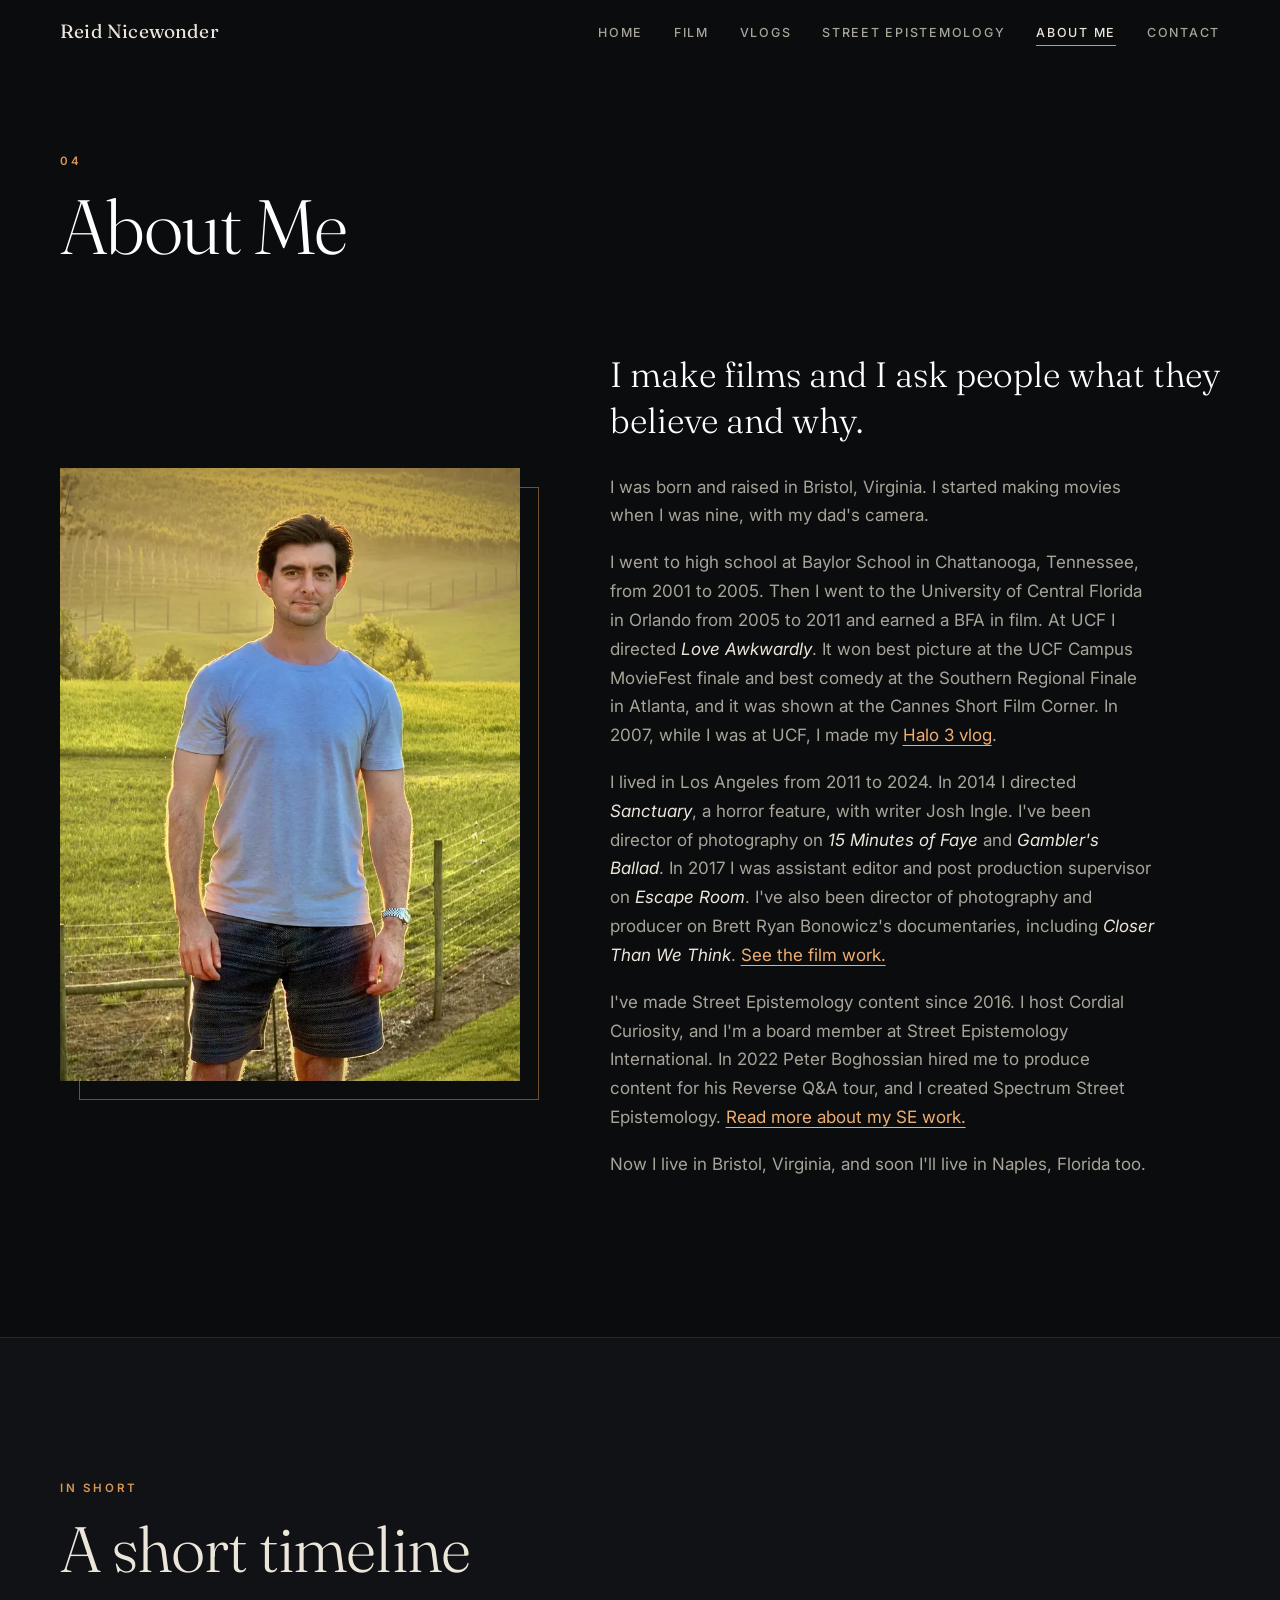
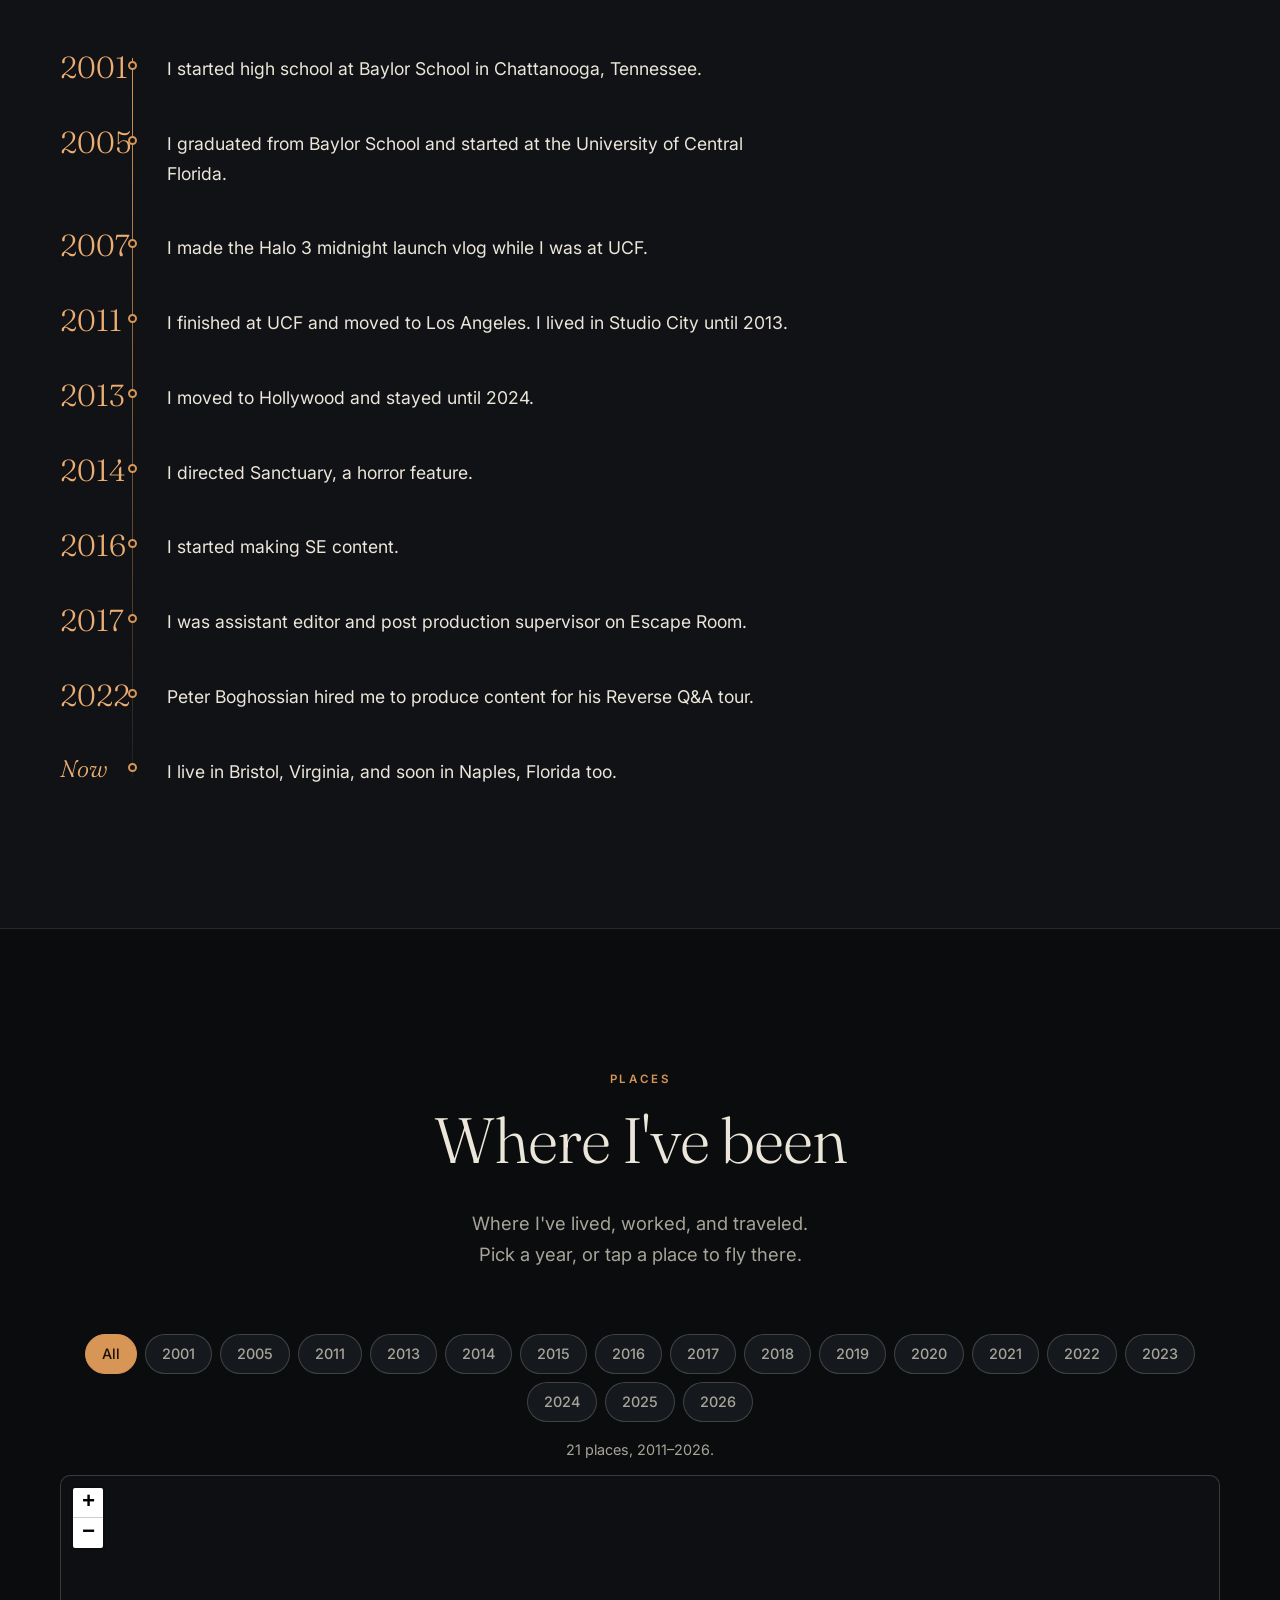
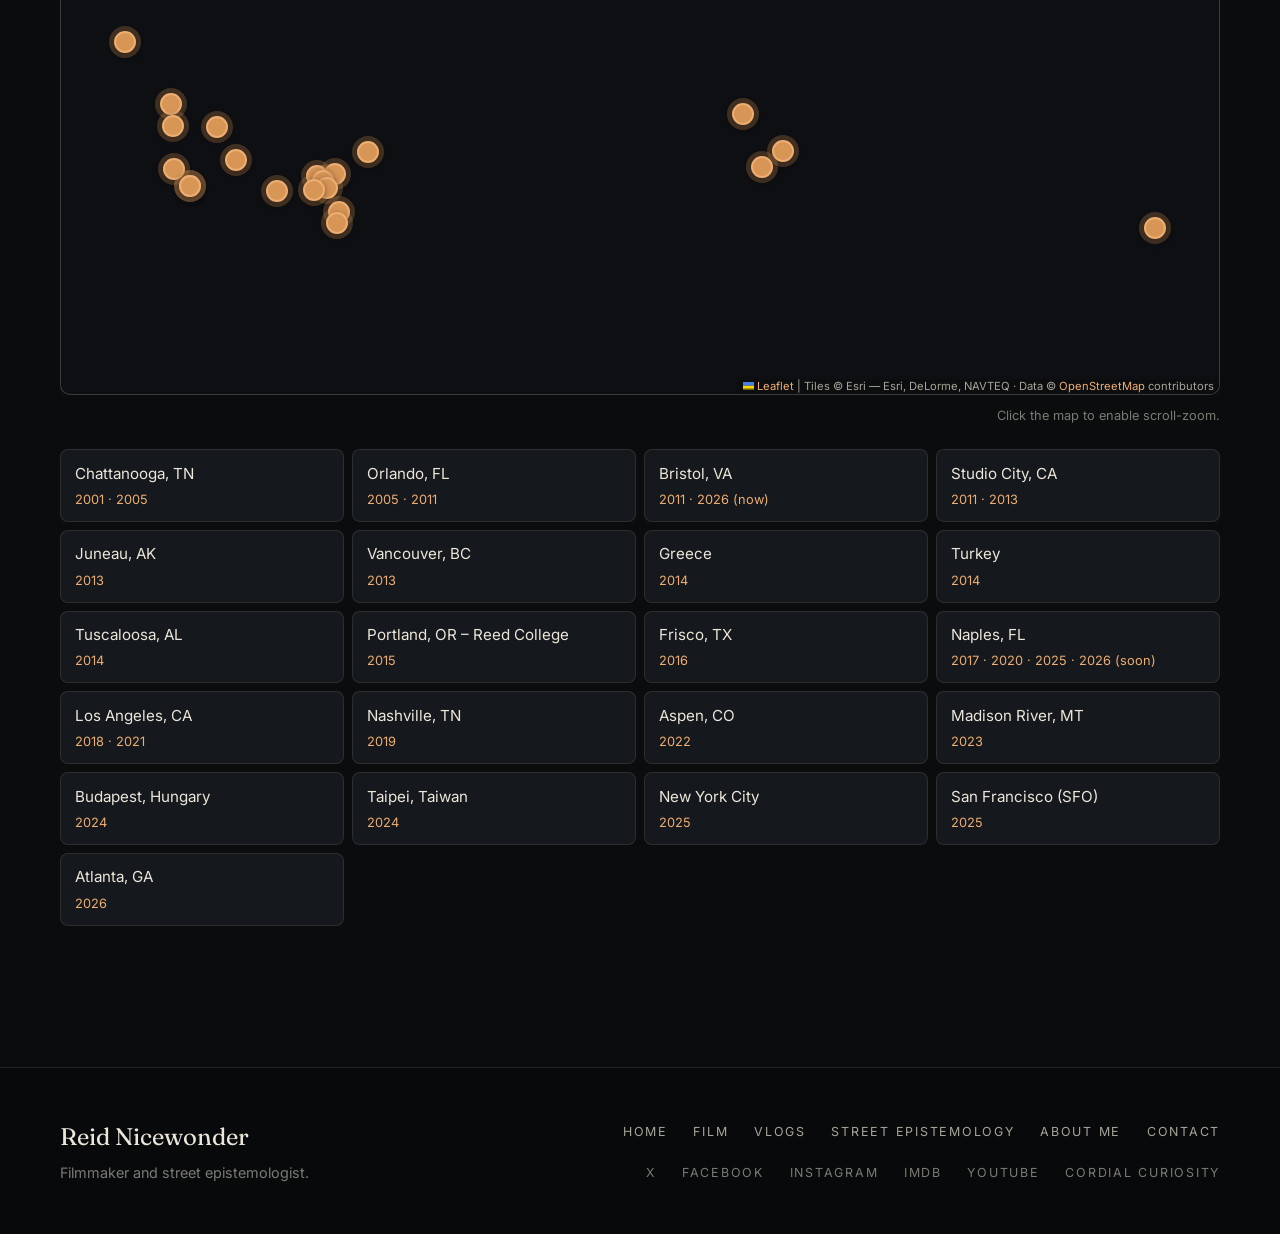
==== about.html @ 8235e25d "Copy: bio line punctuation" ====
<!DOCTYPE html>
<html lang="en">
<head>
  <meta charset="utf-8">
  <meta name="viewport" content="width=device-width, initial-scale=1">
  <title>About Me | Reid Nicewonder</title>
  <meta name="description" content="About Me: Reid Nicewonder is a filmmaker from Bristol, Virginia, a UCF film graduate, the director of Sanctuary, the host of Cordial Curiosity, and the Spectrum Street Epistemology director for Peter Boghossian.">
  <meta name="author" content="Reid Nicewonder">
  <meta name="theme-color" content="#0b0c0e">
  <meta name="color-scheme" content="dark">

  <!-- Canonical placeholder: no site URL is set yet. Uncomment and fill in once the final domain is known. -->
  <!-- <link rel="canonical" href="https://YOUR-DOMAIN/about.html"> -->

  <!-- Open Graph / Twitter. Add og:url and make og:image absolute once the final domain is known. -->
  <meta property="og:type" content="website">
  <meta property="og:title" content="About Me | Reid Nicewonder">
  <meta property="og:description" content="A filmmaker from Bristol, Virginia who directs and shoots films, hosts Cordial Curiosity, and directs Spectrum Street Epistemology for Peter Boghossian.">
  <!-- <meta property="og:url" content="https://YOUR-DOMAIN/about.html"> -->
  <meta property="og:image" content="images/og-image.jpg">
  <meta property="og:image:width" content="1200">
  <meta property="og:image:height" content="630">
  <meta property="og:image:alt" content="Reid Nicewonder in a blue chambray shirt, arms crossed, in front of The Vessel in New York City">
  <meta name="twitter:card" content="summary_large_image">
  <meta name="twitter:title" content="About Me | Reid Nicewonder">
  <meta name="twitter:description" content="A filmmaker from Bristol, Virginia who directs and shoots films, hosts Cordial Curiosity, and directs Spectrum Street Epistemology for Peter Boghossian.">
  <meta name="twitter:image" content="images/og-image.jpg">

  <link rel="icon" href="favicon.svg" type="image/svg+xml">
  <link rel="icon" href="favicon-32.png" sizes="32x32" type="image/png">
  <link rel="apple-touch-icon" href="apple-touch-icon.png">

  <link rel="preconnect" href="https://fonts.googleapis.com">
  <link rel="preconnect" href="https://fonts.gstatic.com" crossorigin>
  <link href="https://fonts.googleapis.com/css2?family=Fraunces:ital,opsz,wght@0,9..144,300;0,9..144,400;0,9..144,500;1,9..144,300;1,9..144,400&family=Inter:wght@400;500;600&display=swap" rel="stylesheet">
  <link rel="stylesheet" href="css/styles.css">
  <link rel="stylesheet" href="css/leaflet.css">
  <script>document.documentElement.classList.add("js");</script>

  <script type="application/ld+json">
  {
    "@context": "https://schema.org",
    "@type": "Person",
    "name": "Reid Nicewonder",
    "jobTitle": "Filmmaker and street epistemologist",
    "sameAs": [
      "https://x.com/ReidN",
      "https://www.facebook.com/reidn",
      "https://www.instagram.com/reidn",
      "https://www.imdb.com/name/nm3279500/",
      "https://www.youtube.com/@ReidNicewonder"
    ]
  }
  </script>
</head>
<body>
  <a class="skip-link" href="#main">Skip to content</a>

  <header class="site-header" id="site-header">
    <div class="container nav">
      <a class="brand" href="index.html" aria-label="Reid Nicewonder, home">Reid Nicewonder</a>
      <button class="nav-toggle" type="button" aria-expanded="false" aria-controls="site-nav">
        <span class="nav-toggle-label">Menu</span>
        <span class="nav-toggle-bars" aria-hidden="true"></span>
      </button>
      <nav aria-label="Primary">
        <ul class="nav-links" id="site-nav">
          <li><a href="index.html">Home</a></li>
          <li><a href="film.html">Film</a></li>
          <li><a href="vlogs.html">Vlogs</a></li>
          <li><a href="street-epistemology.html">Street Epistemology</a></li>
          <li><a class="active" href="about.html" aria-current="page">About Me</a></li>
          <li><a href="contact.html">Contact</a></li>
        </ul>
      </nav>
    </div>
  </header>

  <main id="main">
  <section class="page-hero">
    <div class="container">
      <header class="section-head page-head reveal">
        <p class="eyebrow">04</p>
        <h1>About Me</h1>
      </header>
    </div>
  </section>

  <section class="section section-flush-top">
    <div class="container about-grid">
      <figure class="about-photo reveal">
        <picture>
          <source type="image/webp" srcset="images/about-700.webp 700w, images/about-1200.webp 1200w" sizes="(min-width: 900px) 460px, 90vw">
          <img src="images/about-700.jpg" srcset="images/about-700.jpg 700w, images/about-1200.jpg 1200w" sizes="(min-width: 900px) 460px, 90vw" alt="Reid Nicewonder in a vineyard at golden hour" width="1200" height="1600" decoding="async">
        </picture>
      </figure>
      <div class="about-copy reveal">
        <p class="bio">I make films and I ask people what they believe and why.</p>
        <p>I was born and raised in Bristol, Virginia. I started making movies when I was nine, with my dad's camera.</p>
        <p>I went to high school at Baylor School in Chattanooga, Tennessee, from 2001 to 2005. Then I went to the University of Central Florida in Orlando from 2005 to 2011 and earned a BFA in film. At UCF I directed <em>Love Awkwardly</em>. It won best picture at the UCF Campus MovieFest finale and best comedy at the Southern Regional Finale in Atlanta, and it was shown at the Cannes Short Film Corner. In 2007, while I was at UCF, I made my <a href="halo3.html">Halo 3 vlog</a>.</p>
        <p>I lived in Los Angeles from 2011 to 2024. In 2014 I directed <em>Sanctuary</em>, a horror feature, with writer Josh Ingle. I've been director of photography on <em>15 Minutes of Faye</em> and <em>Gambler's Ballad</em>. In 2017 I was assistant editor and post production supervisor on <em>Escape Room</em>. I've also been director of photography and producer on Brett Ryan Bonowicz's documentaries, including <em>Closer Than We Think</em>. <a href="film.html">See the film work.</a></p>
        <p>I've made Street Epistemology content since 2016. I host Cordial Curiosity, and I'm a board member at Street Epistemology International. In 2022 Peter Boghossian hired me to produce content for his Reverse Q&amp;A tour, and I created Spectrum Street Epistemology. <a href="street-epistemology.html">Read more about my SE work.</a></p>
        <p>Now I live in Bristol, Virginia, and soon I'll live in Naples, Florida too.</p>
        <!-- GAPS to fill with Reid's own words (nothing here is invented):
             - Family: who he'd like to mention, if anyone.
             - Hobbies / what he does away from work.
             - Why Street Epistemology: what drew him to it in 2016.
             - UCF graduation year and the year Love Awkwardly was made. -->
      </div>
    </div>
  </section>

  <section class="section section-alt">
    <div class="container">
      <header class="section-head reveal">
        <p class="eyebrow">In short</p>
        <h2>A short timeline</h2>
      </header>
      <ol class="se-timeline about-timeline reveal">
        <li><span class="yr">2001</span><p>I started high school at Baylor School in Chattanooga, Tennessee.</p></li>
        <li><span class="yr">2005</span><p>I graduated from Baylor School and started at the University of Central Florida.</p></li>
        <li><span class="yr">2007</span><p>I made the Halo 3 midnight launch vlog while I was at UCF.</p></li>
        <li><span class="yr">2011</span><p>I finished at UCF and moved to Los Angeles. I lived in Studio City until 2013.</p></li>
        <li><span class="yr">2013</span><p>I moved to Hollywood and stayed until 2024.</p></li>
        <li><span class="yr">2014</span><p>I directed Sanctuary, a horror feature.</p></li>
        <li><span class="yr">2016</span><p>I started making SE content.</p></li>
        <li><span class="yr">2017</span><p>I was assistant editor and post production supervisor on Escape Room.</p></li>
        <li><span class="yr">2022</span><p>Peter Boghossian hired me to produce content for his Reverse Q&amp;A tour.</p></li>
        <li><span class="yr yr-since">Now</span><p>I live in Bristol, Virginia, and soon in Naples, Florida too.</p></li>
      </ol>
    </div>
  </section>

  <section class="section places-section" id="places">
    <div class="container places-wrap">
      <header class="section-head places-head reveal">
        <p class="eyebrow">Places</p>
        <h2>Where I've been</h2>
        <p class="section-kicker">Where I've lived, worked, and traveled. Pick a year, or tap a place to fly there.</p>
      </header>
      <!-- to confirm (NOT shown): San Diego, New Zealand, Australia, Romania. Add to PLACES in build.py once dates are confirmed. -->
      <div class="places-map reveal" id="places-map-wrap" hidden>
        <div class="pm-filter" role="group" aria-label="Filter places by year" id="pm-filter"></div>
        <p class="pm-status" id="pm-status" role="status" aria-live="polite"></p>
        <div class="pm-map" id="places-map" role="region" aria-label="Interactive map of places Reid has been. Use the list below the map for a keyboard-friendly alternative." tabindex="-1"></div>
        <p class="pm-hint" id="pm-hint">Click the map to enable scroll-zoom.</p>
        <ul class="pm-list" id="pm-list" aria-label="Places"></ul>
      </div>
      <noscript>
        <ul class="pm-plain">
          <li><strong>Chattanooga, TN</strong> <small>Baylor School, 2001–2005</small> <span>2001, 2005</span></li>
          <li><strong>Orlando, FL</strong> <small>University of Central Florida, 2005–2011</small> <span>2005, 2011</span></li>
          <li><strong>Bristol, VA</strong> <small>Hometown. Born and raised here.</small> <span>2011, 2026 (now)</span></li>
          <li><strong>Studio City, CA</strong> <small>Lived here 2011–2013</small> <span>2011, 2013</span></li>
          <li><strong>Juneau, AK</strong> <span>2013</span></li>
          <li><strong>Vancouver, BC</strong> <span>2013</span></li>
          <li><strong>Tuscaloosa, AL</strong> <span>2014</span></li>
          <li><strong>Greece</strong> <span>2014</span></li>
          <li><strong>Turkey</strong> <span>2014</span></li>
          <li><strong>Portland, OR</strong> <small>Reed College</small> <span>2015</span></li>
          <li><strong>Frisco, TX</strong> <span>2016</span></li>
          <li><strong>Naples, FL</strong> <span>2017, 2020, 2025, 2026 (soon)</span></li>
          <li><strong>Los Angeles, CA</strong> <small>Hollywood 2013–2024; lived in LA 2011–2024</small> <span>2018, 2021</span></li>
          <li><strong>Nashville, TN</strong> <span>2019</span></li>
          <li><strong>Aspen, CO</strong> <span>2022</span></li>
          <li><strong>Madison River, MT</strong> <span>2023</span></li>
          <li><strong>Taipei, Taiwan</strong> <span>2024</span></li>
          <li><strong>Budapest, Hungary</strong> <span>2024</span></li>
          <li><strong>New York City</strong> <span>2025</span></li>
          <li><strong>San Francisco (SFO)</strong> <span>2025</span></li>
          <li><strong>Atlanta, GA</strong> <span>2026</span></li>
        </ul>
      </noscript>
      <script type="application/json" id="places-data">[{"name":"Bristol, VA","lat":36.5951,"lng":-82.1887,"years":[{"y":2011,"tag":""},{"y":2026,"tag":"now"}],"sub":"","note":"Hometown. Born and raised here.","approx":""},{"name":"Chattanooga, TN","lat":35.0456,"lng":-85.3097,"years":[{"y":2001,"tag":""},{"y":2005,"tag":""}],"sub":"","note":"Baylor School, 2001\u20132005","approx":""},{"name":"Orlando, FL","lat":28.5384,"lng":-81.3792,"years":[{"y":2005,"tag":""},{"y":2011,"tag":""}],"sub":"","note":"University of Central Florida, 2005\u20132011","approx":""},{"name":"Studio City, CA","lat":34.1396,"lng":-118.387,"years":[{"y":2011,"tag":""},{"y":2013,"tag":""}],"sub":"","note":"Lived here 2011\u20132013","approx":""},{"name":"Los Angeles, CA","lat":34.0522,"lng":-118.2437,"years":[{"y":2018,"tag":""},{"y":2021,"tag":""}],"sub":"","note":"Hollywood 2013\u20132024; lived in LA 2011\u20132024","approx":""},{"name":"Naples, FL","lat":26.142,"lng":-81.7948,"years":[{"y":2017,"tag":""},{"y":2020,"tag":""},{"y":2025,"tag":""},{"y":2026,"tag":"soon"}],"sub":"","note":"","approx":""},{"name":"Frisco, TX","lat":33.1507,"lng":-96.8236,"years":[{"y":2016,"tag":""}],"sub":"","note":"","approx":""},{"name":"Tuscaloosa, AL","lat":33.2098,"lng":-87.5692,"years":[{"y":2014,"tag":""}],"sub":"","note":"","approx":""},{"name":"Nashville, TN","lat":36.1627,"lng":-86.7816,"years":[{"y":2019,"tag":""}],"sub":"","note":"","approx":""},{"name":"Atlanta, GA","lat":33.749,"lng":-84.388,"years":[{"y":2026,"tag":""}],"sub":"","note":"","approx":""},{"name":"New York City","lat":40.7128,"lng":-74.006,"years":[{"y":2025,"tag":""}],"sub":"","note":"","approx":""},{"name":"Aspen, CO","lat":39.1911,"lng":-106.8175,"years":[{"y":2022,"tag":""}],"sub":"","note":"","approx":""},{"name":"Madison River, MT","lat":45.35,"lng":-111.73,"years":[{"y":2023,"tag":""}],"sub":"","note":"","approx":""},{"name":"San Francisco (SFO)","lat":37.6213,"lng":-122.379,"years":[{"y":2025,"tag":""}],"sub":"","note":"","approx":""},{"name":"Juneau, AK","lat":58.3019,"lng":-134.4197,"years":[{"y":2013,"tag":""}],"sub":"","note":"","approx":""},{"name":"Vancouver, BC","lat":49.2827,"lng":-123.1207,"years":[{"y":2013,"tag":""}],"sub":"","note":"","approx":""},{"name":"Greece","lat":37.9838,"lng":23.7275,"years":[{"y":2014,"tag":""}],"sub":"","note":"","approx":"Athens"},{"name":"Turkey","lat":41.0082,"lng":28.9784,"years":[{"y":2014,"tag":""}],"sub":"","note":"","approx":"Istanbul"},{"name":"Portland, OR","lat":45.4812,"lng":-122.63,"years":[{"y":2015,"tag":""}],"sub":"Reed College","note":"","approx":""},{"name":"Taipei, Taiwan","lat":25.033,"lng":121.5654,"years":[{"y":2024,"tag":""}],"sub":"","note":"","approx":""},{"name":"Budapest, Hungary","lat":47.4979,"lng":19.0402,"years":[{"y":2024,"tag":""}],"sub":"","note":"","approx":""}]</script>
    </div>
  </section>
  </main>

  <footer class="site-footer">
    <div class="container footer-inner">
      <div>
        <div class="footer-brand">Reid Nicewonder</div>
        <p class="footer-note">Filmmaker and street epistemologist.</p>
      </div>
      <nav aria-label="Footer" class="footer-nav">
        <ul class="footer-links">
          <li><a href="index.html">Home</a></li>
          <li><a href="film.html">Film</a></li>
          <li><a href="vlogs.html">Vlogs</a></li>
          <li><a href="street-epistemology.html">Street Epistemology</a></li>
          <li><a href="about.html">About Me</a></li>
          <li><a href="contact.html">Contact</a></li>
        </ul>
        <ul class="footer-links footer-social">
          <li><a href="https://x.com/ReidN" rel="me noopener">X</a></li>
          <li><a href="https://www.facebook.com/reidn" rel="me noopener">Facebook</a></li>
          <li><a href="https://www.instagram.com/reidn" rel="me noopener">Instagram</a></li>
          <li><a href="https://www.imdb.com/name/nm3279500/" rel="me noopener">IMDb</a></li>
          <li><a href="https://www.youtube.com/@ReidNicewonder" rel="me noopener">YouTube</a></li>
          <li><a href="https://cordialcuriosity.substack.com/" rel="noopener">Cordial Curiosity</a></li>
        </ul>
      </nav>
    </div>
  </footer>
  <script src="js/main.js" defer></script>
  <script src="js/leaflet.js" defer></script>
  <script src="js/places-map.js" defer></script>
</body>
</html>
---- css/styles.css ----
/* Reid Nicewonder — cinematic portfolio */
:root {
  --bg: #0b0c0e;
  --bg-alt: #101215;
  --surface: #15181c;
  --surface-2: #1b1f24;
  --line: rgba(240, 233, 222, 0.1);
  --line-strong: rgba(240, 233, 222, 0.2);
  --text: #ece6da;
  --text-dim: #a7a499;
  --text-faint: #7a7a74;
  --accent: #d79556;
  --accent-bright: #eeae72;
  --accent-ink: #1a1108;
  --font-display: "Fraunces", "Iowan Old Style", "Palatino Linotype", Georgia, serif;
  --font-body: "Inter", system-ui, -apple-system, "Segoe UI", Roboto, sans-serif;
  --max: 1160px;
  --nav-h: 64px;
  --ease: cubic-bezier(0.22, 1, 0.36, 1);
}

*, *::before, *::after { box-sizing: border-box; }
html { scroll-behavior: smooth; scroll-padding-top: calc(var(--nav-h) + 8px); -webkit-text-size-adjust: 100%; }
body {
  margin: 0;
  font-family: var(--font-body);
  font-size: 1.0625rem;
  line-height: 1.7;
  color: var(--text);
  background: var(--bg);
  -webkit-font-smoothing: antialiased;
  text-rendering: optimizeLegibility;
  overflow-x: hidden;
}
img { max-width: 100%; height: auto; display: block; }
a { color: var(--accent-bright); text-decoration-thickness: 1px; text-underline-offset: 4px; transition: color .2s; }
a:hover { color: #fff; }
:focus-visible { outline: 2px solid var(--accent-bright); outline-offset: 3px; border-radius: 3px; }
h1, h2, h3 { font-family: var(--font-display); font-weight: 400; line-height: 1.1; letter-spacing: -0.015em; margin: 0 0 .5em; }
p { margin: 0 0 1.1rem; }
ul, ol { margin: 0; padding: 0; list-style: none; }
::selection { background: var(--accent); color: var(--accent-ink); }

.container { width: min(100% - 2.5rem, var(--max)); margin-inline: auto; }
.sr-only { position: absolute; width: 1px; height: 1px; overflow: hidden; clip: rect(0 0 0 0); white-space: nowrap; }
.skip-link { position: absolute; left: 1rem; top: -4rem; z-index: 200; background: var(--accent); color: var(--accent-ink); padding: .6rem 1rem; border-radius: 6px; font-weight: 600; text-decoration: none; }
.skip-link:focus { top: 1rem; color: var(--accent-ink); }

/* ---------- Nav ---------- */
.site-header { position: fixed; inset: 0 0 auto 0; z-index: 100; height: var(--nav-h); transition: background .3s, backdrop-filter .3s, border-color .3s; border-bottom: 1px solid transparent; }
.site-header.scrolled, .site-header.menu-open { background: rgba(11, 12, 14, .86); -webkit-backdrop-filter: blur(14px); backdrop-filter: blur(14px); border-bottom-color: var(--line); }
.nav { height: 100%; display: flex; align-items: center; justify-content: space-between; gap: 1rem; }
.brand { font-family: var(--font-display); font-size: 1.2rem; letter-spacing: .01em; color: var(--text); text-decoration: none; white-space: nowrap; }
.brand:hover { color: var(--accent-bright); }
.nav-links { display: flex; gap: clamp(1rem, 2.4vw, 2.2rem); }
.nav-links a { position: relative; color: var(--text-dim); text-decoration: none; font-size: .78rem; font-weight: 500; letter-spacing: .14em; text-transform: uppercase; padding: .5rem 0; }
.nav-links a::after { content: ""; position: absolute; left: 0; right: 0; bottom: .15rem; height: 1px; background: var(--accent); transform: scaleX(0); transform-origin: left; transition: transform .35s var(--ease); }
.nav-links a:hover, .nav-links a.active { color: var(--text); }
.nav-links a:hover::after, .nav-links a.active::after { transform: scaleX(1); }
.nav-toggle { display: none; align-items: center; gap: .6rem; background: none; border: 1px solid var(--line-strong); color: var(--text); font: 500 .75rem/1 var(--font-body); letter-spacing: .14em; text-transform: uppercase; padding: .7rem .9rem; border-radius: 999px; cursor: pointer; min-height: 44px; }
.nav-toggle-bars, .nav-toggle-bars::before { display: block; width: 14px; height: 1.5px; background: currentColor; position: relative; transition: transform .3s var(--ease); }
.nav-toggle-bars::before { content: ""; position: absolute; top: 4px; left: 0; }
.nav-toggle[aria-expanded="true"] .nav-toggle-bars { transform: translateY(2px) rotate(45deg); }
.nav-toggle[aria-expanded="true"] .nav-toggle-bars::before { transform: translateY(-4px) rotate(-90deg); top: 4px; }

/* ---------- Hero ---------- */
.hero { position: relative; min-height: 100vh; min-height: 100svh; display: flex; align-items: flex-end; isolation: isolate; overflow: hidden; background: #08090a; }
.hero-bg { position: absolute; inset: 0; z-index: -2; }
.hero-bg img { width: 100%; height: 100%; object-fit: cover; object-position: 50% 30%; animation: heroZoom 2.4s var(--ease) both; }
.hero::before { content: ""; position: absolute; inset: 0; z-index: -1; background:
  linear-gradient(180deg, rgba(8,9,10,.7) 0%, rgba(8,9,10,.15) 28%, rgba(8,9,10,.55) 62%, rgba(11,12,14,.97) 100%),
  linear-gradient(90deg, rgba(8,9,10,.85) 0%, rgba(8,9,10,.35) 55%, rgba(8,9,10,.1) 100%); }
.hero::after { content: ""; position: absolute; inset: 0; z-index: -1; pointer-events: none; box-shadow: inset 0 0 220px rgba(0,0,0,.55); }
.hero-inner { padding-block: calc(var(--nav-h) + 3rem) clamp(4.5rem, 10vh, 7rem); }
.hero-content { max-width: 46rem; }
.hero-title { font-size: clamp(3.2rem, 11.5vw, 9rem); font-weight: 300; line-height: .92; letter-spacing: -0.035em; margin: 0 0 1.4rem; color: #fff; }
.hero-title span { display: block; }
.hero-title span:last-child { font-style: italic; color: var(--accent-bright); font-weight: 300; }
.hero-tagline { font-size: clamp(.8rem, 1.6vw, .95rem); letter-spacing: .28em; text-transform: uppercase; color: var(--text); margin: 0 0 1.4rem; display: flex; align-items: center; gap: 1rem; }
.hero-tagline::before { content: ""; width: 2.8rem; height: 1px; background: var(--accent); flex: none; }
.lede { max-width: 34rem; color: var(--text-dim); font-size: clamp(1rem, 1.5vw, 1.15rem); margin-bottom: 2rem; }
.hero-actions { display: flex; flex-wrap: wrap; gap: .8rem; }
.scroll-cue { position: absolute; right: clamp(1.25rem, 4vw, 3rem); bottom: 2.4rem; width: 26px; height: 44px; border: 1px solid var(--line-strong); border-radius: 14px; display: block; }
.scroll-cue span { position: absolute; left: 50%; top: 8px; width: 3px; height: 8px; margin-left: -1.5px; border-radius: 2px; background: var(--accent-bright); animation: cue 2s var(--ease) infinite; }

@keyframes heroZoom { from { transform: scale(1.08); opacity: .4; } to { transform: scale(1); opacity: 1; } }
@keyframes cue { 0% { transform: translateY(0); opacity: 1; } 70% { transform: translateY(16px); opacity: 0; } 100% { opacity: 0; } }
.hero-content > * { animation: rise 1.1s var(--ease) both; }
.hero-content > :nth-child(1) { animation-delay: .15s; }
.hero-content > :nth-child(2) { animation-delay: .35s; }
.hero-content > :nth-child(3) { animation-delay: .5s; }
.hero-content > :nth-child(4) { animation-delay: .65s; }
@keyframes rise { from { opacity: 0; transform: translateY(26px); } to { opacity: 1; transform: none; } }

@media (min-width: 900px) {
  .hero-bg { left: auto; width: 72%; -webkit-mask-image: linear-gradient(90deg, transparent 0, #000 38%); mask-image: linear-gradient(90deg, transparent 0, #000 38%); }
  .hero-bg img { object-position: 50% 24%; }
  .hero::before { background: linear-gradient(180deg, rgba(8,9,10,.65) 0%, rgba(8,9,10,.05) 25%, rgba(8,9,10,.35) 65%, rgba(11,12,14,.97) 100%), linear-gradient(90deg, rgba(8,9,10,.6) 0%, rgba(8,9,10,0) 60%); }
}

/* ---------- Buttons / tags ---------- */
.btn { display: inline-flex; align-items: center; justify-content: center; min-height: 48px; padding: .8rem 1.6rem; border-radius: 999px; font-size: .78rem; font-weight: 600; letter-spacing: .12em; text-transform: uppercase; text-decoration: none; transition: transform .3s var(--ease), background .25s, color .25s, border-color .25s; }
.btn-primary { background: var(--accent); color: var(--accent-ink); }
.btn-primary:hover { background: var(--accent-bright); color: var(--accent-ink); transform: translateY(-2px); }
.btn-ghost { border: 1px solid var(--line-strong); color: var(--text); }
.btn-ghost:hover { border-color: var(--accent); color: var(--accent-bright); transform: translateY(-2px); }
.tag { display: inline-block; font-size: .68rem; font-weight: 600; letter-spacing: .16em; text-transform: uppercase; color: var(--accent-bright); border: 1px solid rgba(215,149,86,.45); padding: .25rem .65rem; border-radius: 999px; line-height: 1.4; }

/* ---------- Sections ---------- */
.section { padding-block: clamp(5rem, 11vw, 9rem); }
.section-alt { background: var(--bg-alt); border-block: 1px solid var(--line); }
.section-head { max-width: 46rem; margin-bottom: clamp(2.5rem, 5vw, 4rem); }
.eyebrow { font-size: .72rem; font-weight: 600; letter-spacing: .24em; text-transform: uppercase; color: var(--accent); margin: 0 0 1rem; }
.section-head h1, .section-head h2, .about-copy h2, .contact h2 { font-size: clamp(2.2rem, 5.5vw, 4rem); font-weight: 300; }
.section-kicker { font-size: 1.15rem; color: var(--text-dim); max-width: 38rem; margin: 0; }

/* ---------- Film ---------- */
.film-lead { display: grid; grid-template-columns: 1fr 1.15fr; gap: clamp(2rem, 5vw, 5rem); align-items: stretch; margin-bottom: clamp(4rem, 8vw, 7rem); }
.lead-credit { position: relative; padding: clamp(1.8rem, 4vw, 3rem); border: 1px solid var(--line); border-radius: 4px; background: linear-gradient(160deg, var(--surface-2), var(--surface)); display: flex; flex-direction: column; align-items: flex-start; }
.lead-credit::before { content: ""; position: absolute; left: 0; top: 0; width: 3px; height: 100%; background: var(--accent); }
.lead-credit h3 { font-size: clamp(2.6rem, 6vw, 4.6rem); font-weight: 300; font-style: italic; margin: 1.2rem 0 .4rem; color: #fff; }
.lead-year { font-size: .8rem; letter-spacing: .18em; text-transform: uppercase; color: var(--text-dim); margin-bottom: .3rem; }
.lead-credit p:not(.lead-year) { font-size: 1.15rem; margin-bottom: 2rem; }
.lead-credit .btn { margin-top: auto; }
.credit-list { border-top: 1px solid var(--line-strong); align-self: center; width: 100%; }
.credit-list li { display: flex; align-items: center; justify-content: space-between; gap: 1rem; padding: 1.15rem 0; border-bottom: 1px solid var(--line); transition: padding .35s var(--ease), background .35s; }
.credit-list li:hover { padding-left: .8rem; }
.credit-title { font-family: var(--font-display); font-size: clamp(1.2rem, 2.4vw, 1.6rem); line-height: 1.25; }
.credit-note { display: block; font-family: var(--font-body); font-size: .85rem; color: var(--text-faint); margin-top: .15rem; }
.role { flex: none; font-size: .68rem; font-weight: 600; letter-spacing: .16em; text-transform: uppercase; color: var(--accent-bright); background: rgba(215,149,86,.1); border: 1px solid rgba(215,149,86,.4); padding: .4rem .8rem; border-radius: 999px; white-space: nowrap; }

/* Award */
.award { position: relative; display: grid; grid-template-columns: minmax(0, 440px) 1fr; gap: clamp(2rem, 6vw, 6rem); align-items: center; padding: clamp(1.5rem, 4vw, 3.5rem); margin-bottom: clamp(5rem, 9vw, 8rem); border: 1px solid var(--line); border-radius: 4px; background: radial-gradient(120% 90% at 100% 0%, rgba(215,149,86,.13), transparent 60%), var(--surface); overflow: hidden; }
.award-photo { margin: 0; position: relative; }
.award-photo::after { content: ""; position: absolute; inset: 0; border: 1px solid var(--line-strong); pointer-events: none; }
.award-photo img { width: 100%; aspect-ratio: 3 / 4; object-fit: cover; object-position: 50% 30%; }
.award-copy h3 { font-size: clamp(2.2rem, 5vw, 3.8rem); font-weight: 300; margin-bottom: 1rem; }
.award-desc { color: var(--text-dim); font-size: 1.15rem; max-width: 30rem; margin-bottom: 2rem; }
.award-list li { display: flex; gap: .9rem; align-items: baseline; padding: 1rem 0; border-top: 1px solid var(--line); font-family: var(--font-display); font-size: clamp(1.1rem, 2vw, 1.35rem); line-height: 1.35; }
.award-list li:last-child { border-bottom: 1px solid var(--line); }
.award-mark { flex: none; width: .55rem; height: .55rem; background: var(--accent); transform: rotate(45deg) translateY(-.1rem); }

/* Viral */
.viral-head { margin-bottom: 2.5rem; }
.viral-grid { display: grid; grid-template-columns: 1.55fr 1fr; gap: clamp(1rem, 2.5vw, 2rem); align-items: stretch; }
.halo, .xcard { position: relative; border: 1px solid var(--line); border-radius: 4px; background: var(--surface); overflow: hidden; transition: border-color .3s, transform .5s var(--ease); }
.halo:hover, .xcard:hover { border-color: rgba(215,149,86,.55); transform: translateY(-4px); }
.halo-media { position: relative; display: block; overflow: hidden; }
.halo-media img { width: 100%; aspect-ratio: 16 / 9; object-fit: cover; transition: transform 1.2s var(--ease), filter .5s; filter: saturate(.95) brightness(.85); }
.halo:hover .halo-media img { transform: scale(1.04); filter: saturate(1.05) brightness(1); }
.halo-media::after { content: ""; position: absolute; inset: 0; background: linear-gradient(180deg, transparent 55%, rgba(21,24,28,.9)); }
.play { position: absolute; z-index: 1; left: 50%; top: 50%; width: 76px; height: 76px; margin: -38px 0 0 -38px; display: grid; place-items: center; border-radius: 50%; background: var(--accent); color: var(--accent-ink); box-shadow: 0 0 0 10px rgba(215,149,86,.2); transition: transform .4s var(--ease); }
.play svg { width: 30px; height: 30px; margin-left: 3px; }
.halo:hover .play { transform: scale(1.1); }
.halo-body, .xcard { padding: clamp(1.4rem, 3vw, 2.2rem); }
.halo-body { padding-top: 0; position: relative; z-index: 1; margin-top: -.5rem; }
.card-meta { display: flex; flex-wrap: wrap; align-items: center; gap: .8rem; font-size: .85rem; color: var(--text-dim); margin-bottom: 1rem; }
.halo h3, .xcard h3 { font-size: clamp(1.6rem, 3vw, 2.3rem); font-weight: 400; }
.halo h3 a, .xcard h3 a { color: #fff; text-decoration: none; }
.stretched::after { content: ""; position: absolute; inset: 0; z-index: 2; }
.stretched:focus-visible { outline: none; }
.stretched:focus-visible::after { outline: 2px solid var(--accent-bright); outline-offset: -4px; }
.stats { display: flex; flex-wrap: wrap; gap: 1.2rem clamp(1.4rem, 4vw, 3rem); margin: 1.6rem 0 .6rem; padding-top: 1.4rem; border-top: 1px solid var(--line); }
.stats li { display: flex; flex-direction: column; }
.stats strong { font-family: var(--font-display); font-weight: 300; font-size: clamp(2.4rem, 5vw, 3.8rem); line-height: 1; letter-spacing: -0.03em; color: var(--accent-bright); font-variant-numeric: lining-nums; }
.stats span { font-size: .7rem; letter-spacing: .18em; text-transform: uppercase; color: var(--text-dim); margin-top: .5rem; }
.stats-x { display: grid; grid-template-columns: 1fr 1fr; }
.stats-x strong { font-size: clamp(2rem, 3.4vw, 2.7rem); }
.fine { font-size: .8rem; color: var(--text-faint); margin-bottom: 1.4rem; }
.reply { font-family: var(--font-display); font-style: italic; font-size: 1.15rem; color: var(--text-dim); border-left: 2px solid var(--accent); padding-left: 1rem; margin: 1.4rem 0; }
.card-link { display: inline-block; font-size: .78rem; font-weight: 600; letter-spacing: .14em; text-transform: uppercase; color: var(--accent-bright); }
.card-link i { font-style: normal; display: inline-block; transition: transform .3s var(--ease); }
.halo:hover .card-link i, .xcard:hover .card-link i { transform: translateX(6px); }
.tag-x { color: var(--text); border-color: var(--line-strong); }

/* ---------- SE ---------- */
.se-grid { display: grid; grid-template-columns: 1.3fr 1fr; gap: clamp(2rem, 6vw, 6rem); align-items: start; }
.se-timeline { position: relative; padding-left: 0; }
.se-timeline::before { content: ""; position: absolute; left: 4.5rem; top: .6rem; bottom: .6rem; width: 1px; background: linear-gradient(var(--accent), rgba(215,149,86,.1)); }
.se-timeline li { position: relative; display: grid; grid-template-columns: 4.5rem 1fr; gap: 0 2.2rem; padding-bottom: 2.4rem; }
.se-timeline li:last-child { padding-bottom: 0; }
.se-timeline li::before { content: ""; position: absolute; left: calc(4.5rem - 4.5px); top: .75rem; width: 9px; height: 9px; border-radius: 50%; background: var(--bg-alt); border: 2px solid var(--accent); }
.se-timeline .yr { font-family: var(--font-display); font-size: 1.9rem; font-weight: 300; line-height: 1.2; color: var(--accent-bright); }
.se-timeline .yr-since { font-style: italic; font-size: 1.5rem; padding-top: .25rem; }
.se-timeline p { margin: 0; padding-top: .35rem; font-size: 1.1rem; color: var(--text); }
.placeholder-box { border: 1px dashed var(--line-strong); border-radius: 4px; padding: 1.6rem 1.8rem; margin-bottom: 1.5rem; }
.placeholder-box h3 { font-size: 1.6rem; margin-bottom: .4rem; }
.placeholder-box p { margin: 0; color: var(--text-dim); }
.watch { color: var(--text-dim); }
.pullquote { position: relative; margin: clamp(4rem, 8vw, 6rem) 0 0; padding: clamp(2rem, 5vw, 3.5rem) 0 0; border-top: 1px solid var(--line-strong); max-width: 54rem; }
.pullquote::before { content: "\201C"; position: absolute; top: .4rem; left: -.05em; font-family: var(--font-display); font-size: 6rem; line-height: 1; color: var(--accent); opacity: .5; }
.pullquote p { font-family: var(--font-display); font-weight: 300; font-size: clamp(1.4rem, 3vw, 2.2rem); line-height: 1.4; color: #fff; margin: 1.8rem 0 1.4rem; }
.pullquote footer { font-size: .92rem; color: var(--text-dim); }

/* ---------- About ---------- */
.about-grid { display: grid; grid-template-columns: minmax(0, 460px) 1fr; gap: clamp(2.5rem, 7vw, 7rem); align-items: center; }
.about-photo { margin: 0; position: relative; }
.about-photo::before { content: ""; position: absolute; inset: 1.2rem -1.2rem -1.2rem 1.2rem; border: 1px solid rgba(215,149,86,.5); z-index: 0; }
.about-photo img { position: relative; z-index: 1; width: 100%; aspect-ratio: 3 / 4; object-fit: cover; object-position: 50% 25%; }
.bio { font-family: var(--font-display); font-weight: 300; font-size: clamp(1.5rem, 3vw, 2.2rem); line-height: 1.3; color: #fff; margin: 1rem 0 1.8rem; }
.about-copy p:not(.bio):not(.eyebrow) { color: var(--text-dim); max-width: 34rem; }

/* ---------- Places ---------- */
.places-head { margin-inline: auto; text-align: center; }
.places-head .section-kicker { margin-inline: auto; }
.places { position: relative; max-width: 60rem; margin-inline: auto; }
.places::before { content: ""; position: absolute; left: 50%; top: 0; bottom: 0; width: 1px; background: linear-gradient(transparent, var(--line-strong) 4%, var(--line-strong) 96%, transparent); }
.places li { position: relative; display: grid; grid-template-columns: 1fr 1fr; gap: 0 4rem; padding-block: 1.1rem; }
.places li::before { content: ""; position: absolute; left: 50%; top: 2.2rem; width: 11px; height: 11px; margin: -5.5px 0 0 -5.5px; border-radius: 50%; background: var(--bg-alt); border: 2px solid var(--accent); z-index: 1; }
.year { grid-column: 1; grid-row: 1; text-align: right; font-family: var(--font-display); font-weight: 300; font-size: clamp(2rem, 4.5vw, 3rem); line-height: 1.1; letter-spacing: -0.02em; color: var(--accent-bright); font-variant-numeric: lining-nums; }
.where { grid-column: 2; grid-row: 1; display: flex; flex-wrap: wrap; gap: .5rem; align-content: flex-start; padding-top: .45rem; }
.places li:nth-child(even) .year { grid-column: 2; text-align: left; }
.places li:nth-child(even) .where { grid-column: 1; justify-content: flex-end; }
.chip { display: inline-block; font-size: .95rem; line-height: 1.3; padding: .5rem 1rem; border: 1px solid var(--line-strong); border-radius: 999px; background: var(--surface); color: var(--text); }
.chip small { font-size: .7rem; letter-spacing: .12em; text-transform: uppercase; color: var(--text-dim); margin-left: .4rem; }
.places-section .places li::before { background: var(--bg); }
.places-now .year { color: #fff; }
.places-now::before { background: var(--accent); box-shadow: 0 0 0 6px rgba(215,149,86,.22); }
.places-now .chip:first-child { border-color: var(--accent); background: rgba(215,149,86,.12); }
.places-now .chip:first-child small { color: var(--accent-bright); }

/* ---------- Contact ---------- */
.contact { text-align: center; background: radial-gradient(70% 100% at 50% 100%, rgba(215,149,86,.1), transparent 70%), var(--bg); }
.socials { display: flex; flex-wrap: wrap; justify-content: center; gap: .8rem; margin-top: 2.2rem; }
.socials a { display: inline-flex; align-items: center; gap: .7rem; min-height: 52px; padding: .6rem 1.3rem; border: 1px solid var(--line-strong); border-radius: 999px; color: var(--text); text-decoration: none; font-weight: 500; transition: border-color .25s, background .25s, transform .3s var(--ease); }
.socials a:hover { border-color: var(--accent); background: rgba(215,149,86,.1); transform: translateY(-2px); color: #fff; }
.socials svg { width: 20px; height: 20px; color: var(--accent-bright); flex: none; }
.socials small { color: var(--text-dim); font-size: .8rem; margin-left: .3rem; }

/* ---------- Footer ---------- */
.site-footer { border-top: 1px solid var(--line); padding: 3rem 0; background: #08090a; }
.footer-inner { display: flex; flex-wrap: wrap; align-items: center; justify-content: space-between; gap: 1.5rem 3rem; }
.footer-brand { font-family: var(--font-display); font-size: 1.5rem; }
.footer-note { margin: .2rem 0 0; color: var(--text-faint); font-size: .9rem; }
.footer-links { display: flex; flex-wrap: wrap; gap: .4rem 1.6rem; }
.footer-links a { color: var(--text-dim); text-decoration: none; font-size: .78rem; letter-spacing: .14em; text-transform: uppercase; }
.footer-links a:hover { color: var(--accent-bright); }

/* ---------- Reveal ---------- */
.js .reveal { opacity: 0; transform: translateY(28px); transition: opacity .9s var(--ease), transform .9s var(--ease); }
.js .reveal.in { opacity: 1; transform: none; }

/* ---------- Responsive ---------- */
@media (max-width: 960px) {
  .film-lead, .se-grid, .viral-grid { grid-template-columns: 1fr; }
  .award { grid-template-columns: 1fr; }
  .award-photo { max-width: 420px; }
  .about-grid { grid-template-columns: 1fr; }
  .about-photo { max-width: 420px; margin-right: 1.2rem; }
}
@media (max-width: 800px) {
  .nav-toggle { display: inline-flex; }
  .site-header nav { position: absolute; top: var(--nav-h); left: 0; right: 0; background: rgba(11,12,14,.97); border-bottom: 1px solid var(--line); display: none; }
  .site-header.menu-open nav { display: block; }
  .nav-links { flex-direction: column; gap: 0; padding: .5rem 1.25rem 1.25rem; }
  .nav-links a { display: block; padding: 1rem 0; font-size: .85rem; border-bottom: 1px solid var(--line); }
  .nav-links a::after { display: none; }
  .places::before { left: 7px; }
  .places li, .places li:nth-child(even) { grid-template-columns: 1fr; padding: 0 0 1.8rem 2.2rem; gap: .6rem; }
  .places li::before { left: 7px; top: .85rem; }
  .year, .places li:nth-child(even) .year { grid-column: 1; grid-row: 1; text-align: left; }
  .where, .places li:nth-child(even) .where { grid-column: 1; grid-row: 2; justify-content: flex-start; padding-top: 0; }
  .places-head { text-align: left; }
  .scroll-cue { display: none; }
}
@media (max-width: 560px) {
  .container { width: min(100% - 2rem, var(--max)); }
  .hero-title { font-size: clamp(3rem, 17vw, 4.4rem); }
  .hero-tagline { letter-spacing: .18em; }
  .credit-list li { flex-wrap: wrap; gap: .5rem; }
  .se-timeline::before { left: 3.4rem; }
  .se-timeline li { grid-template-columns: 3.4rem 1fr; gap: 0 1.5rem; }
  .se-timeline li::before { left: calc(3.4rem - 4.5px); }
  .se-timeline .yr { font-size: 1.5rem; }
  .stats { gap: 1.2rem 1.6rem; }
  .play { width: 60px; height: 60px; margin: -30px 0 0 -30px; }
  .socials a { padding-inline: 1rem; }
}

@media (prefers-reduced-motion: reduce) {
  html { scroll-behavior: auto; }
  *, *::before, *::after { animation: none !important; transition: none !important; }
  .js .reveal { opacity: 1; transform: none; }
}

.credit-groups { display: grid; gap: 1.6rem; width: 100%; }
.credit-group h4 { font-family: var(--font-body); font-size: .78rem; letter-spacing: .16em; text-transform: uppercase; color: var(--accent); margin: 0 0 .2rem; }
.credit-group .credit-list li { padding: .8rem 0; }
@media (min-width: 700px) { .credit-groups { grid-template-columns: 1fr 1fr; gap: 1.6rem 2.4rem; } }

/* ---------- Multi-page additions ---------- */
.page-hero { padding-top: calc(var(--nav-h) + clamp(3rem, 7vw, 5.5rem)); padding-bottom: 0; }
.page-head { margin-bottom: clamp(2rem, 4vw, 3rem); }
.page-head h1 { font-size: clamp(2.4rem, 6.5vw, 4.8rem); font-weight: 300; line-height: 1.02; letter-spacing: -0.02em; margin: 0 0 .5em; color: #fff; }
.section-flush-top { padding-top: clamp(1.5rem, 3vw, 2.5rem); }
.section-alt.section-flush-top { margin-top: clamp(2rem, 4vw, 3rem); padding-top: clamp(3rem, 6vw, 5rem); }
.nav-links a[aria-current="page"] { color: var(--text); }
.lead-credit h2 { font-size: clamp(2.6rem, 6vw, 4.6rem); font-weight: 300; font-style: italic; margin: 1.2rem 0 .4rem; color: #fff; }
.credit-group h3 { font-family: var(--font-body); font-size: .78rem; letter-spacing: .16em; text-transform: uppercase; color: var(--accent); margin: 0 0 .2rem; font-weight: 600; }
.award-copy h2 { font-size: clamp(2.2rem, 5vw, 3.8rem); font-weight: 300; margin-bottom: 1rem; }
.award-link { margin-top: 1.6rem; }
.halo h2 { font-size: clamp(1.6rem, 3vw, 2.3rem); font-weight: 400; }
.halo h2 a { color: #fff; text-decoration: none; }
.halo-feature { display: grid; grid-template-columns: 1.4fr 1fr; align-items: stretch; margin-bottom: clamp(2rem, 4vw, 3rem); }
.halo-feature .halo-media { height: 100%; }
.halo-feature .halo-media img { height: 100%; }
.halo-feature .halo-body { padding: clamp(1.4rem, 3vw, 2.4rem); margin-top: 0; align-self: center; }
.x-note { max-width: 46rem; padding: 1.2rem 1.4rem; border: 1px solid var(--line); border-left: 2px solid var(--accent); border-radius: 4px; background: var(--surface); }
.x-note .card-meta { margin-bottom: .5rem; }
.x-note h2 { font-size: 1.25rem; font-weight: 400; margin-bottom: .5rem; }
.x-note h2 a { color: #fff; text-decoration: none; }
.x-note h2 a:hover { color: var(--accent-bright); }
.x-note p { font-size: .98rem; color: var(--text-dim); margin-bottom: .6rem; }
.x-note .x-note-stats { font-size: .85rem; color: var(--text-faint); }
.x-note .reply { font-size: 1.05rem; margin: .9rem 0; }
.sub-head { font-size: clamp(1.6rem, 3.4vw, 2.4rem); font-weight: 300; margin-bottom: 2rem; }
.lead-credit .watch-title { font-family: var(--font-body); font-size: .72rem; font-weight: 600; font-style: normal; letter-spacing: .18em; text-transform: uppercase; color: var(--text-dim); margin: 0 0 .9rem; }
.about-copy .bio { margin-top: 0; }
.about-copy p:not(.bio) { color: var(--text-dim); max-width: 36rem; }
.about-copy p em { color: var(--text); }
.about-timeline { max-width: 46rem; }
.about-timeline::before { background: linear-gradient(var(--accent), rgba(215,149,86,.1)); }
.about-timeline li::before { background: var(--bg-alt); }
.section-head h2, .section-kicker { text-wrap: balance; }
/* Home */
.intro-grid { display: grid; grid-template-columns: 1.2fr 1fr; gap: clamp(2rem, 6vw, 6rem); align-items: center; }
.intro .bio { margin: 0; }
.intro-copy p { color: var(--text-dim); max-width: 32rem; }
.teaser-grid { display: grid; grid-template-columns: repeat(3, 1fr); gap: clamp(1rem, 2.5vw, 2rem); }
.teaser { position: relative; display: flex; flex-direction: column; padding: clamp(1.6rem, 3vw, 2.4rem); border: 1px solid var(--line); border-radius: 4px; background: linear-gradient(160deg, var(--surface-2), var(--surface)); transition: border-color .3s, transform .5s var(--ease); }
.teaser::before { content: ""; position: absolute; left: 0; top: 0; width: 3px; height: 100%; background: var(--accent); }
.teaser:hover { border-color: rgba(215,149,86,.55); transform: translateY(-4px); }
.teaser h3 { font-size: clamp(1.9rem, 3.2vw, 2.6rem); font-weight: 300; margin-bottom: .8rem; }
.teaser h3 a { color: #fff; text-decoration: none; }
.teaser p { color: var(--text-dim); }
.teaser .teaser-sub { color: var(--text-faint); font-size: .95rem; }
.teaser .card-link { margin-top: auto; padding-top: .6rem; }
.teaser:hover .card-link i { transform: translateX(6px); }
.x-grid { display: grid; grid-template-columns: 1fr 1.2fr; gap: clamp(2rem, 6vw, 6rem); align-items: start; }
.x-embed { min-width: 0; min-height: 200px; border: 1px solid var(--line); border-radius: 4px; padding: 1rem; background: var(--surface); }
.x-fallback { margin: 1rem 0 0; text-align: center; }
.x-section .section-head { margin-bottom: 0; }
/* Contact */
.contact-mail { margin: 0 0 3rem; }
.contact-mail .btn { gap: .7rem; text-transform: none; letter-spacing: .02em; font-size: 1.05rem; padding-inline: 2rem; }
.contact-mail svg { width: 22px; height: 22px; flex: none; }
.contact h2 { font-size: clamp(1.6rem, 3.4vw, 2.4rem); }
.contact .page-head { margin-inline: auto; }
.contact-page-head { text-align: center; }
.footer-nav { display: grid; gap: .8rem; }
@media (min-width: 801px) { .footer-nav { justify-items: end; } .footer-links { justify-content: flex-end; } }
.footer-social a { color: var(--text-faint); }
@media (max-width: 960px) {
  .halo-feature, .intro-grid, .x-grid { grid-template-columns: 1fr; }
  .teaser-grid { grid-template-columns: 1fr; }
}

/* ---------- Places map (Leaflet) ---------- */
.places-map { max-width: var(--max); margin-inline: auto; }
.pm-filter { display: flex; flex-wrap: wrap; justify-content: center; gap: .5rem; margin-bottom: 1rem; }
.pm-year { font: 500 .9rem/1 var(--font-body); font-variant-numeric: lining-nums; color: var(--text-dim); background: var(--surface); border: 1px solid var(--line-strong); border-radius: 999px; padding: .6rem 1rem; min-height: 40px; cursor: pointer; transition: border-color .2s, color .2s, background .2s; }
.pm-year:hover { color: var(--text); border-color: var(--accent); }
.pm-year[aria-pressed="true"] { background: var(--accent); border-color: var(--accent); color: var(--accent-ink); }
.pm-status { margin: 0 0 .8rem; min-height: 1.5em; text-align: center; color: var(--text-dim); font-size: .9rem; }
.pm-map { height: 520px; width: 100%; border: 1px solid var(--line-strong); border-radius: 10px; overflow: hidden; background: #0e0f12; position: relative; z-index: 0; }
.pm-map:focus-visible { outline: 2px solid var(--accent-bright); outline-offset: 3px; }
.pm-hint { margin: .6rem 0 0; text-align: right; color: var(--text-faint); font-size: .8rem; }
.pm-map .leaflet-container, .pm-map.leaflet-container { font-family: var(--font-body); background: #0e0f12; }
.pm-pin { background: none; border: 0; }
.pm-pin span { display: block; width: 22px; height: 22px; box-sizing: border-box; border-radius: 50%; background: var(--accent); border: 2px solid var(--accent-bright); box-shadow: 0 0 0 5px rgba(215,149,86,.25), 0 2px 6px rgba(0,0,0,.6); transition: transform .2s var(--ease), box-shadow .2s; }
.pm-pin:hover span, .pm-pin.is-active span { transform: scale(1.25); background: var(--accent-bright); box-shadow: 0 0 0 7px rgba(238,174,114,.3), 0 2px 8px rgba(0,0,0,.6); }
.pm-pin:focus { outline: none; }
.pm-pin:focus-visible span { outline: 2px solid #fff; outline-offset: 3px; }
.leaflet-popup-content-wrapper { background: var(--surface-2); color: var(--text); border: 1px solid var(--line-strong); border-radius: 8px; box-shadow: 0 8px 24px rgba(0,0,0,.5); }
.leaflet-popup-tip { background: var(--surface-2); }
.leaflet-container a.leaflet-popup-close-button { color: var(--text-dim); }
.leaflet-popup-content { margin: .9rem 1.1rem; line-height: 1.4; }
.pm-popup strong { display: block; font-family: var(--font-display); font-weight: 400; font-size: 1.15rem; color: #fff; }
.pm-popup .pm-sub { display: block; color: var(--text-dim); font-size: .8rem; }
.pm-popup .pm-years { display: block; margin-top: .3rem; color: var(--accent-bright); font-variant-numeric: lining-nums; font-size: .95rem; }
.leaflet-control-attribution { background: rgba(11,12,14,.75) !important; color: var(--text-dim) !important; font-size: .7rem; }
.leaflet-control-attribution a { color: var(--accent-bright) !important; }
.leaflet-bar a { background: var(--surface-2); color: var(--text); border-bottom-color: var(--line-strong); }
.leaflet-bar a:hover, .leaflet-bar a:focus { background: var(--surface); color: var(--accent-bright); }

.pm-list { list-style: none; margin: 1.4rem 0 0; padding: 0; display: grid; grid-template-columns: repeat(auto-fill, minmax(15rem, 1fr)); gap: .5rem; }
.pm-list li[hidden] { display: none; }
.pm-item { width: 100%; display: flex; flex-direction: column; align-items: flex-start; gap: .15rem; text-align: left; font: inherit; color: var(--text); background: var(--surface); border: 1px solid var(--line); border-radius: 8px; padding: .65rem .9rem; min-height: 48px; cursor: pointer; transition: border-color .2s, background .2s; }
.pm-item:hover { border-color: var(--accent); }
.pm-item.is-active { border-color: var(--accent); background: rgba(215,149,86,.12); }
.pm-item-name { font-size: .95rem; }
.pm-item-years { font-size: .8rem; color: var(--accent-bright); font-variant-numeric: lining-nums; }
.pm-plain { list-style: none; margin: 0; padding: 0; display: grid; gap: .5rem; max-width: 40rem; margin-inline: auto; }
.pm-plain li { padding: .6rem 1rem; border: 1px solid var(--line); border-radius: 8px; background: var(--surface); }
.pm-plain span { color: var(--accent-bright); margin-left: .4rem; }
.pm-plain small { color: var(--text-dim); }
@media (max-width: 800px) { .pm-map { height: 380px; } .pm-hint { text-align: left; } .pm-filter { justify-content: flex-start; } .pm-list { grid-template-columns: 1fr 1fr; } }
@media (max-width: 480px) { .pm-list { grid-template-columns: 1fr; } }

/* Film: Sanctuary poster + where to watch */
.film-lead { grid-template-columns: 1.3fr 1fr; }
.lead-credit { display: grid; grid-template-columns: minmax(150px, 200px) 1fr; gap: clamp(1.4rem, 3vw, 2.4rem); align-items: start; }
.lead-poster { margin: 0; position: relative; }
.lead-poster::after { content: ""; position: absolute; inset: 0; border: 1px solid var(--line-strong); pointer-events: none; }
.lead-poster img { display: block; width: 100%; height: auto; aspect-ratio: 922 / 1400; object-fit: cover; box-shadow: 0 18px 40px rgba(0,0,0,.45); }
.lead-copy { display: flex; flex-direction: column; align-items: flex-start; min-width: 0; }
.lead-copy .btn { margin-top: 0; }
.watch { margin-top: 2rem; padding-top: 1.4rem; border-top: 1px solid var(--line); width: 100%; }
.lead-credit .watch-title { font-family: var(--font-body); font-size: .72rem; font-weight: 600; font-style: normal; letter-spacing: .18em; text-transform: uppercase; color: var(--text-dim); margin: 0 0 .9rem; }
.watch-list { list-style: none; margin: 0; padding: 0; display: flex; flex-wrap: wrap; gap: .6rem; }
.watch-btn { display: inline-flex; align-items: center; gap: .6rem; min-height: 44px; padding: .55rem 1.15rem; border: 1px solid var(--line-strong); border-radius: 999px; background: var(--surface); color: var(--text); font-size: .85rem; font-weight: 500; text-decoration: none; transition: transform .3s var(--ease), border-color .25s, color .25s, background .25s; }
.watch-btn img { display: block; height: 20px; width: auto; flex: none; }
.watch-btn img.logo-wide { height: 18px; }
.watch-btn:hover, .watch-btn:focus-visible { border-color: var(--accent); background: var(--surface-2); color: var(--accent-bright); transform: translateY(-2px); }
@media (max-width: 900px) {
  .film-lead { grid-template-columns: 1fr; }
}
@media (max-width: 560px) {
  .lead-credit { grid-template-columns: 1fr; }
  .lead-poster { max-width: 240px; }
}

/* Vlogs list + Halo 3 page */
.inline-link { position: relative; z-index: 3; color: var(--accent-bright); text-decoration: underline; text-decoration-color: rgba(238,174,114,.4); text-underline-offset: 3px; }
.inline-link:hover { text-decoration-color: currentColor; }
.vlog-grid { display: grid; grid-template-columns: repeat(auto-fill, minmax(min(100%, 19rem), 1fr)); gap: clamp(1rem, 2.5vw, 2rem); }
.vlog-card { display: flex; flex-direction: column; }
.vlog-card .halo-media img { height: auto; }
.vlog-dur { position: absolute; z-index: 1; right: .6rem; bottom: .6rem; padding: .15rem .45rem; border-radius: 3px; background: rgba(11,12,14,.82); color: var(--text); font-size: .75rem; font-weight: 500; font-variant-numeric: lining-nums; }
.vlog-body { position: relative; z-index: 1; padding: 1.1rem 1.3rem 1.4rem; display: flex; flex-direction: column; flex: 1; }
.vlog-body .card-meta { margin-bottom: .5rem; }
.vlog-body h3 { font-size: 1.3rem; font-weight: 400; line-height: 1.25; margin-bottom: .6rem; }
.vlog-body h3 a { color: #fff; text-decoration: none; }
.vlog-body p { font-size: .95rem; color: var(--text-dim); margin-bottom: 1rem; }
.vlog-body .card-link { margin-top: auto; }
.vlog-card:hover .card-link i { transform: translateX(6px); }
.vlog-more { margin-top: 2rem; text-align: center; }
.vlog-more a, .video-alt a { color: var(--accent-bright); }
.video-frame { position: relative; width: 100%; max-width: 1000px; margin-inline: auto; aspect-ratio: 16 / 9; border: 1px solid var(--line-strong); border-radius: 4px; overflow: hidden; background: #000; box-shadow: 0 18px 50px rgba(0,0,0,.5); }
.video-frame iframe { position: absolute; inset: 0; width: 100%; height: 100%; border: 0; }
.video-alt { text-align: center; margin: .9rem 0 0; }
.halo-intro { display: grid; grid-template-columns: 1.1fr 1fr; gap: clamp(2rem, 6vw, 6rem); align-items: start; margin-top: clamp(2.5rem, 5vw, 4rem); }
.halo-intro .bio { margin-top: 0; }
.halo-text { color: var(--text-dim); max-width: 34rem; }
.halo-text a { color: var(--accent-bright); }
.halo-intro .stats { margin-top: 0; padding-top: 0; border-top: 0; }
.xpost-grid { display: grid; grid-template-columns: repeat(2, minmax(0, 1fr)); gap: clamp(1.5rem, 3vw, 2.5rem); align-items: start; margin-bottom: clamp(3rem, 6vw, 5rem); }
.xpost { margin: 0; min-width: 0; display: flex; flex-direction: column; align-items: center; }
.xpost .twitter-tweet { margin: 0 auto !important; }
.xpost-role { align-self: stretch; max-width: 550px; width: 100%; margin: 0 auto .6rem; font-size: .72rem; font-weight: 600; letter-spacing: .16em; text-transform: uppercase; color: var(--accent); }
.xpost-stats { max-width: 550px; width: 100%; margin: .7rem auto 0; font-size: .85rem; color: var(--text-dim); font-variant-numeric: lining-nums; line-height: 1.6; }
.xpost-stats span { color: var(--text-faint); font-size: .78rem; }
.xpost blockquote { max-width: 550px; border-left: 2px solid var(--accent); padding-left: 1rem; color: var(--text-dim); }
.xpost blockquote a, .ig-wrap blockquote a { color: var(--accent-bright); }
.ig-wrap { display: flex; flex-direction: column; align-items: center; margin-bottom: clamp(3rem, 6vw, 5rem); }
.ig-wrap .xpost-stats { text-align: left; max-width: 540px; }
.coverage { list-style: none; margin: 0 0 1.5rem; padding: 0; max-width: 46rem; border-top: 1px solid var(--line-strong); }
.coverage li { display: flex; flex-direction: column; gap: .2rem; padding: 1rem 0; border-bottom: 1px solid var(--line); }
.coverage a { font-family: var(--font-display); font-size: 1.15rem; color: var(--text); text-decoration: none; }
.coverage a:hover { color: var(--accent-bright); }
.coverage span { font-size: .85rem; color: var(--text-faint); }
@media (max-width: 960px) {
  .halo-intro, .xpost-grid { grid-template-columns: 1fr; }
}
.contact-more { margin: -2rem 0 3rem; line-height: 1.9; }
---- css/leaflet.css ----
/* required styles */

.leaflet-pane,
.leaflet-tile,
.leaflet-marker-icon,
.leaflet-marker-shadow,
.leaflet-tile-container,
.leaflet-pane > svg,
.leaflet-pane > canvas,
.leaflet-zoom-box,
.leaflet-image-layer,
.leaflet-layer {
	position: absolute;
	left: 0;
	top: 0;
	}
.leaflet-container {
	overflow: hidden;
	}
.leaflet-tile,
.leaflet-marker-icon,
.leaflet-marker-shadow {
	-webkit-user-select: none;
	   -moz-user-select: none;
	        user-select: none;
	  -webkit-user-drag: none;
	}
/* Prevents IE11 from highlighting tiles in blue */
.leaflet-tile::selection {
	background: transparent;
}
/* Safari renders non-retina tile on retina better with this, but Chrome is worse */
.leaflet-safari .leaflet-tile {
	image-rendering: -webkit-optimize-contrast;
	}
/* hack that prevents hw layers "stretching" when loading new tiles */
.leaflet-safari .leaflet-tile-container {
	width: 1600px;
	height: 1600px;
	-webkit-transform-origin: 0 0;
	}
.leaflet-marker-icon,
.leaflet-marker-shadow {
	display: block;
	}
/* .leaflet-container svg: reset svg max-width decleration shipped in Joomla! (joomla.org) 3.x */
/* .leaflet-container img: map is broken in FF if you have max-width: 100% on tiles */
.leaflet-container .leaflet-overlay-pane svg {
	max-width: none !important;
	max-height: none !important;
	}
.leaflet-container .leaflet-marker-pane img,
.leaflet-container .leaflet-shadow-pane img,
.leaflet-container .leaflet-tile-pane img,
.leaflet-container img.leaflet-image-layer,
.leaflet-container .leaflet-tile {
	max-width: none !important;
	max-height: none !important;
	width: auto;
	padding: 0;
	}

.leaflet-container img.leaflet-tile {
	/* See: https://bugs.chromium.org/p/chromium/issues/detail?id=600120 */
	mix-blend-mode: plus-lighter;
}

.leaflet-container.leaflet-touch-zoom {
	-ms-touch-action: pan-x pan-y;
	touch-action: pan-x pan-y;
	}
.leaflet-container.leaflet-touch-drag {
	-ms-touch-action: pinch-zoom;
	/* Fallback for FF which doesn't support pinch-zoom */
	touch-action: none;
	touch-action: pinch-zoom;
}
.leaflet-container.leaflet-touch-drag.leaflet-touch-zoom {
	-ms-touch-action: none;
	touch-action: none;
}
.leaflet-container {
	-webkit-tap-highlight-color: transparent;
}
.leaflet-container a {
	-webkit-tap-highlight-color: rgba(51, 181, 229, 0.4);
}
.leaflet-tile {
	filter: inherit;
	visibility: hidden;
	}
.leaflet-tile-loaded {
	visibility: inherit;
	}
.leaflet-zoom-box {
	width: 0;
	height: 0;
	-moz-box-sizing: border-box;
	     box-sizing: border-box;
	z-index: 800;
	}
/* workaround for https://bugzilla.mozilla.org/show_bug.cgi?id=888319 */
.leaflet-overlay-pane svg {
	-moz-user-select: none;
	}

.leaflet-pane         { z-index: 400; }

.leaflet-tile-pane    { z-index: 200; }
.leaflet-overlay-pane { z-index: 400; }
.leaflet-shadow-pane  { z-index: 500; }
.leaflet-marker-pane  { z-index: 600; }
.leaflet-tooltip-pane   { z-index: 650; }
.leaflet-popup-pane   { z-index: 700; }

.leaflet-map-pane canvas { z-index: 100; }
.leaflet-map-pane svg    { z-index: 200; }

.leaflet-vml-shape {
	width: 1px;
	height: 1px;
	}
.lvml {
	behavior: url(#default#VML);
	display: inline-block;
	position: absolute;
	}


/* control positioning */

.leaflet-control {
	position: relative;
	z-index: 800;
	pointer-events: visiblePainted; /* IE 9-10 doesn't have auto */
	pointer-events: auto;
	}
.leaflet-top,
.leaflet-bottom {
	position: absolute;
	z-index: 1000;
	pointer-events: none;
	}
.leaflet-top {
	top: 0;
	}
.leaflet-right {
	right: 0;
	}
.leaflet-bottom {
	bottom: 0;
	}
.leaflet-left {
	left: 0;
	}
.leaflet-control {
	float: left;
	clear: both;
	}
.leaflet-right .leaflet-control {
	float: right;
	}
.leaflet-top .leaflet-control {
	margin-top: 10px;
	}
.leaflet-bottom .leaflet-control {
	margin-bottom: 10px;
	}
.leaflet-left .leaflet-control {
	margin-left: 10px;
	}
.leaflet-right .leaflet-control {
	margin-right: 10px;
	}


/* zoom and fade animations */

.leaflet-fade-anim .leaflet-popup {
	opacity: 0;
	-webkit-transition: opacity 0.2s linear;
	   -moz-transition: opacity 0.2s linear;
	        transition: opacity 0.2s linear;
	}
.leaflet-fade-anim .leaflet-map-pane .leaflet-popup {
	opacity: 1;
	}
.leaflet-zoom-animated {
	-webkit-transform-origin: 0 0;
	    -ms-transform-origin: 0 0;
	        transform-origin: 0 0;
	}
svg.leaflet-zoom-animated {
	will-change: transform;
}

.leaflet-zoom-anim .leaflet-zoom-animated {
	-webkit-transition: -webkit-transform 0.25s cubic-bezier(0,0,0.25,1);
	   -moz-transition:    -moz-transform 0.25s cubic-bezier(0,0,0.25,1);
	        transition:         transform 0.25s cubic-bezier(0,0,0.25,1);
	}
.leaflet-zoom-anim .leaflet-tile,
.leaflet-pan-anim .leaflet-tile {
	-webkit-transition: none;
	   -moz-transition: none;
	        transition: none;
	}

.leaflet-zoom-anim .leaflet-zoom-hide {
	visibility: hidden;
	}


/* cursors */

.leaflet-interactive {
	cursor: pointer;
	}
.leaflet-grab {
	cursor: -webkit-grab;
	cursor:    -moz-grab;
	cursor:         grab;
	}
.leaflet-crosshair,
.leaflet-crosshair .leaflet-interactive {
	cursor: crosshair;
	}
.leaflet-popup-pane,
.leaflet-control {
	cursor: auto;
	}
.leaflet-dragging .leaflet-grab,
.leaflet-dragging .leaflet-grab .leaflet-interactive,
.leaflet-dragging .leaflet-marker-draggable {
	cursor: move;
	cursor: -webkit-grabbing;
	cursor:    -moz-grabbing;
	cursor:         grabbing;
	}

/* marker & overlays interactivity */
.leaflet-marker-icon,
.leaflet-marker-shadow,
.leaflet-image-layer,
.leaflet-pane > svg path,
.leaflet-tile-container {
	pointer-events: none;
	}

.leaflet-marker-icon.leaflet-interactive,
.leaflet-image-layer.leaflet-interactive,
.leaflet-pane > svg path.leaflet-interactive,
svg.leaflet-image-layer.leaflet-interactive path {
	pointer-events: visiblePainted; /* IE 9-10 doesn't have auto */
	pointer-events: auto;
	}

/* visual tweaks */

.leaflet-container {
	background: #ddd;
	outline-offset: 1px;
	}
.leaflet-container a {
	color: #0078A8;
	}
.leaflet-zoom-box {
	border: 2px dotted #38f;
	background: rgba(255,255,255,0.5);
	}


/* general typography */
.leaflet-container {
	font-family: "Helvetica Neue", Arial, Helvetica, sans-serif;
	font-size: 12px;
	font-size: 0.75rem;
	line-height: 1.5;
	}


/* general toolbar styles */

.leaflet-bar {
	box-shadow: 0 1px 5px rgba(0,0,0,0.65);
	border-radius: 4px;
	}
.leaflet-bar a {
	background-color: #fff;
	border-bottom: 1px solid #ccc;
	width: 26px;
	height: 26px;
	line-height: 26px;
	display: block;
	text-align: center;
	text-decoration: none;
	color: black;
	}
.leaflet-bar a,
.leaflet-control-layers-toggle {
	background-position: 50% 50%;
	background-repeat: no-repeat;
	display: block;
	}
.leaflet-bar a:hover,
.leaflet-bar a:focus {
	background-color: #f4f4f4;
	}
.leaflet-bar a:first-child {
	border-top-left-radius: 4px;
	border-top-right-radius: 4px;
	}
.leaflet-bar a:last-child {
	border-bottom-left-radius: 4px;
	border-bottom-right-radius: 4px;
	border-bottom: none;
	}
.leaflet-bar a.leaflet-disabled {
	cursor: default;
	background-color: #f4f4f4;
	color: #bbb;
	}

.leaflet-touch .leaflet-bar a {
	width: 30px;
	height: 30px;
	line-height: 30px;
	}
.leaflet-touch .leaflet-bar a:first-child {
	border-top-left-radius: 2px;
	border-top-right-radius: 2px;
	}
.leaflet-touch .leaflet-bar a:last-child {
	border-bottom-left-radius: 2px;
	border-bottom-right-radius: 2px;
	}

/* zoom control */

.leaflet-control-zoom-in,
.leaflet-control-zoom-out {
	font: bold 18px 'Lucida Console', Monaco, monospace;
	text-indent: 1px;
	}

.leaflet-touch .leaflet-control-zoom-in, .leaflet-touch .leaflet-control-zoom-out  {
	font-size: 22px;
	}


/* layers control */

.leaflet-control-layers {
	box-shadow: 0 1px 5px rgba(0,0,0,0.4);
	background: #fff;
	border-radius: 5px;
	}
.leaflet-control-layers-toggle {
	background-image: url(images/layers.png);
	width: 36px;
	height: 36px;
	}
.leaflet-retina .leaflet-control-layers-toggle {
	background-image: url(images/layers-2x.png);
	background-size: 26px 26px;
	}
.leaflet-touch .leaflet-control-layers-toggle {
	width: 44px;
	height: 44px;
	}
.leaflet-control-layers .leaflet-control-layers-list,
.leaflet-control-layers-expanded .leaflet-control-layers-toggle {
	display: none;
	}
.leaflet-control-layers-expanded .leaflet-control-layers-list {
	display: block;
	position: relative;
	}
.leaflet-control-layers-expanded {
	padding: 6px 10px 6px 6px;
	color: #333;
	background: #fff;
	}
.leaflet-control-layers-scrollbar {
	overflow-y: scroll;
	overflow-x: hidden;
	padding-right: 5px;
	}
.leaflet-control-layers-selector {
	margin-top: 2px;
	position: relative;
	top: 1px;
	}
.leaflet-control-layers label {
	display: block;
	font-size: 13px;
	font-size: 1.08333em;
	}
.leaflet-control-layers-separator {
	height: 0;
	border-top: 1px solid #ddd;
	margin: 5px -10px 5px -6px;
	}

/* Default icon URLs */
.leaflet-default-icon-path { /* used only in path-guessing heuristic, see L.Icon.Default */
	background-image: url(images/marker-icon.png);
	}


/* attribution and scale controls */

.leaflet-container .leaflet-control-attribution {
	background: #fff;
	background: rgba(255, 255, 255, 0.8);
	margin: 0;
	}
.leaflet-control-attribution,
.leaflet-control-scale-line {
	padding: 0 5px;
	color: #333;
	line-height: 1.4;
	}
.leaflet-control-attribution a {
	text-decoration: none;
	}
.leaflet-control-attribution a:hover,
.leaflet-control-attribution a:focus {
	text-decoration: underline;
	}
.leaflet-attribution-flag {
	display: inline !important;
	vertical-align: baseline !important;
	width: 1em;
	height: 0.6669em;
	}
.leaflet-left .leaflet-control-scale {
	margin-left: 5px;
	}
.leaflet-bottom .leaflet-control-scale {
	margin-bottom: 5px;
	}
.leaflet-control-scale-line {
	border: 2px solid #777;
	border-top: none;
	line-height: 1.1;
	padding: 2px 5px 1px;
	white-space: nowrap;
	-moz-box-sizing: border-box;
	     box-sizing: border-box;
	background: rgba(255, 255, 255, 0.8);
	text-shadow: 1px 1px #fff;
	}
.leaflet-control-scale-line:not(:first-child) {
	border-top: 2px solid #777;
	border-bottom: none;
	margin-top: -2px;
	}
.leaflet-control-scale-line:not(:first-child):not(:last-child) {
	border-bottom: 2px solid #777;
	}

.leaflet-touch .leaflet-control-attribution,
.leaflet-touch .leaflet-control-layers,
.leaflet-touch .leaflet-bar {
	box-shadow: none;
	}
.leaflet-touch .leaflet-control-layers,
.leaflet-touch .leaflet-bar {
	border: 2px solid rgba(0,0,0,0.2);
	background-clip: padding-box;
	}


/* popup */

.leaflet-popup {
	position: absolute;
	text-align: center;
	margin-bottom: 20px;
	}
.leaflet-popup-content-wrapper {
	padding: 1px;
	text-align: left;
	border-radius: 12px;
	}
.leaflet-popup-content {
	margin: 13px 24px 13px 20px;
	line-height: 1.3;
	font-size: 13px;
	font-size: 1.08333em;
	min-height: 1px;
	}
.leaflet-popup-content p {
	margin: 17px 0;
	margin: 1.3em 0;
	}
.leaflet-popup-tip-container {
	width: 40px;
	height: 20px;
	position: absolute;
	left: 50%;
	margin-top: -1px;
	margin-left: -20px;
	overflow: hidden;
	pointer-events: none;
	}
.leaflet-popup-tip {
	width: 17px;
	height: 17px;
	padding: 1px;

	margin: -10px auto 0;
	pointer-events: auto;

	-webkit-transform: rotate(45deg);
	   -moz-transform: rotate(45deg);
	    -ms-transform: rotate(45deg);
	        transform: rotate(45deg);
	}
.leaflet-popup-content-wrapper,
.leaflet-popup-tip {
	background: white;
	color: #333;
	box-shadow: 0 3px 14px rgba(0,0,0,0.4);
	}
.leaflet-container a.leaflet-popup-close-button {
	position: absolute;
	top: 0;
	right: 0;
	border: none;
	text-align: center;
	width: 24px;
	height: 24px;
	font: 16px/24px Tahoma, Verdana, sans-serif;
	color: #757575;
	text-decoration: none;
	background: transparent;
	}
.leaflet-container a.leaflet-popup-close-button:hover,
.leaflet-container a.leaflet-popup-close-button:focus {
	color: #585858;
	}
.leaflet-popup-scrolled {
	overflow: auto;
	}

.leaflet-oldie .leaflet-popup-content-wrapper {
	-ms-zoom: 1;
	}
.leaflet-oldie .leaflet-popup-tip {
	width: 24px;
	margin: 0 auto;

	-ms-filter: "progid:DXImageTransform.Microsoft.Matrix(M11=0.70710678, M12=0.70710678, M21=-0.70710678, M22=0.70710678)";
	filter: progid:DXImageTransform.Microsoft.Matrix(M11=0.70710678, M12=0.70710678, M21=-0.70710678, M22=0.70710678);
	}

.leaflet-oldie .leaflet-control-zoom,
.leaflet-oldie .leaflet-control-layers,
.leaflet-oldie .leaflet-popup-content-wrapper,
.leaflet-oldie .leaflet-popup-tip {
	border: 1px solid #999;
	}


/* div icon */

.leaflet-div-icon {
	background: #fff;
	border: 1px solid #666;
	}


/* Tooltip */
/* Base styles for the element that has a tooltip */
.leaflet-tooltip {
	position: absolute;
	padding: 6px;
	background-color: #fff;
	border: 1px solid #fff;
	border-radius: 3px;
	color: #222;
	white-space: nowrap;
	-webkit-user-select: none;
	-moz-user-select: none;
	-ms-user-select: none;
	user-select: none;
	pointer-events: none;
	box-shadow: 0 1px 3px rgba(0,0,0,0.4);
	}
.leaflet-tooltip.leaflet-interactive {
	cursor: pointer;
	pointer-events: auto;
	}
.leaflet-tooltip-top:before,
.leaflet-tooltip-bottom:before,
.leaflet-tooltip-left:before,
.leaflet-tooltip-right:before {
	position: absolute;
	pointer-events: none;
	border: 6px solid transparent;
	background: transparent;
	content: "";
	}

/* Directions */

.leaflet-tooltip-bottom {
	margin-top: 6px;
}
.leaflet-tooltip-top {
	margin-top: -6px;
}
.leaflet-tooltip-bottom:before,
.leaflet-tooltip-top:before {
	left: 50%;
	margin-left: -6px;
	}
.leaflet-tooltip-top:before {
	bottom: 0;
	margin-bottom: -12px;
	border-top-color: #fff;
	}
.leaflet-tooltip-bottom:before {
	top: 0;
	margin-top: -12px;
	margin-left: -6px;
	border-bottom-color: #fff;
	}
.leaflet-tooltip-left {
	margin-left: -6px;
}
.leaflet-tooltip-right {
	margin-left: 6px;
}
.leaflet-tooltip-left:before,
.leaflet-tooltip-right:before {
	top: 50%;
	margin-top: -6px;
	}
.leaflet-tooltip-left:before {
	right: 0;
	margin-right: -12px;
	border-left-color: #fff;
	}
.leaflet-tooltip-right:before {
	left: 0;
	margin-left: -12px;
	border-right-color: #fff;
	}

/* Printing */

@media print {
	/* Prevent printers from removing background-images of controls. */
	.leaflet-control {
		-webkit-print-color-adjust: exact;
		print-color-adjust: exact;
		}
	}
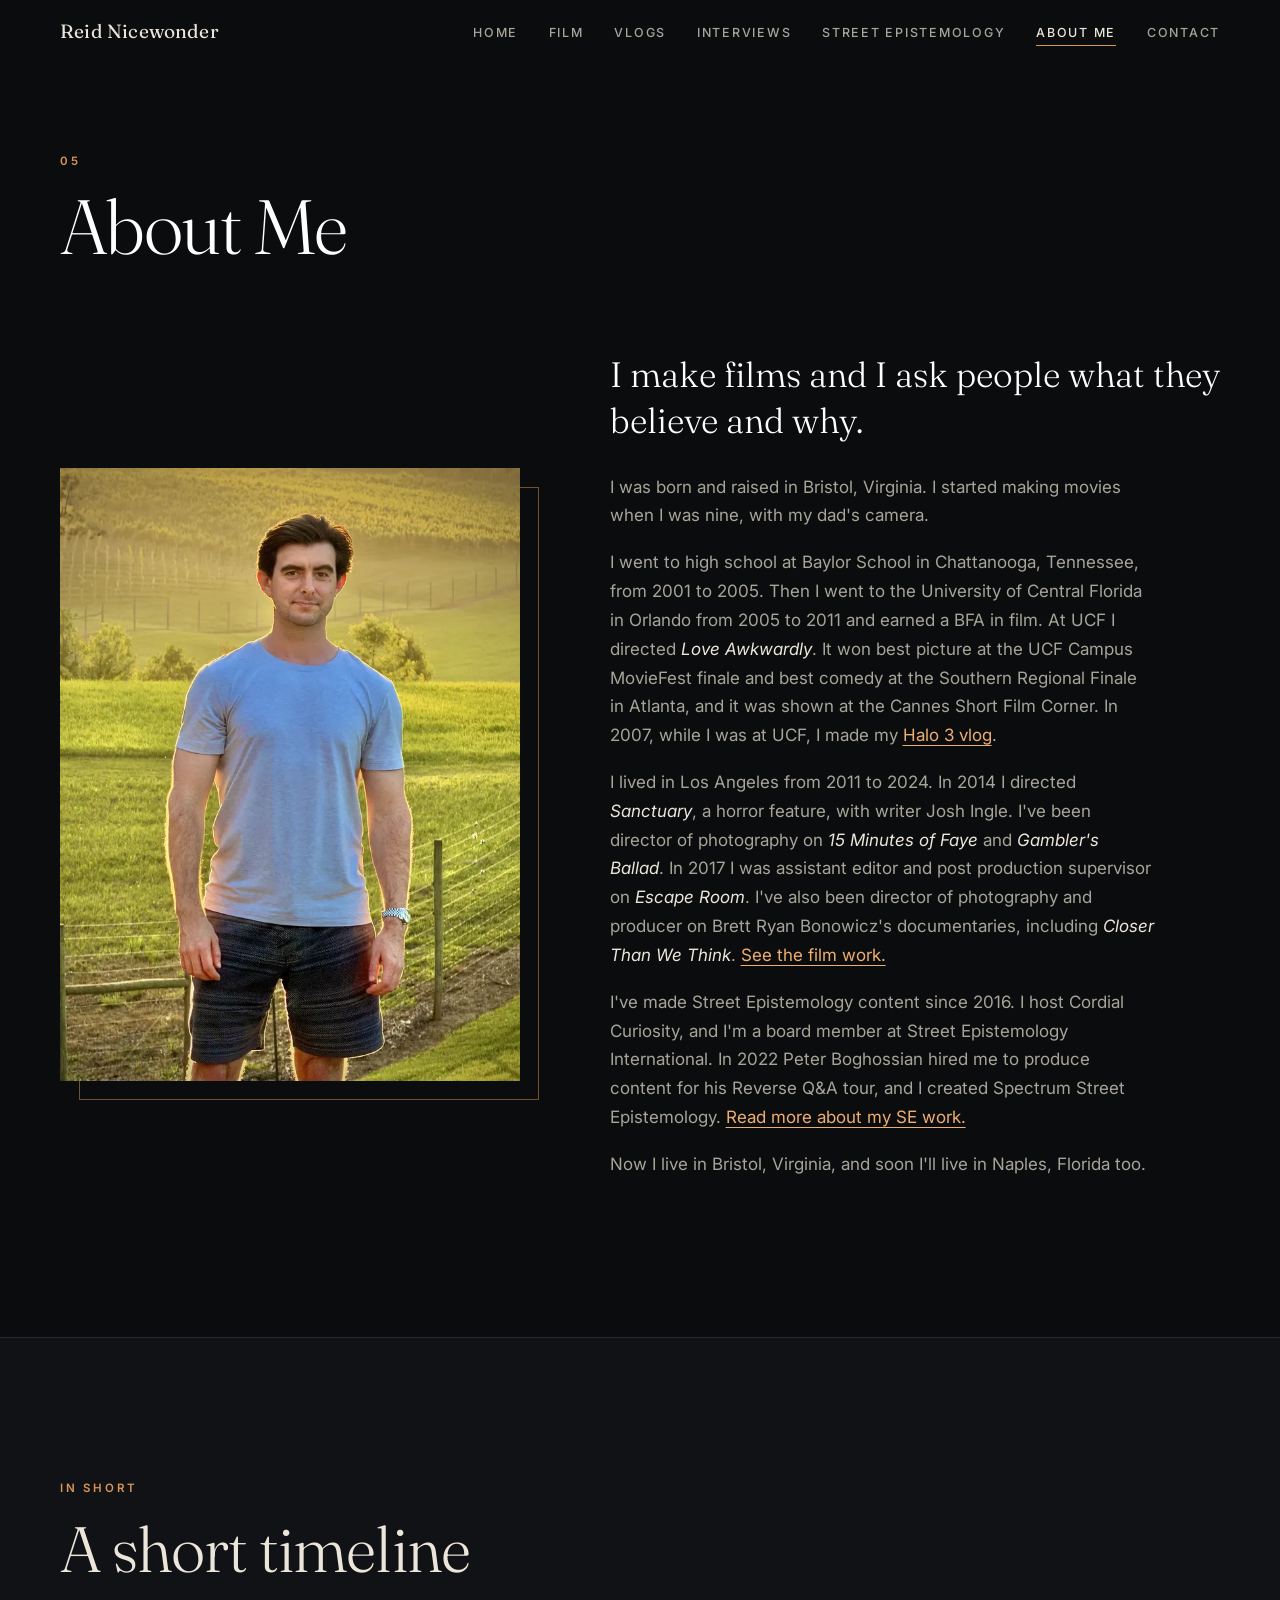
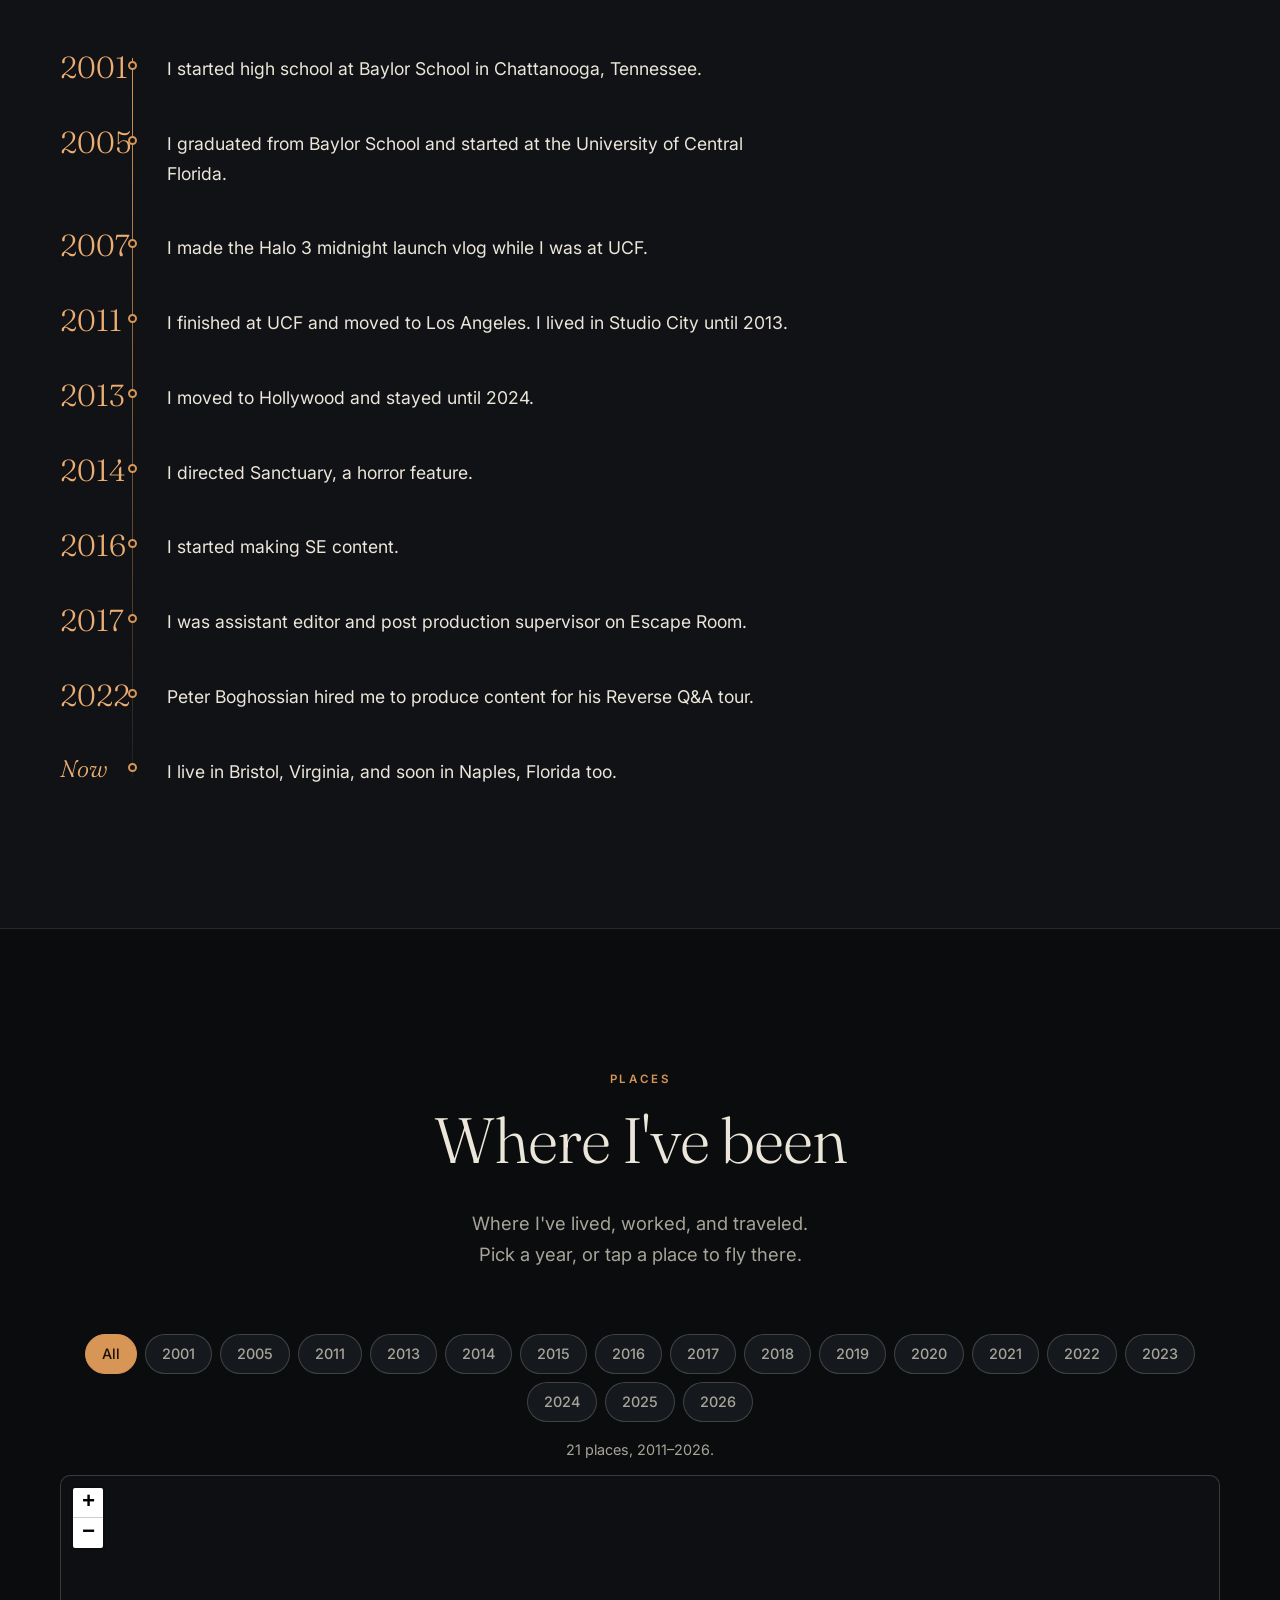
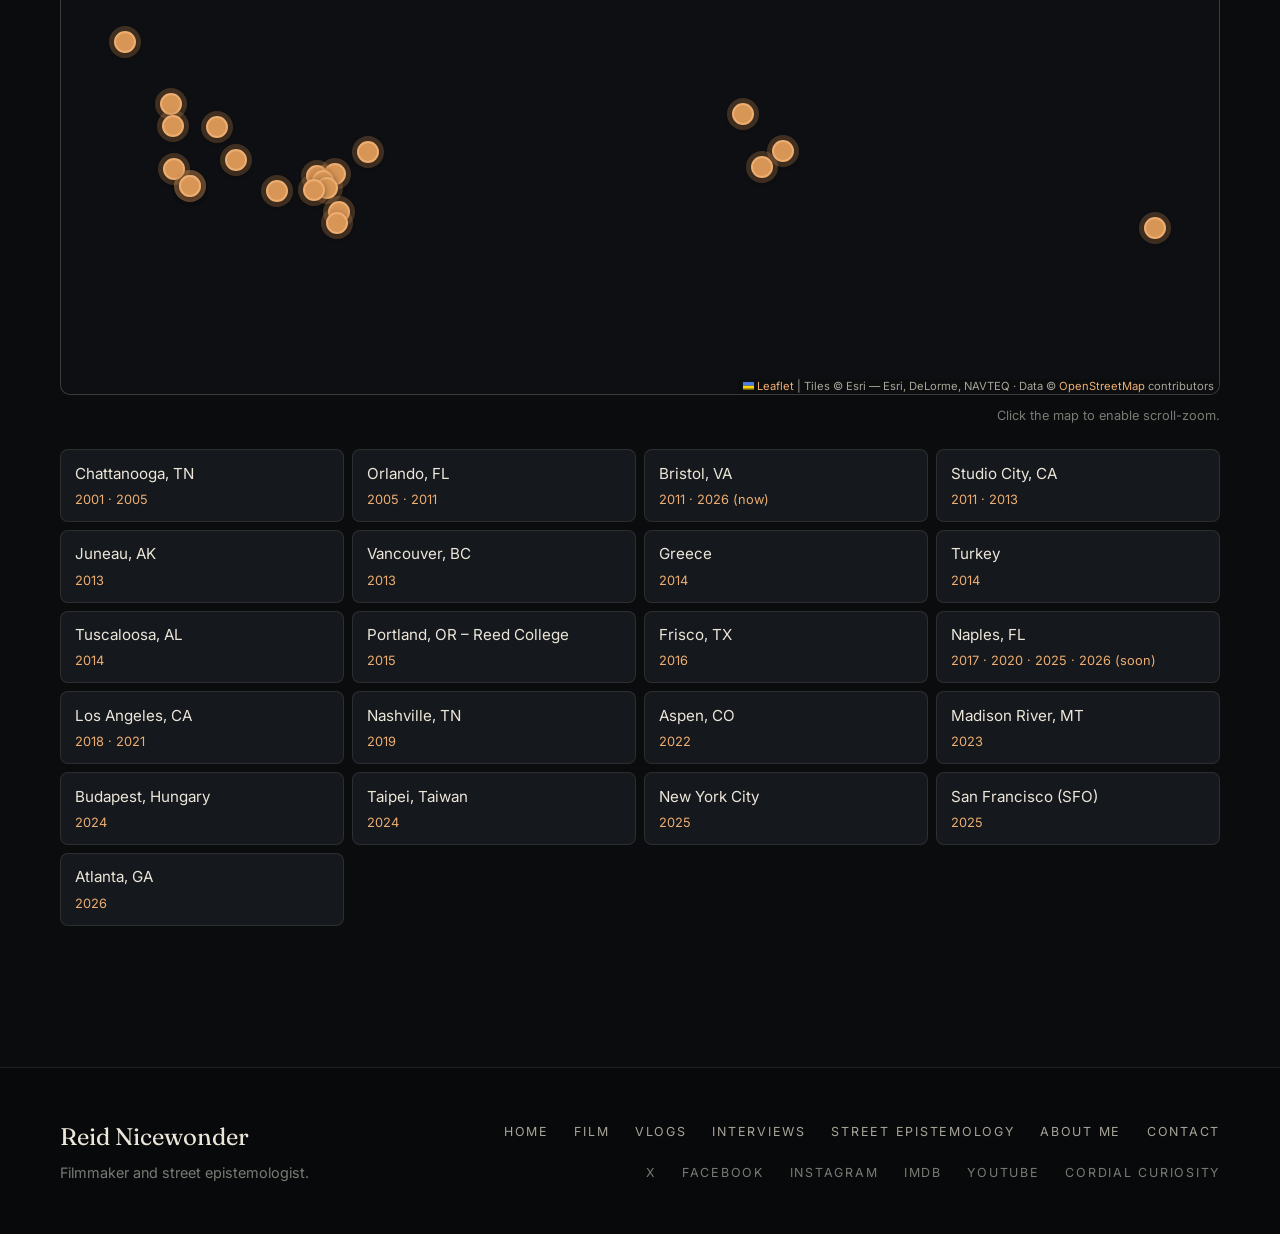
==== commit f8474af7: "Add Interviews page, nav entry on all pages, click-to-load YouTube embeds; Film page credit edits" ====
--- a/about.html
+++ b/about.html
@@ -68,6 +68,7 @@
           <li><a href="index.html">Home</a></li>
           <li><a href="film.html">Film</a></li>
           <li><a href="vlogs.html">Vlogs</a></li>
+          <li><a href="interviews.html">Interviews</a></li>
           <li><a href="street-epistemology.html">Street Epistemology</a></li>
           <li><a class="active" href="about.html" aria-current="page">About Me</a></li>
           <li><a href="contact.html">Contact</a></li>
@@ -80,7 +81,7 @@
   <section class="page-hero">
     <div class="container">
       <header class="section-head page-head reveal">
-        <p class="eyebrow">04</p>
+        <p class="eyebrow">05</p>
         <h1>About Me</h1>
       </header>
     </div>
@@ -187,6 +188,7 @@
           <li><a href="index.html">Home</a></li>
           <li><a href="film.html">Film</a></li>
           <li><a href="vlogs.html">Vlogs</a></li>
+          <li><a href="interviews.html">Interviews</a></li>
           <li><a href="street-epistemology.html">Street Epistemology</a></li>
           <li><a href="about.html">About Me</a></li>
           <li><a href="contact.html">Contact</a></li>
--- a/css/styles.css
+++ b/css/styles.css
@@ -463,3 +463,54 @@
   .halo-intro, .xpost-grid { grid-template-columns: 1fr; }
 }
 .contact-more { margin: -2rem 0 3rem; line-height: 1.9; }
+.def-credit { display:block; margin-top:.6rem; font-size:.8rem; opacity:.7; }
+
+/* ---------- Interviews ---------- */
+.kind { display: inline-flex; align-items: center; gap: .35rem; padding: .25rem .6rem; border-radius: 999px; background: rgba(11,12,14,.85); border: 1px solid var(--line-strong); color: var(--text); font-size: .68rem; font-weight: 600; letter-spacing: .14em; text-transform: uppercase; line-height: 1.3; }
+.kind svg { color: var(--accent-bright); flex: none; }
+.kind-audio { border-color: rgba(215,149,86,.55); }
+.yt-btn .kind, .halo-media .kind { position: absolute; z-index: 2; top: .7rem; left: .7rem; }
+.iv-feature-grid { display: grid; grid-template-columns: repeat(2, minmax(0, 1fr)); gap: clamp(1.2rem, 2.8vw, 2.2rem); }
+.iv-feature { border: 1px solid var(--line); border-radius: 4px; background: var(--surface); overflow: hidden; display: flex; flex-direction: column; transition: border-color .3s; }
+.iv-feature:hover { border-color: rgba(215,149,86,.55); }
+.yt-lite { position: relative; width: 100%; aspect-ratio: 16 / 9; background: #000; overflow: hidden; }
+.yt-lite iframe { position: absolute; inset: 0; width: 100%; height: 100%; border: 0; }
+.yt-btn { position: absolute; inset: 0; display: block; cursor: pointer; }
+.yt-btn img { width: 100%; height: 100%; object-fit: cover; display: block; filter: saturate(.95) brightness(.85); transition: transform 1.2s var(--ease), filter .5s; }
+.yt-btn:hover img, .yt-btn:focus-visible img { transform: scale(1.03); filter: saturate(1.05) brightness(1); }
+.yt-btn .play { transition: transform .4s var(--ease); }
+.yt-btn:hover .play, .yt-btn:focus-visible .play { transform: scale(1.1); }
+.iv-feature-body { padding: clamp(1.1rem, 2.5vw, 1.7rem); display: flex; flex-direction: column; flex: 1; }
+.iv-feature-body .card-meta { margin-bottom: .8rem; }
+.iv-feature-body h3 { font-size: clamp(1.25rem, 2.2vw, 1.65rem); line-height: 1.2; color: #fff; margin-bottom: .5rem; }
+.iv-feature-body .card-link { margin-top: auto; padding-top: .6rem; align-self: flex-start; }
+.iv-show { margin: 0 0 .8rem; color: var(--text-dim); font-size: .95rem; }
+.iv-views { color: var(--text-faint); font-variant-numeric: lining-nums; }
+.card-meta .role { font-size: .64rem; padding: .3rem .65rem; }
+.iv-card .vlog-body h3 { font-size: 1.2rem; }
+.iv-card .iv-show { margin-bottom: 1rem; }
+.iv-substack { display: grid; grid-template-columns: 1fr 1.2fr; gap: clamp(1.5rem, 4vw, 3.5rem); position: relative; padding: clamp(1.5rem, 4vw, 2.8rem); border: 1px solid var(--line); border-radius: 4px; background: linear-gradient(160deg, var(--surface-2), var(--surface)); margin-bottom: clamp(2.5rem, 5vw, 4rem); }
+.iv-substack::before { content: ""; position: absolute; left: 0; top: 0; width: 3px; height: 100%; background: var(--accent); }
+.iv-substack h3 { font-size: clamp(1.7rem, 3.4vw, 2.5rem); font-weight: 300; color: #fff; margin: 1rem 0 .8rem; }
+.iv-substack p { color: var(--text-dim); max-width: 32rem; }
+.iv-substack .card-meta { margin-bottom: 0; }
+.iv-list-label { font-size: .72rem; font-weight: 600; letter-spacing: .18em; text-transform: uppercase; color: var(--text-dim); margin: 0 0 .8rem; }
+.iv-eps { list-style: none; margin: 0; padding: 0; border-top: 1px solid var(--line-strong); }
+.iv-eps li { display: flex; flex-direction: column; gap: .15rem; padding: .85rem 0; border-bottom: 1px solid var(--line); }
+.iv-ep { font-family: var(--font-display); font-size: 1.1rem; line-height: 1.3; color: var(--text); }
+.iv-ep-meta { font-size: .85rem; color: var(--text-faint); }
+.iv-sub { margin-bottom: .6rem; }
+.iv-sub-note { color: var(--text-dim); max-width: 40rem; margin: 0 0 2rem; }
+.iv-link-grid { display: grid; grid-template-columns: repeat(2, minmax(0, 1fr)); gap: clamp(1rem, 2.5vw, 2rem); }
+.iv-link-card { position: relative; display: flex; flex-direction: column; padding: clamp(1.4rem, 3vw, 2rem); border: 1px solid var(--line); border-radius: 4px; background: linear-gradient(160deg, var(--surface-2), var(--surface)); transition: border-color .3s, transform .5s var(--ease); }
+.iv-link-card:hover { border-color: rgba(215,149,86,.55); transform: translateY(-4px); }
+.iv-link-card::before { content: ""; position: absolute; left: 0; top: 0; width: 3px; height: 100%; background: var(--accent); }
+.iv-link-card h3 { font-size: clamp(1.3rem, 2.4vw, 1.7rem); line-height: 1.2; margin-bottom: .5rem; }
+.iv-link-card h3 a { color: #fff; text-decoration: none; }
+.iv-link-card p { color: var(--text-dim); }
+.iv-link-card .iv-show { color: var(--accent-bright); margin-bottom: .7rem; }
+.iv-link-card .card-meta { margin-bottom: .9rem; }
+.iv-links { display: flex; flex-wrap: wrap; align-items: center; gap: .6rem 1.4rem; margin: auto 0 0; padding-top: .6rem; }
+.iv-link-card:hover .card-link i { transform: translateX(6px); }
+@media (max-width: 960px) { .iv-substack { grid-template-columns: 1fr; } }
+@media (max-width: 800px) { .iv-feature-grid, .iv-link-grid { grid-template-columns: 1fr; } }
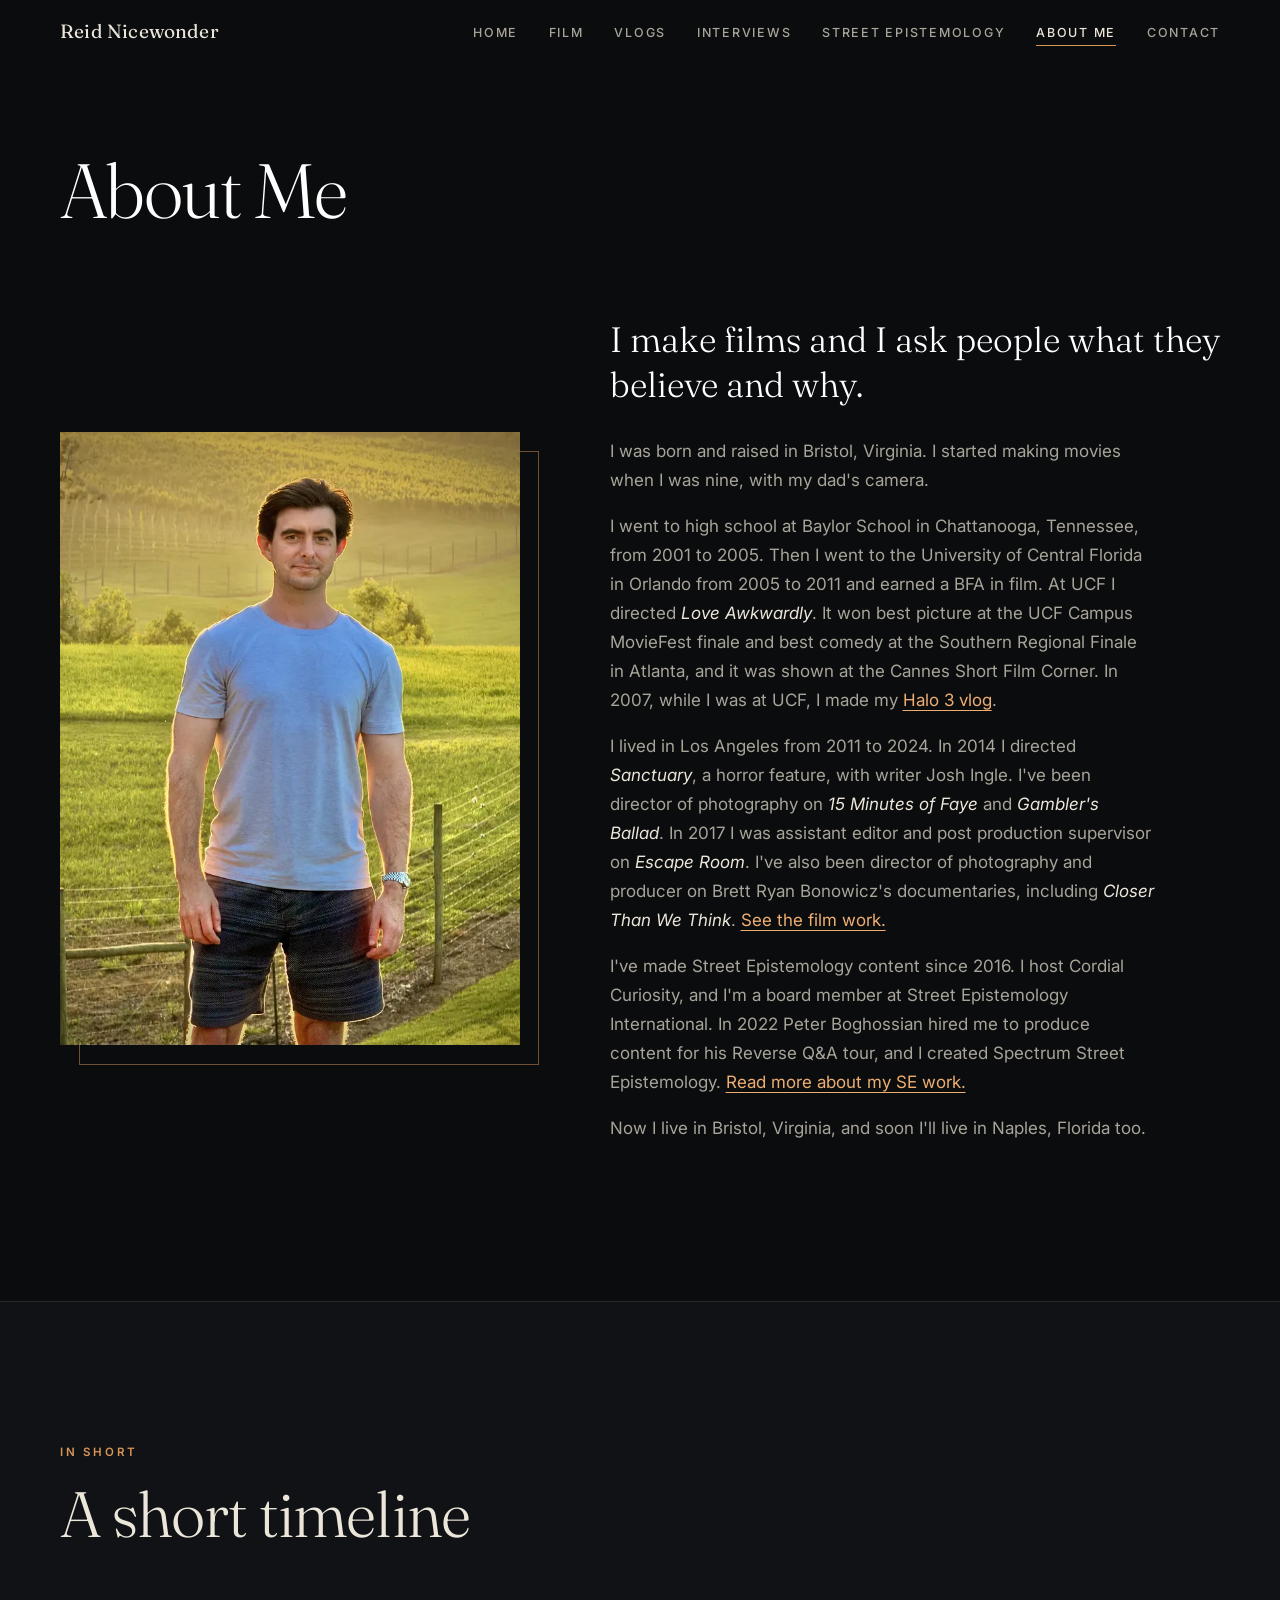
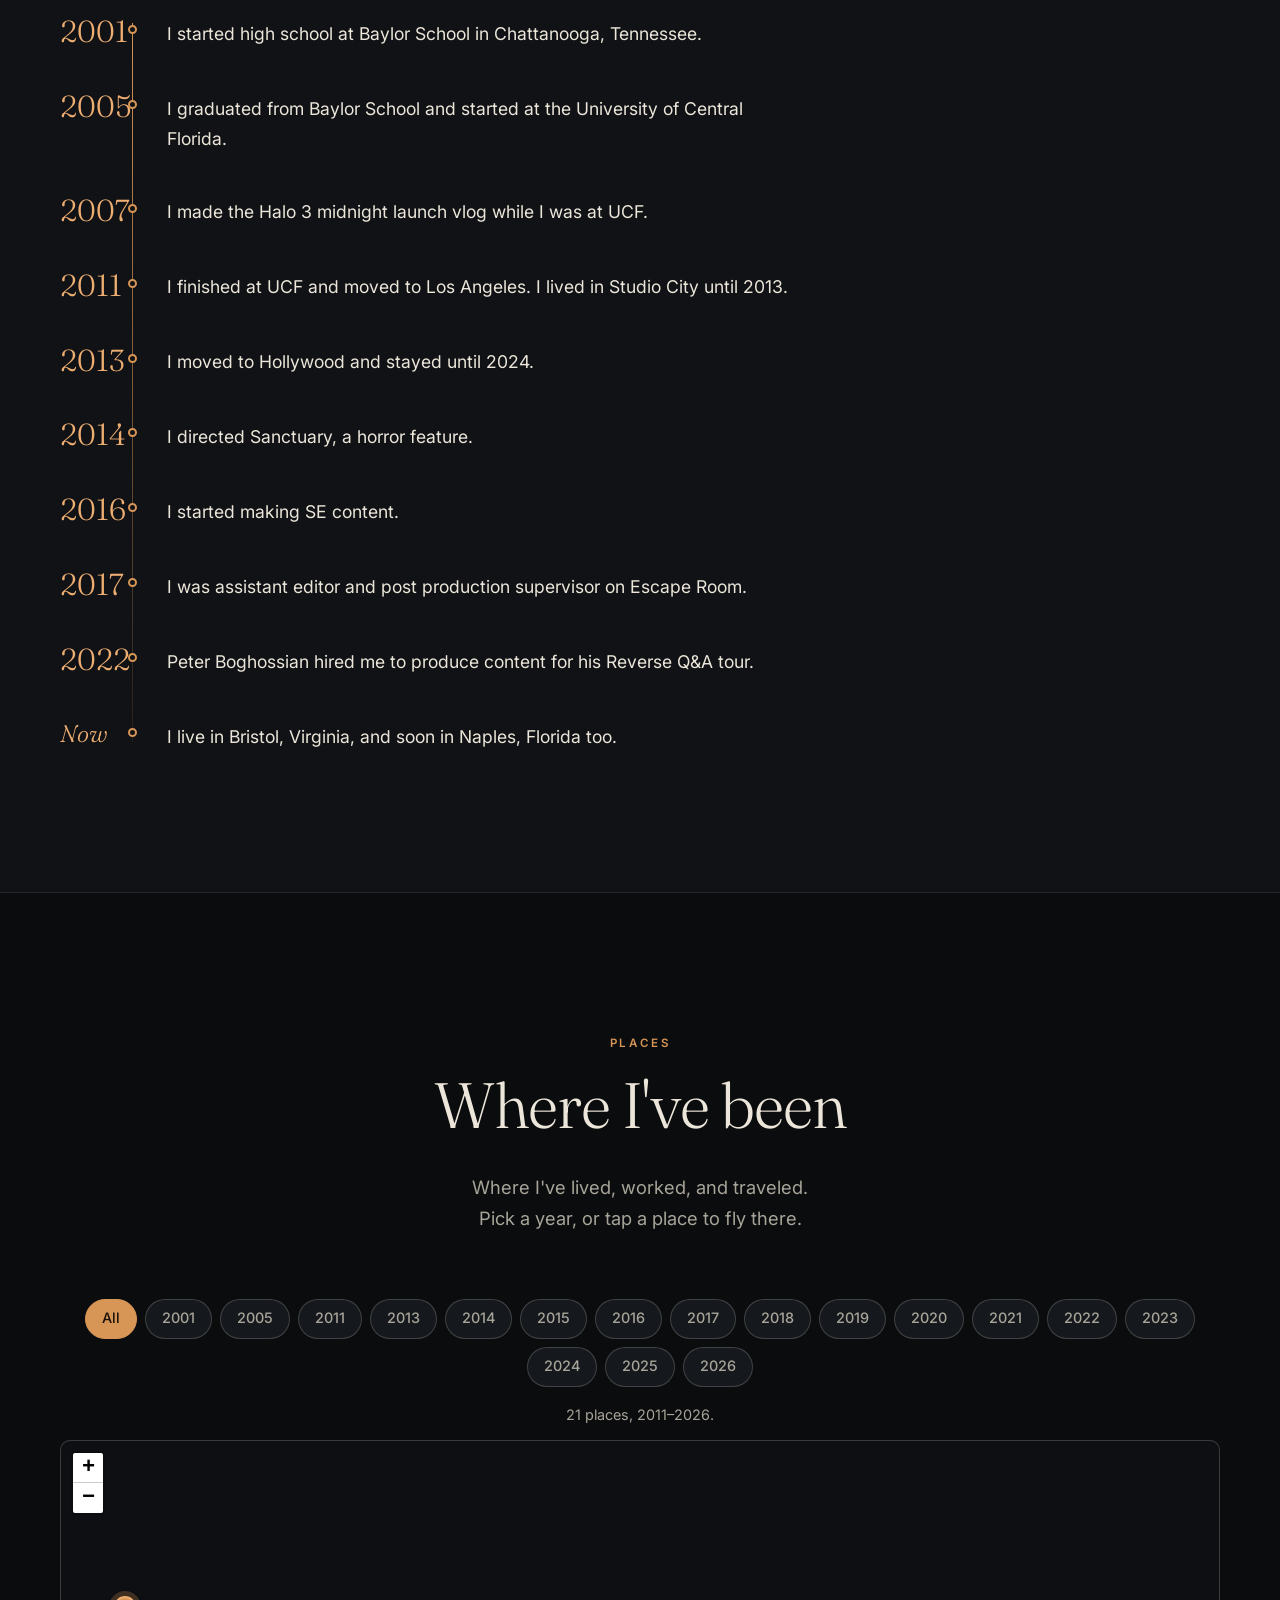
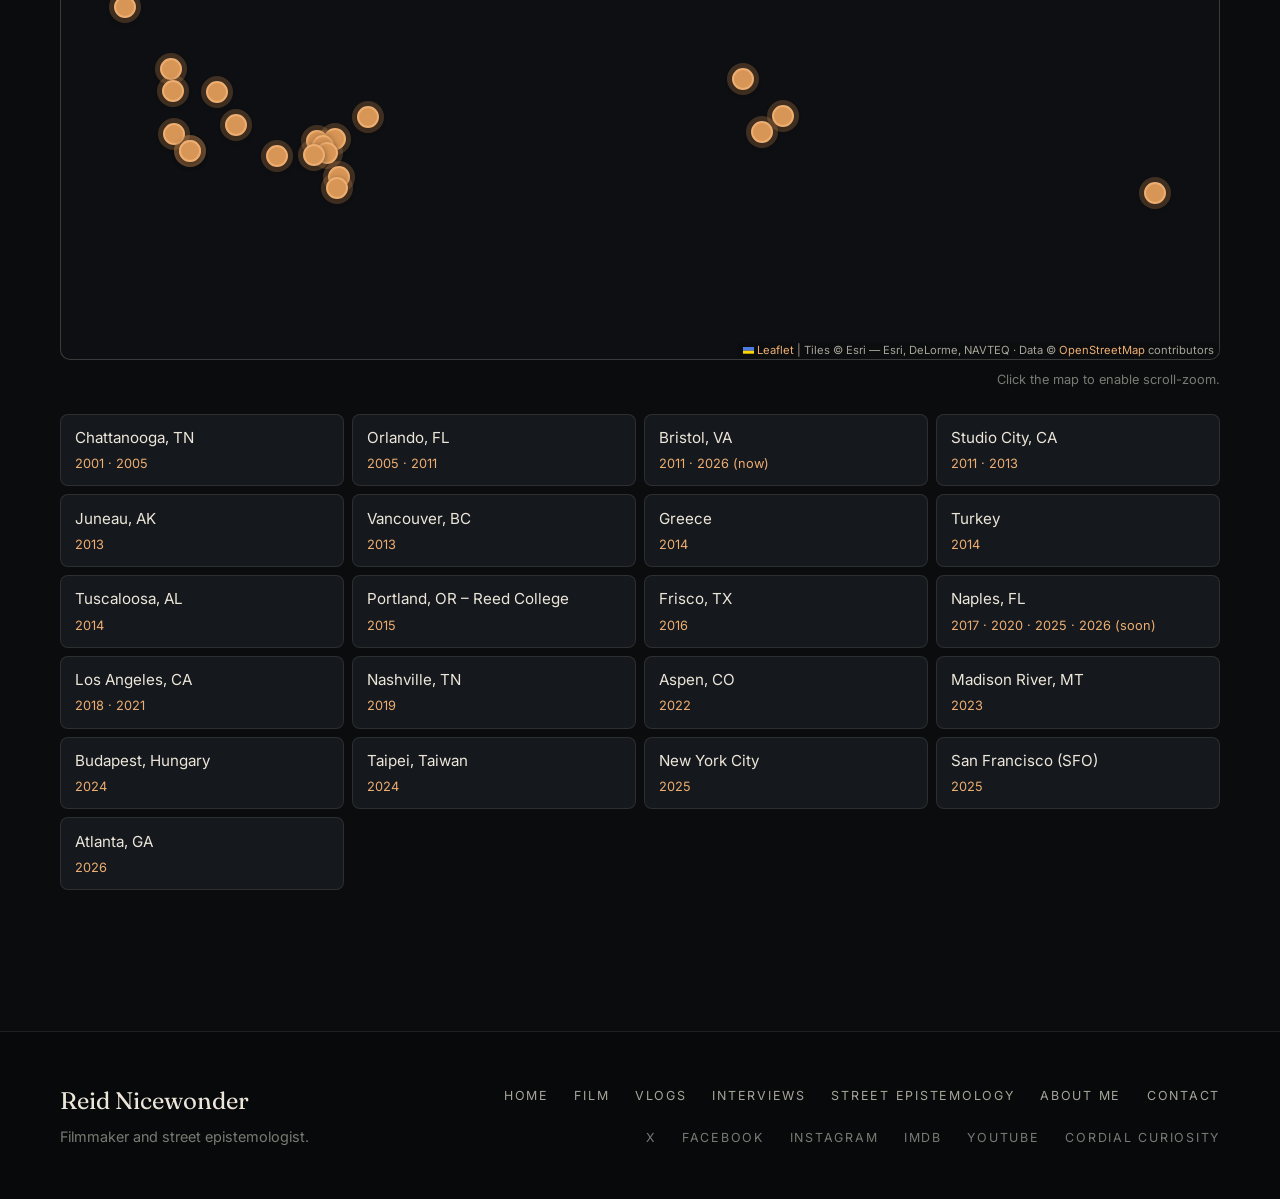
==== commit fd102a85: "Film: Sanctuary carousel, Letterboxd/Prime buttons, IMDb logo button, bigger poster; remove section " ====
--- a/about.html
+++ b/about.html
@@ -81,7 +81,7 @@
   <section class="page-hero">
     <div class="container">
       <header class="section-head page-head reveal">
-        <p class="eyebrow">05</p>
+        
         <h1>About Me</h1>
       </header>
     </div>
--- a/css/styles.css
+++ b/css/styles.css
@@ -398,8 +398,8 @@
 @media (max-width: 480px) { .pm-list { grid-template-columns: 1fr; } }
 
 /* Film: Sanctuary poster + where to watch */
-.film-lead { grid-template-columns: 1.3fr 1fr; }
-.lead-credit { display: grid; grid-template-columns: minmax(150px, 200px) 1fr; gap: clamp(1.4rem, 3vw, 2.4rem); align-items: start; }
+.film-lead { grid-template-columns: 1.6fr 1fr; }
+.lead-credit { display: grid; grid-template-columns: minmax(180px, 300px) 1fr; gap: clamp(1.4rem, 3vw, 2.4rem); align-items: start; }
 .lead-poster { margin: 0; position: relative; }
 .lead-poster::after { content: ""; position: absolute; inset: 0; border: 1px solid var(--line-strong); pointer-events: none; }
 .lead-poster img { display: block; width: 100%; height: auto; aspect-ratio: 922 / 1400; object-fit: cover; box-shadow: 0 18px 40px rgba(0,0,0,.45); }
@@ -514,3 +514,46 @@
 .iv-link-card:hover .card-link i { transform: translateX(6px); }
 @media (max-width: 960px) { .iv-substack { grid-template-columns: 1fr; } }
 @media (max-width: 800px) { .iv-feature-grid, .iv-link-grid { grid-template-columns: 1fr; } }
+
+/* More films poster grid */
+.more-films { margin-top: clamp(3rem, 7vw, 5.5rem); }
+.more-films h2 { font-size: clamp(1.8rem, 4vw, 2.8rem); font-weight: 400; margin: .3rem 0 1.8rem; }
+.poster-grid { list-style: none; margin: 0; padding: 0; display: grid; grid-template-columns: repeat(auto-fill, minmax(190px, 1fr)); gap: clamp(1.2rem, 3vw, 2rem); }
+.poster-card { display: flex; flex-direction: column; gap: .5rem; }
+.poster-img { display: block; border: 1px solid var(--line); border-radius: 4px; overflow: hidden; background: var(--surface); transition: border-color .3s, transform .5s var(--ease); }
+.poster-img:hover { border-color: rgba(215,149,86,.55); transform: translateY(-4px); }
+.poster-img img { display: block; width: 100%; height: auto; }
+.poster-card h3 { font-size: 1.25rem; font-weight: 400; margin: .6rem 0 0; color: #fff; }
+.poster-year { font-size: .85rem; color: var(--text-dim); margin-left: .35rem; }
+.poster-role { margin: 0; font-size: .92rem; color: var(--text-dim); }
+.poster-card .card-link { margin-top: auto; padding-top: .3rem; }
+
+.poster-watch { margin-top: .6rem; gap: .4rem; }
+.poster-watch .watch-btn { min-height: 38px; padding: .4rem .85rem; font-size: .8rem; }
+.poster-watch .watch-btn img.logo-wide { height: 16px; }
+.award-watch { margin-top: 1.2rem; }
+.se-socials { justify-content: flex-start; margin-top: 1.4rem; }
+
+.premiere { margin: 0 0 clamp(5rem, 9vw, 8rem); }
+.premiere h2 { margin-bottom: 1.5rem; }
+.premiere-grid { display: grid; grid-template-columns: repeat(3, 1fr); gap: 1rem; }
+.premiere-grid figure { margin: 0; position: relative; }
+.premiere-grid img { width: 100%; height: 100%; aspect-ratio: 3 / 2; object-fit: cover; border: 1px solid var(--line); }
+.premiere-grid figure:nth-child(3) { grid-row: span 2; }
+.premiere-grid figure:nth-child(3) img { aspect-ratio: auto; }
+.premiere-grid figcaption { font-size: .85rem; color: var(--muted, #aaa); padding-top: .4rem; }
+@media (max-width: 760px) { .premiere-grid { grid-template-columns: 1fr 1fr; } }
+
+.bts { margin: 0 0 clamp(5rem, 9vw, 8rem); }
+.bts h2 { margin-bottom: 1.5rem; }
+.bts-video { width: 100%; max-width: 960px; aspect-ratio: 16 / 9; background: #000; border: 1px solid var(--line); display: block; }
+.bts-link { margin-top: .75rem; font-size: .9rem; }
+
+.car-wrap { position: relative; }
+.car-track { display: flex; gap: 1rem; overflow-x: auto; scroll-snap-type: x mandatory; scrollbar-width: thin; padding-bottom: .5rem; outline-offset: 4px; }
+.car-slide { flex: 0 0 auto; margin: 0; scroll-snap-align: center; height: clamp(260px, 42vw, 480px); position: relative; }
+.car-slide img { height: 100%; width: auto; max-width: 88vw; object-fit: cover; border: 1px solid var(--line); display: block; }
+.car-slide figcaption { position: absolute; left: 0; right: 0; bottom: 0; padding: .6rem .8rem; font-size: .85rem; background: linear-gradient(transparent, rgba(0,0,0,.8)); color: #fff; }
+.car-btn { position: absolute; top: 50%; transform: translateY(-50%); z-index: 2; width: 44px; height: 44px; border-radius: 50%; border: 1px solid var(--line-strong); background: rgba(0,0,0,.65); color: #fff; font-size: 1.6rem; line-height: 1; cursor: pointer; }
+.car-btn:hover, .car-btn:focus-visible { border-color: var(--accent); color: var(--accent-bright); }
+.car-prev { left: .5rem; } .car-next { right: .5rem; }
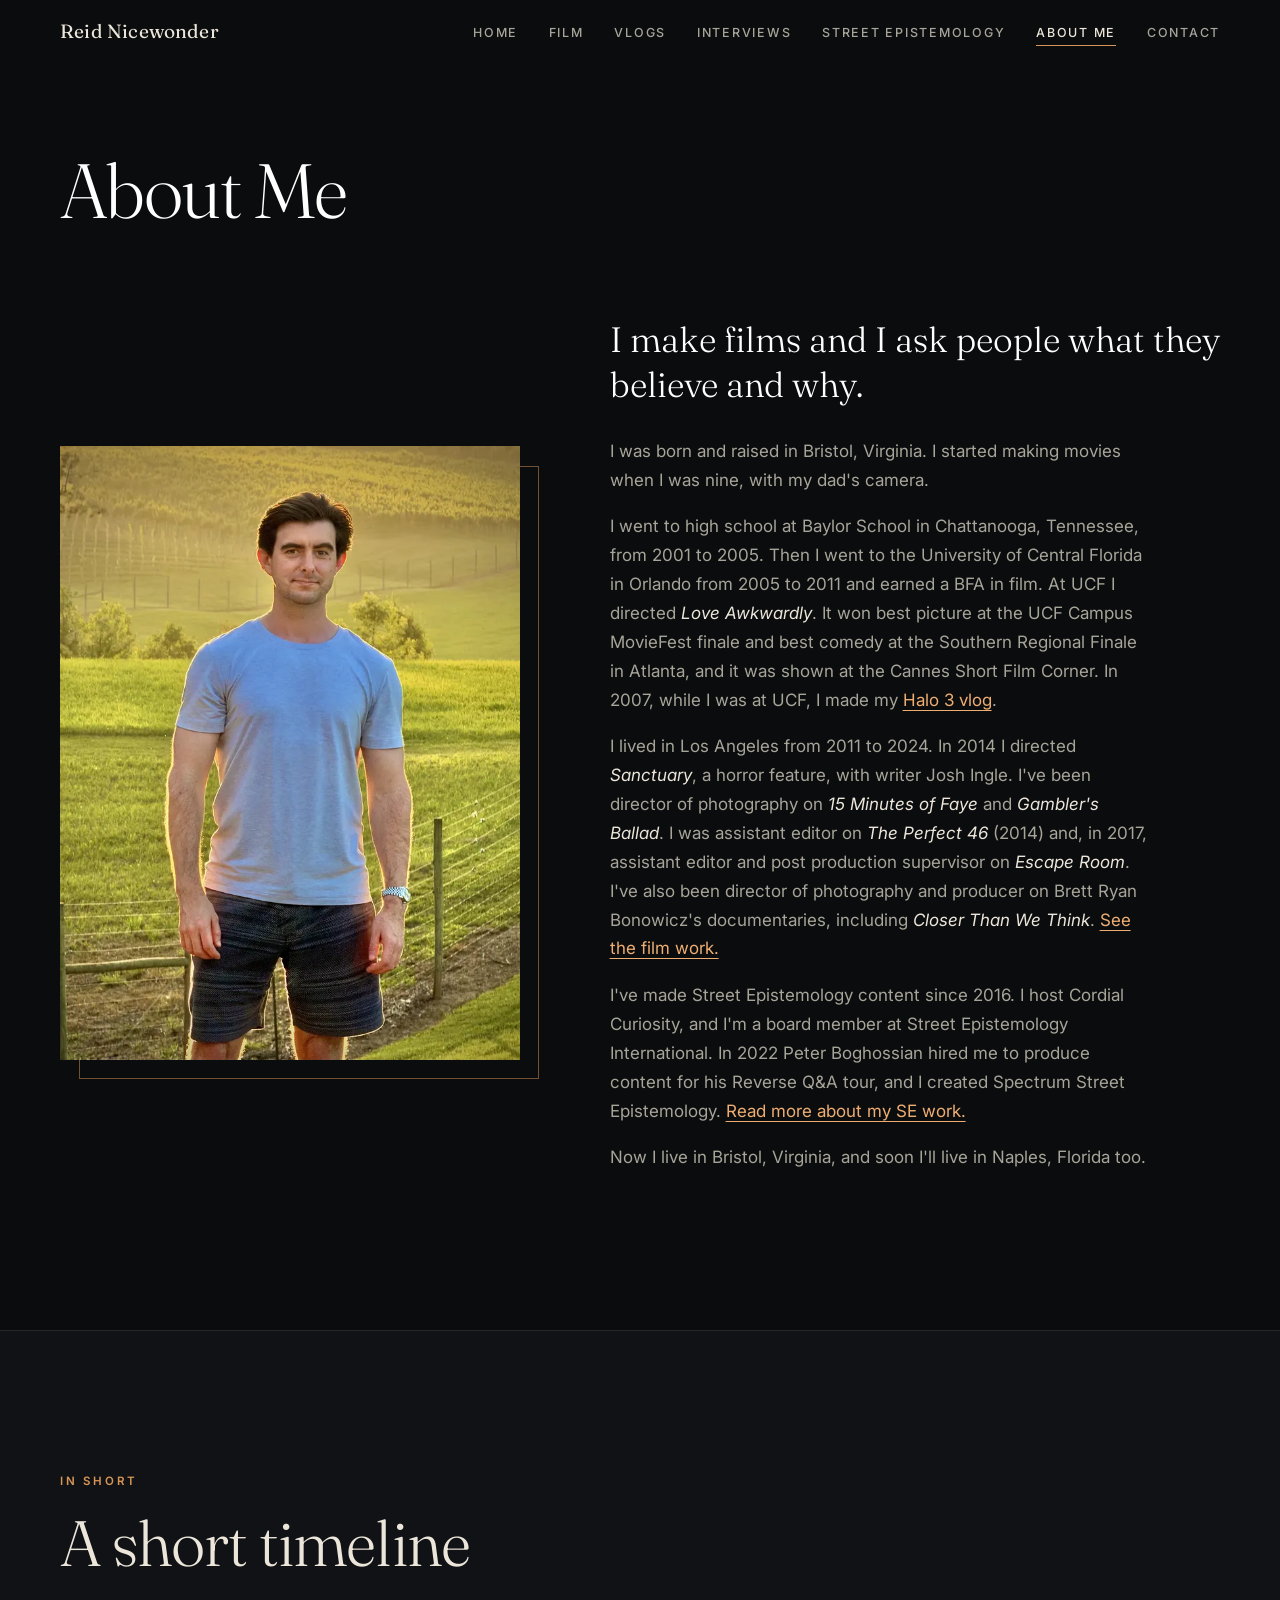
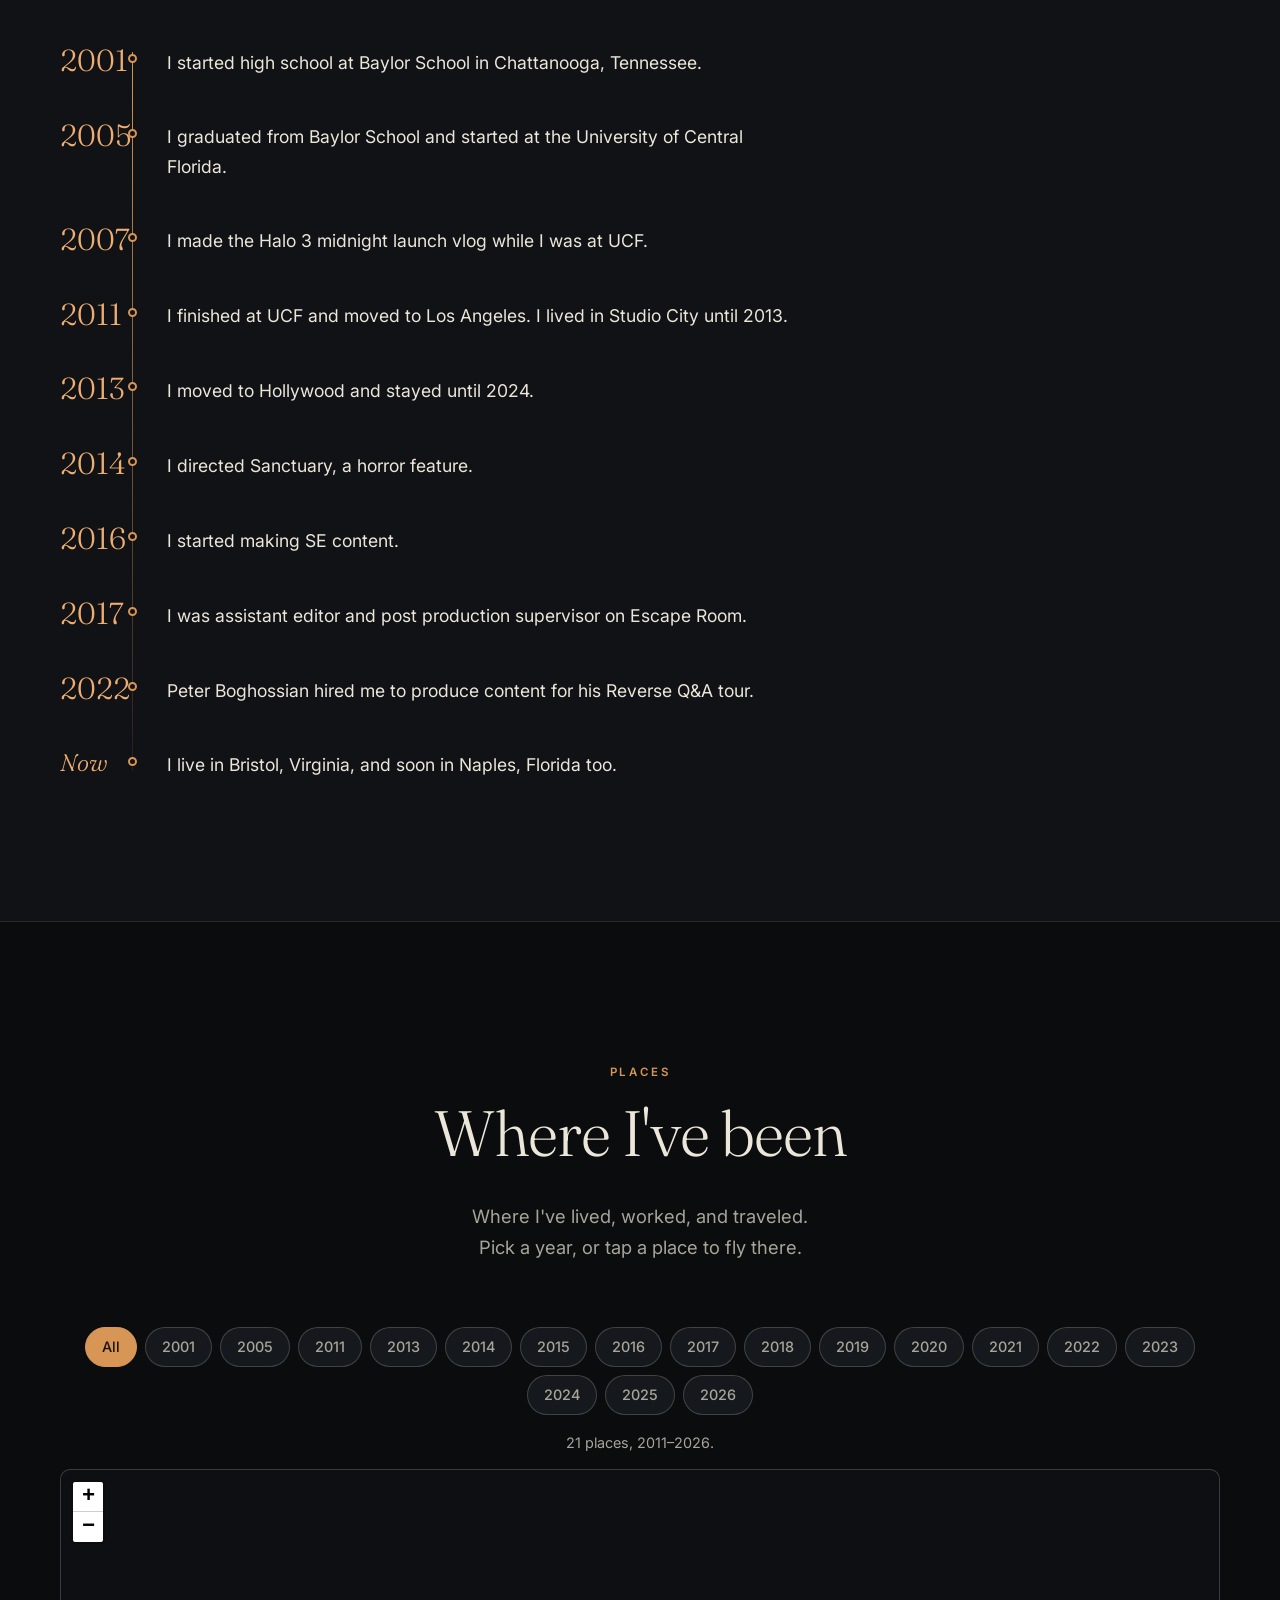
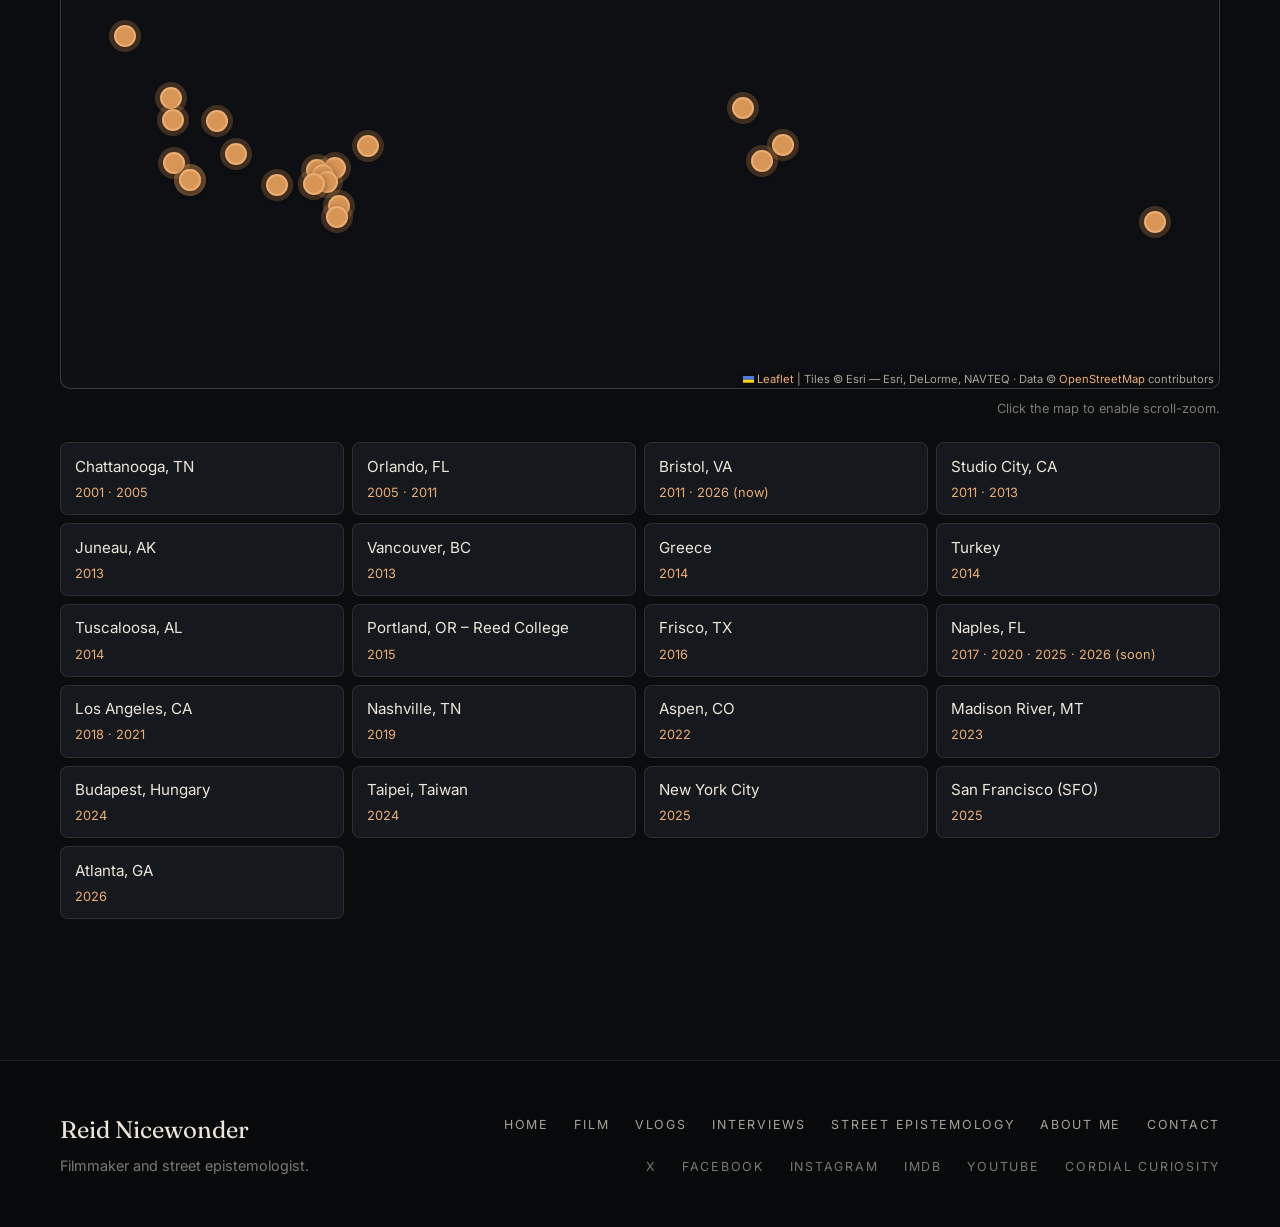
==== commit 4d9e062f: "Add The Perfect 46 (assistant editor) to Film page and About" ====
--- a/about.html
+++ b/about.html
@@ -99,7 +99,7 @@
         <p class="bio">I make films and I ask people what they believe and why.</p>
         <p>I was born and raised in Bristol, Virginia. I started making movies when I was nine, with my dad's camera.</p>
         <p>I went to high school at Baylor School in Chattanooga, Tennessee, from 2001 to 2005. Then I went to the University of Central Florida in Orlando from 2005 to 2011 and earned a BFA in film. At UCF I directed <em>Love Awkwardly</em>. It won best picture at the UCF Campus MovieFest finale and best comedy at the Southern Regional Finale in Atlanta, and it was shown at the Cannes Short Film Corner. In 2007, while I was at UCF, I made my <a href="halo3.html">Halo 3 vlog</a>.</p>
-        <p>I lived in Los Angeles from 2011 to 2024. In 2014 I directed <em>Sanctuary</em>, a horror feature, with writer Josh Ingle. I've been director of photography on <em>15 Minutes of Faye</em> and <em>Gambler's Ballad</em>. In 2017 I was assistant editor and post production supervisor on <em>Escape Room</em>. I've also been director of photography and producer on Brett Ryan Bonowicz's documentaries, including <em>Closer Than We Think</em>. <a href="film.html">See the film work.</a></p>
+        <p>I lived in Los Angeles from 2011 to 2024. In 2014 I directed <em>Sanctuary</em>, a horror feature, with writer Josh Ingle. I've been director of photography on <em>15 Minutes of Faye</em> and <em>Gambler's Ballad</em>. I was assistant editor on <em>The Perfect 46</em> (2014) and, in 2017, assistant editor and post production supervisor on <em>Escape Room</em>. I've also been director of photography and producer on Brett Ryan Bonowicz's documentaries, including <em>Closer Than We Think</em>. <a href="film.html">See the film work.</a></p>
         <p>I've made Street Epistemology content since 2016. I host Cordial Curiosity, and I'm a board member at Street Epistemology International. In 2022 Peter Boghossian hired me to produce content for his Reverse Q&amp;A tour, and I created Spectrum Street Epistemology. <a href="street-epistemology.html">Read more about my SE work.</a></p>
         <p>Now I live in Bristol, Virginia, and soon I'll live in Naples, Florida too.</p>
         <!-- GAPS to fill with Reid's own words (nothing here is invented):
--- a/css/styles.css
+++ b/css/styles.css
@@ -557,3 +557,6 @@
 .car-btn { position: absolute; top: 50%; transform: translateY(-50%); z-index: 2; width: 44px; height: 44px; border-radius: 50%; border: 1px solid var(--line-strong); background: rgba(0,0,0,.65); color: #fff; font-size: 1.6rem; line-height: 1; cursor: pointer; }
 .car-btn:hover, .car-btn:focus-visible { border-color: var(--accent); color: var(--accent-bright); }
 .car-prev { left: .5rem; } .car-next { right: .5rem; }
+
+.credit-list a.credit-title { color: inherit; text-decoration: none; border-bottom: 1px solid var(--line-strong); }
+.credit-list a.credit-title:hover, .credit-list a.credit-title:focus-visible { color: var(--accent-bright); border-bottom-color: var(--accent); }
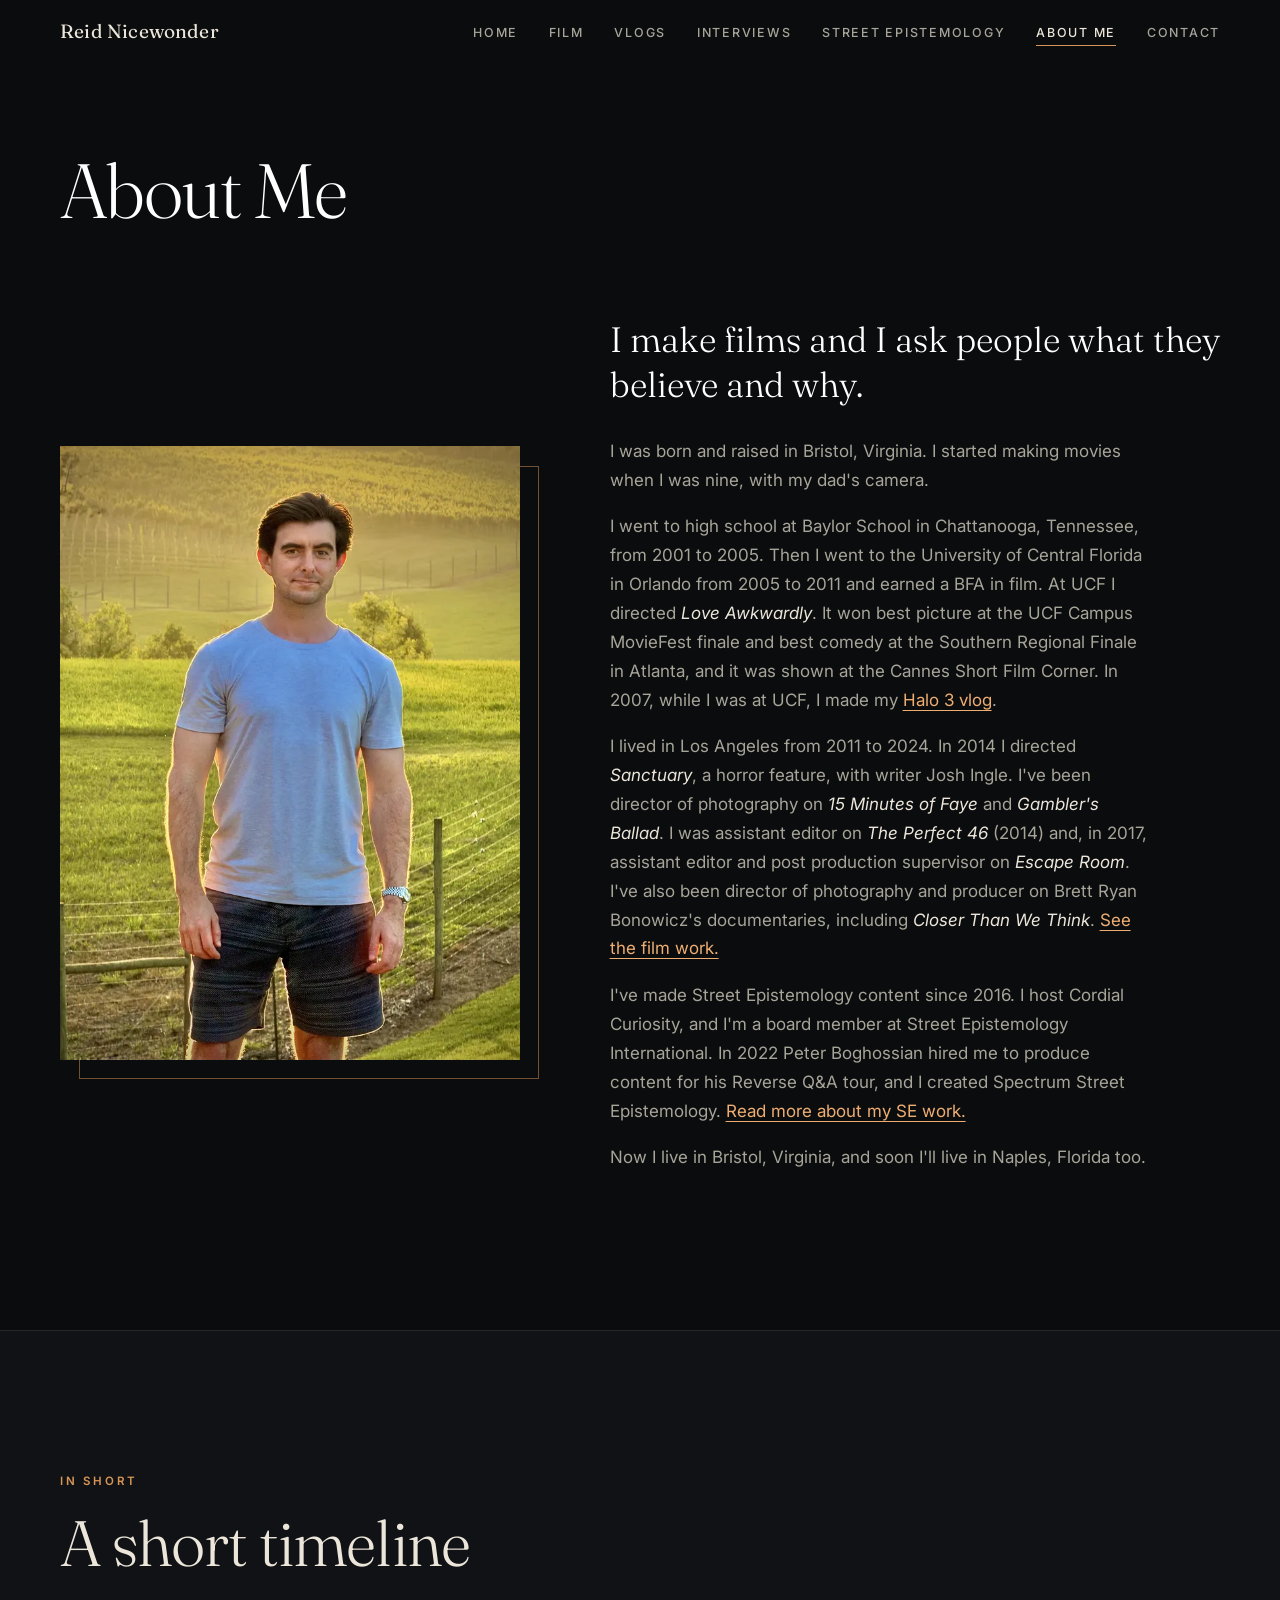
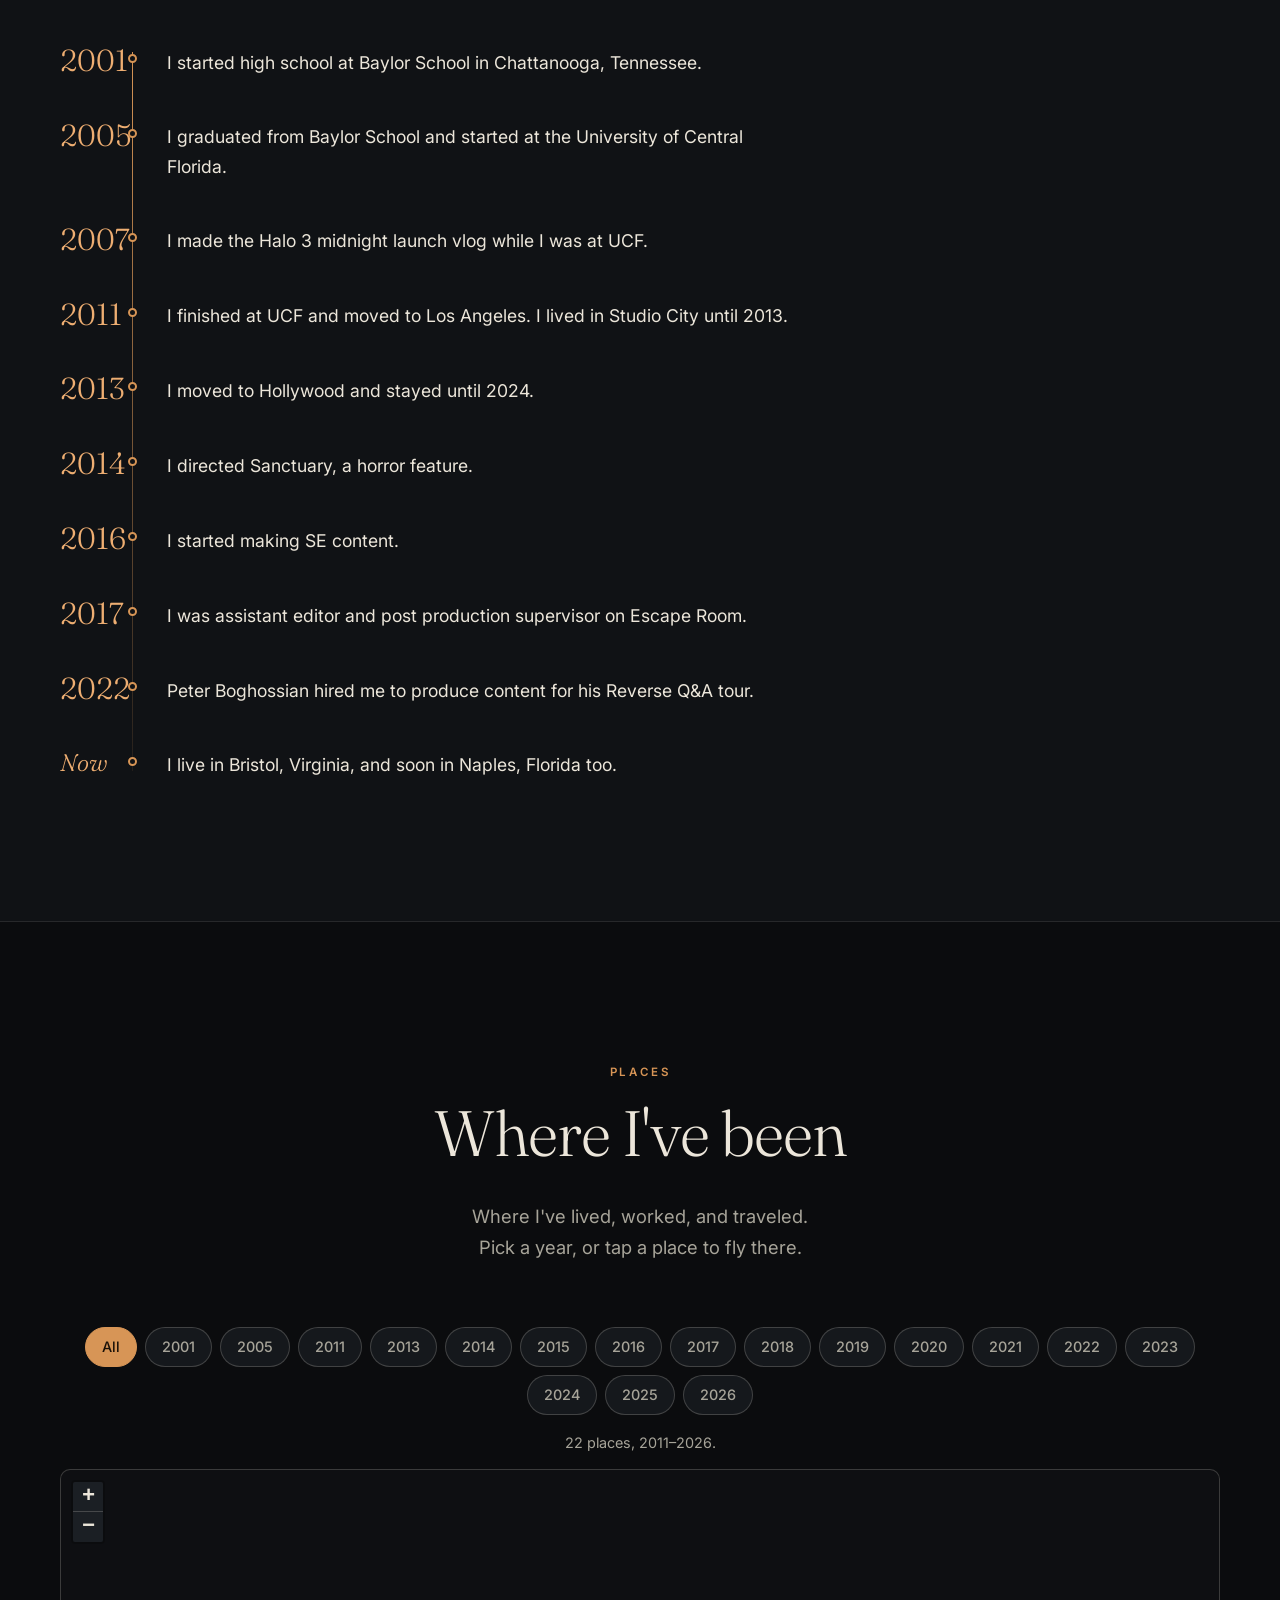
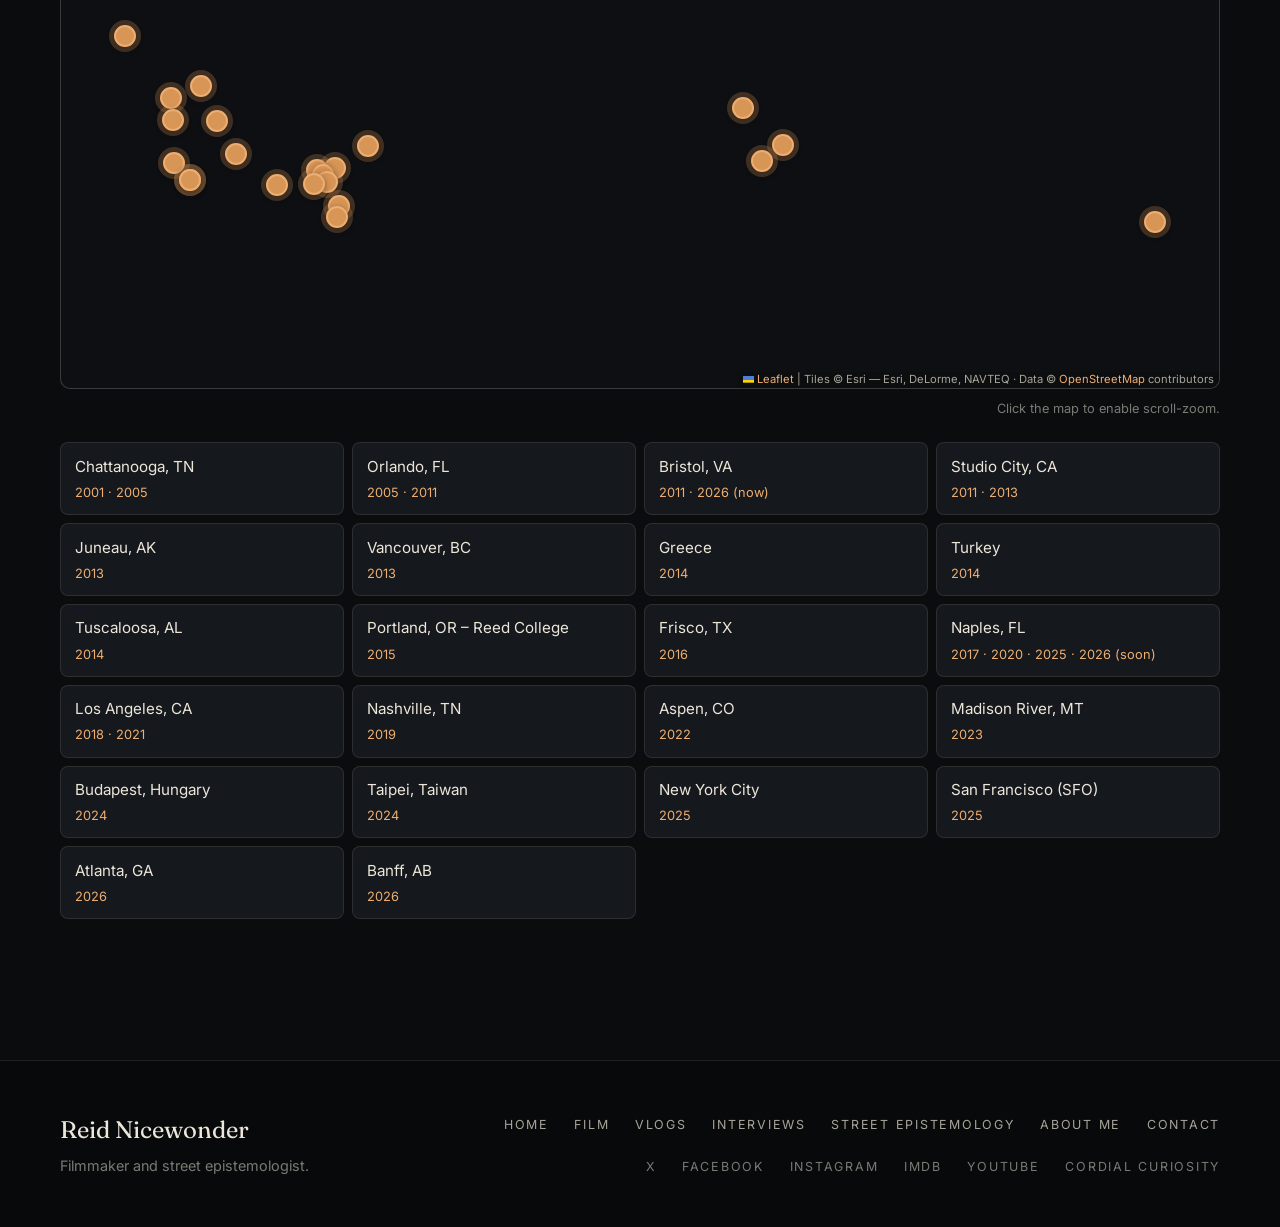
==== commit 793b5725: "About map: add Banff, AB with photo card; fix dark popup styling and popup auto-pan" ====
--- a/about.html
+++ b/about.html
@@ -9,22 +9,21 @@
   <meta name="theme-color" content="#0b0c0e">
   <meta name="color-scheme" content="dark">
 
-  <!-- Canonical placeholder: no site URL is set yet. Uncomment and fill in once the final domain is known. -->
-  <!-- <link rel="canonical" href="https://YOUR-DOMAIN/about.html"> -->
-
-  <!-- Open Graph / Twitter. Add og:url and make og:image absolute once the final domain is known. -->
+  <link rel="canonical" href="https://reidnicewonder.com/about.html">
+
+  <!-- Open Graph / Twitter -->
   <meta property="og:type" content="website">
   <meta property="og:title" content="About Me | Reid Nicewonder">
   <meta property="og:description" content="A filmmaker from Bristol, Virginia who directs and shoots films, hosts Cordial Curiosity, and directs Spectrum Street Epistemology for Peter Boghossian.">
-  <!-- <meta property="og:url" content="https://YOUR-DOMAIN/about.html"> -->
-  <meta property="og:image" content="images/og-image.jpg">
+  <meta property="og:url" content="https://reidnicewonder.com/about.html">
+  <meta property="og:image" content="https://reidnicewonder.com/images/og-image.jpg">
   <meta property="og:image:width" content="1200">
   <meta property="og:image:height" content="630">
   <meta property="og:image:alt" content="Reid Nicewonder in a blue chambray shirt, arms crossed, in front of The Vessel in New York City">
   <meta name="twitter:card" content="summary_large_image">
   <meta name="twitter:title" content="About Me | Reid Nicewonder">
   <meta name="twitter:description" content="A filmmaker from Bristol, Virginia who directs and shoots films, hosts Cordial Curiosity, and directs Spectrum Street Epistemology for Peter Boghossian.">
-  <meta name="twitter:image" content="images/og-image.jpg">
+  <meta name="twitter:image" content="https://reidnicewonder.com/images/og-image.jpg">
 
   <link rel="icon" href="favicon.svg" type="image/svg+xml">
   <link rel="icon" href="favicon-32.png" sizes="32x32" type="image/png">
@@ -170,9 +169,10 @@
           <li><strong>New York City</strong> <span>2025</span></li>
           <li><strong>San Francisco (SFO)</strong> <span>2025</span></li>
           <li><strong>Atlanta, GA</strong> <span>2026</span></li>
+          <li><strong>Banff, AB</strong> <span>2026</span><figure class="pm-plain-photo"><picture><source type="image/webp" srcset="images/places/banff-800.webp"><img src="images/places/banff-800.jpg" alt="Reid Nicewonder standing in front of a forest and mountains in Banff" width="800" height="600" loading="lazy" decoding="async"></picture><figcaption>Banff</figcaption></figure></li>
         </ul>
       </noscript>
-      <script type="application/json" id="places-data">[{"name":"Bristol, VA","lat":36.5951,"lng":-82.1887,"years":[{"y":2011,"tag":""},{"y":2026,"tag":"now"}],"sub":"","note":"Hometown. Born and raised here.","approx":""},{"name":"Chattanooga, TN","lat":35.0456,"lng":-85.3097,"years":[{"y":2001,"tag":""},{"y":2005,"tag":""}],"sub":"","note":"Baylor School, 2001\u20132005","approx":""},{"name":"Orlando, FL","lat":28.5384,"lng":-81.3792,"years":[{"y":2005,"tag":""},{"y":2011,"tag":""}],"sub":"","note":"University of Central Florida, 2005\u20132011","approx":""},{"name":"Studio City, CA","lat":34.1396,"lng":-118.387,"years":[{"y":2011,"tag":""},{"y":2013,"tag":""}],"sub":"","note":"Lived here 2011\u20132013","approx":""},{"name":"Los Angeles, CA","lat":34.0522,"lng":-118.2437,"years":[{"y":2018,"tag":""},{"y":2021,"tag":""}],"sub":"","note":"Hollywood 2013\u20132024; lived in LA 2011\u20132024","approx":""},{"name":"Naples, FL","lat":26.142,"lng":-81.7948,"years":[{"y":2017,"tag":""},{"y":2020,"tag":""},{"y":2025,"tag":""},{"y":2026,"tag":"soon"}],"sub":"","note":"","approx":""},{"name":"Frisco, TX","lat":33.1507,"lng":-96.8236,"years":[{"y":2016,"tag":""}],"sub":"","note":"","approx":""},{"name":"Tuscaloosa, AL","lat":33.2098,"lng":-87.5692,"years":[{"y":2014,"tag":""}],"sub":"","note":"","approx":""},{"name":"Nashville, TN","lat":36.1627,"lng":-86.7816,"years":[{"y":2019,"tag":""}],"sub":"","note":"","approx":""},{"name":"Atlanta, GA","lat":33.749,"lng":-84.388,"years":[{"y":2026,"tag":""}],"sub":"","note":"","approx":""},{"name":"New York City","lat":40.7128,"lng":-74.006,"years":[{"y":2025,"tag":""}],"sub":"","note":"","approx":""},{"name":"Aspen, CO","lat":39.1911,"lng":-106.8175,"years":[{"y":2022,"tag":""}],"sub":"","note":"","approx":""},{"name":"Madison River, MT","lat":45.35,"lng":-111.73,"years":[{"y":2023,"tag":""}],"sub":"","note":"","approx":""},{"name":"San Francisco (SFO)","lat":37.6213,"lng":-122.379,"years":[{"y":2025,"tag":""}],"sub":"","note":"","approx":""},{"name":"Juneau, AK","lat":58.3019,"lng":-134.4197,"years":[{"y":2013,"tag":""}],"sub":"","note":"","approx":""},{"name":"Vancouver, BC","lat":49.2827,"lng":-123.1207,"years":[{"y":2013,"tag":""}],"sub":"","note":"","approx":""},{"name":"Greece","lat":37.9838,"lng":23.7275,"years":[{"y":2014,"tag":""}],"sub":"","note":"","approx":"Athens"},{"name":"Turkey","lat":41.0082,"lng":28.9784,"years":[{"y":2014,"tag":""}],"sub":"","note":"","approx":"Istanbul"},{"name":"Portland, OR","lat":45.4812,"lng":-122.63,"years":[{"y":2015,"tag":""}],"sub":"Reed College","note":"","approx":""},{"name":"Taipei, Taiwan","lat":25.033,"lng":121.5654,"years":[{"y":2024,"tag":""}],"sub":"","note":"","approx":""},{"name":"Budapest, Hungary","lat":47.4979,"lng":19.0402,"years":[{"y":2024,"tag":""}],"sub":"","note":"","approx":""}]</script>
+      <script type="application/json" id="places-data">[{"name":"Bristol, VA","lat":36.5951,"lng":-82.1887,"years":[{"y":2011,"tag":""},{"y":2026,"tag":"now"}],"sub":"","note":"Hometown. Born and raised here.","approx":""},{"name":"Chattanooga, TN","lat":35.0456,"lng":-85.3097,"years":[{"y":2001,"tag":""},{"y":2005,"tag":""}],"sub":"","note":"Baylor School, 2001\u20132005","approx":""},{"name":"Orlando, FL","lat":28.5384,"lng":-81.3792,"years":[{"y":2005,"tag":""},{"y":2011,"tag":""}],"sub":"","note":"University of Central Florida, 2005\u20132011","approx":""},{"name":"Studio City, CA","lat":34.1396,"lng":-118.387,"years":[{"y":2011,"tag":""},{"y":2013,"tag":""}],"sub":"","note":"Lived here 2011\u20132013","approx":""},{"name":"Los Angeles, CA","lat":34.0522,"lng":-118.2437,"years":[{"y":2018,"tag":""},{"y":2021,"tag":""}],"sub":"","note":"Hollywood 2013\u20132024; lived in LA 2011\u20132024","approx":""},{"name":"Naples, FL","lat":26.142,"lng":-81.7948,"years":[{"y":2017,"tag":""},{"y":2020,"tag":""},{"y":2025,"tag":""},{"y":2026,"tag":"soon"}],"sub":"","note":"","approx":""},{"name":"Frisco, TX","lat":33.1507,"lng":-96.8236,"years":[{"y":2016,"tag":""}],"sub":"","note":"","approx":""},{"name":"Tuscaloosa, AL","lat":33.2098,"lng":-87.5692,"years":[{"y":2014,"tag":""}],"sub":"","note":"","approx":""},{"name":"Nashville, TN","lat":36.1627,"lng":-86.7816,"years":[{"y":2019,"tag":""}],"sub":"","note":"","approx":""},{"name":"Atlanta, GA","lat":33.749,"lng":-84.388,"years":[{"y":2026,"tag":""}],"sub":"","note":"","approx":""},{"name":"New York City","lat":40.7128,"lng":-74.006,"years":[{"y":2025,"tag":""}],"sub":"","note":"","approx":""},{"name":"Aspen, CO","lat":39.1911,"lng":-106.8175,"years":[{"y":2022,"tag":""}],"sub":"","note":"","approx":""},{"name":"Madison River, MT","lat":45.35,"lng":-111.73,"years":[{"y":2023,"tag":""}],"sub":"","note":"","approx":""},{"name":"San Francisco (SFO)","lat":37.6213,"lng":-122.379,"years":[{"y":2025,"tag":""}],"sub":"","note":"","approx":""},{"name":"Juneau, AK","lat":58.3019,"lng":-134.4197,"years":[{"y":2013,"tag":""}],"sub":"","note":"","approx":""},{"name":"Vancouver, BC","lat":49.2827,"lng":-123.1207,"years":[{"y":2013,"tag":""}],"sub":"","note":"","approx":""},{"name":"Greece","lat":37.9838,"lng":23.7275,"years":[{"y":2014,"tag":""}],"sub":"","note":"","approx":"Athens"},{"name":"Turkey","lat":41.0082,"lng":28.9784,"years":[{"y":2014,"tag":""}],"sub":"","note":"","approx":"Istanbul"},{"name":"Portland, OR","lat":45.4812,"lng":-122.63,"years":[{"y":2015,"tag":""}],"sub":"Reed College","note":"","approx":""},{"name":"Taipei, Taiwan","lat":25.033,"lng":121.5654,"years":[{"y":2024,"tag":""}],"sub":"","note":"","approx":""},{"name":"Budapest, Hungary","lat":47.4979,"lng":19.0402,"years":[{"y":2024,"tag":""}],"sub":"","note":"","approx":""},{"name":"Banff, AB","lat":51.1784,"lng":-115.5708,"years":[{"y":2026,"tag":""}],"sub":"","note":"","approx":"","photo":{"src":"images/places/banff-800","w":800,"h":600,"caption":"Banff","alt":"Reid Nicewonder standing in front of a forest and mountains in Banff"}}]</script>
     </div>
   </section>
   </main>
--- a/css/styles.css
+++ b/css/styles.css
@@ -174,7 +174,6 @@
 .tag-x { color: var(--text); border-color: var(--line-strong); }
 
 /* ---------- SE ---------- */
-.se-grid { display: grid; grid-template-columns: 1.3fr 1fr; gap: clamp(2rem, 6vw, 6rem); align-items: start; }
 .se-timeline { position: relative; padding-left: 0; }
 .se-timeline::before { content: ""; position: absolute; left: 4.5rem; top: .6rem; bottom: .6rem; width: 1px; background: linear-gradient(var(--accent), rgba(215,149,86,.1)); }
 .se-timeline li { position: relative; display: grid; grid-template-columns: 4.5rem 1fr; gap: 0 2.2rem; padding-bottom: 2.4rem; }
@@ -183,9 +182,6 @@
 .se-timeline .yr { font-family: var(--font-display); font-size: 1.9rem; font-weight: 300; line-height: 1.2; color: var(--accent-bright); }
 .se-timeline .yr-since { font-style: italic; font-size: 1.5rem; padding-top: .25rem; }
 .se-timeline p { margin: 0; padding-top: .35rem; font-size: 1.1rem; color: var(--text); }
-.placeholder-box { border: 1px dashed var(--line-strong); border-radius: 4px; padding: 1.6rem 1.8rem; margin-bottom: 1.5rem; }
-.placeholder-box h3 { font-size: 1.6rem; margin-bottom: .4rem; }
-.placeholder-box p { margin: 0; color: var(--text-dim); }
 .watch { color: var(--text-dim); }
 .pullquote { position: relative; margin: clamp(4rem, 8vw, 6rem) 0 0; padding: clamp(2rem, 5vw, 3.5rem) 0 0; border-top: 1px solid var(--line-strong); max-width: 54rem; }
 .pullquote::before { content: "\201C"; position: absolute; top: .4rem; left: -.05em; font-family: var(--font-display); font-size: 6rem; line-height: 1; color: var(--accent); opacity: .5; }
@@ -242,7 +238,7 @@
 
 /* ---------- Responsive ---------- */
 @media (max-width: 960px) {
-  .film-lead, .se-grid, .viral-grid { grid-template-columns: 1fr; }
+  .film-lead, .viral-grid { grid-template-columns: 1fr; }
   .award { grid-template-columns: 1fr; }
   .award-photo { max-width: 420px; }
   .about-grid { grid-template-columns: 1fr; }
@@ -305,14 +301,6 @@
 .halo-feature .halo-media { height: 100%; }
 .halo-feature .halo-media img { height: 100%; }
 .halo-feature .halo-body { padding: clamp(1.4rem, 3vw, 2.4rem); margin-top: 0; align-self: center; }
-.x-note { max-width: 46rem; padding: 1.2rem 1.4rem; border: 1px solid var(--line); border-left: 2px solid var(--accent); border-radius: 4px; background: var(--surface); }
-.x-note .card-meta { margin-bottom: .5rem; }
-.x-note h2 { font-size: 1.25rem; font-weight: 400; margin-bottom: .5rem; }
-.x-note h2 a { color: #fff; text-decoration: none; }
-.x-note h2 a:hover { color: var(--accent-bright); }
-.x-note p { font-size: .98rem; color: var(--text-dim); margin-bottom: .6rem; }
-.x-note .x-note-stats { font-size: .85rem; color: var(--text-faint); }
-.x-note .reply { font-size: 1.05rem; margin: .9rem 0; }
 .sub-head { font-size: clamp(1.6rem, 3.4vw, 2.4rem); font-weight: 300; margin-bottom: 2rem; }
 .lead-credit .watch-title { font-family: var(--font-body); font-size: .72rem; font-weight: 600; font-style: normal; letter-spacing: .18em; text-transform: uppercase; color: var(--text-dim); margin: 0 0 .9rem; }
 .about-copy .bio { margin-top: 0; }
@@ -336,13 +324,12 @@
 .teaser .teaser-sub { color: var(--text-faint); font-size: .95rem; }
 .teaser .card-link { margin-top: auto; padding-top: .6rem; }
 .teaser:hover .card-link i { transform: translateX(6px); }
-.x-grid { display: grid; grid-template-columns: 1fr 1.2fr; gap: clamp(2rem, 6vw, 6rem); align-items: start; }
-.x-embed { min-width: 0; min-height: 200px; border: 1px solid var(--line); border-radius: 4px; padding: 1rem; background: var(--surface); }
-.x-fallback { margin: 1rem 0 0; text-align: center; }
-.x-section .section-head { margin-bottom: 0; }
 /* Contact */
 .contact-mail { margin: 0 0 3rem; }
 .contact-mail .btn { gap: .7rem; text-transform: none; letter-spacing: .02em; font-size: 1.05rem; padding-inline: 2rem; }
+.contact-mail .btn { max-width: 100%; }
+.contact-mail .btn span, .contact-more a { overflow-wrap: anywhere; }
+@media (max-width: 560px) { .contact-mail .btn { font-size: .92rem; padding-inline: 1.1rem; } .contact-more { font-size: .95rem; } }
 .contact-mail svg { width: 22px; height: 22px; flex: none; }
 .contact h2 { font-size: clamp(1.6rem, 3.4vw, 2.4rem); }
 .contact .page-head { margin-inline: auto; }
@@ -351,8 +338,7 @@
 @media (min-width: 801px) { .footer-nav { justify-items: end; } .footer-links { justify-content: flex-end; } }
 .footer-social a { color: var(--text-faint); }
 @media (max-width: 960px) {
-  .halo-feature, .intro-grid, .x-grid { grid-template-columns: 1fr; }
-  .teaser-grid { grid-template-columns: 1fr; }
+  .halo-feature, .intro-grid,   .teaser-grid { grid-template-columns: 1fr; }
 }
 
 /* ---------- Places map (Leaflet) ---------- */
@@ -371,17 +357,20 @@
 .pm-pin:hover span, .pm-pin.is-active span { transform: scale(1.25); background: var(--accent-bright); box-shadow: 0 0 0 7px rgba(238,174,114,.3), 0 2px 8px rgba(0,0,0,.6); }
 .pm-pin:focus { outline: none; }
 .pm-pin:focus-visible span { outline: 2px solid #fff; outline-offset: 3px; }
-.leaflet-popup-content-wrapper { background: var(--surface-2); color: var(--text); border: 1px solid var(--line-strong); border-radius: 8px; box-shadow: 0 8px 24px rgba(0,0,0,.5); }
-.leaflet-popup-tip { background: var(--surface-2); }
-.leaflet-container a.leaflet-popup-close-button { color: var(--text-dim); }
-.leaflet-popup-content { margin: .9rem 1.1rem; line-height: 1.4; }
+.pm-map .leaflet-popup-content-wrapper { background: var(--surface-2); color: var(--text); border: 1px solid var(--line-strong); border-radius: 8px; box-shadow: 0 8px 24px rgba(0,0,0,.5); }
+.pm-map .leaflet-popup-tip { background: var(--surface-2); }
+.pm-map.leaflet-container a.leaflet-popup-close-button { color: var(--text-dim); }
+.pm-map .leaflet-popup-content { margin: .9rem 1.1rem; line-height: 1.4; }
 .pm-popup strong { display: block; font-family: var(--font-display); font-weight: 400; font-size: 1.15rem; color: #fff; }
 .pm-popup .pm-sub { display: block; color: var(--text-dim); font-size: .8rem; }
 .pm-popup .pm-years { display: block; margin-top: .3rem; color: var(--accent-bright); font-variant-numeric: lining-nums; font-size: .95rem; }
+.pm-popup .pm-photo { margin: .7rem 0 0; }
+.pm-popup .pm-photo img { display: block; width: 100%; max-width: 100%; height: auto; aspect-ratio: 4 / 3; object-fit: cover; border-radius: 6px; border: 1px solid var(--line-strong); background: var(--surface); }
+.pm-popup .pm-photo figcaption { margin-top: .4rem; color: var(--text-dim); font-size: .8rem; }
 .leaflet-control-attribution { background: rgba(11,12,14,.75) !important; color: var(--text-dim) !important; font-size: .7rem; }
 .leaflet-control-attribution a { color: var(--accent-bright) !important; }
-.leaflet-bar a { background: var(--surface-2); color: var(--text); border-bottom-color: var(--line-strong); }
-.leaflet-bar a:hover, .leaflet-bar a:focus { background: var(--surface); color: var(--accent-bright); }
+.pm-map .leaflet-bar a { background: var(--surface-2); color: var(--text); border-bottom-color: var(--line-strong); }
+.pm-map .leaflet-bar a:hover, .pm-map .leaflet-bar a:focus { background: var(--surface); color: var(--accent-bright); }
 
 .pm-list { list-style: none; margin: 1.4rem 0 0; padding: 0; display: grid; grid-template-columns: repeat(auto-fill, minmax(15rem, 1fr)); gap: .5rem; }
 .pm-list li[hidden] { display: none; }
@@ -393,13 +382,23 @@
 .pm-plain { list-style: none; margin: 0; padding: 0; display: grid; gap: .5rem; max-width: 40rem; margin-inline: auto; }
 .pm-plain li { padding: .6rem 1rem; border: 1px solid var(--line); border-radius: 8px; background: var(--surface); }
 .pm-plain span { color: var(--accent-bright); margin-left: .4rem; }
+.pm-plain .pm-plain-photo { margin: .6rem 0 0; max-width: 16rem; }
+.pm-plain .pm-plain-photo img { display: block; width: 100%; height: auto; border-radius: 6px; border: 1px solid var(--line-strong); }
+.pm-plain .pm-plain-photo figcaption { margin-top: .3rem; color: var(--text-dim); font-size: .8rem; }
 .pm-plain small { color: var(--text-dim); }
 @media (max-width: 800px) { .pm-map { height: 380px; } .pm-hint { text-align: left; } .pm-filter { justify-content: flex-start; } .pm-list { grid-template-columns: 1fr 1fr; } }
 @media (max-width: 480px) { .pm-list { grid-template-columns: 1fr; } }
 
 /* Film: Sanctuary poster + where to watch */
-.film-lead { grid-template-columns: 1.6fr 1fr; }
-.lead-credit { display: grid; grid-template-columns: minmax(180px, 300px) 1fr; gap: clamp(1.4rem, 3vw, 2.4rem); align-items: start; }
+.film-lead { grid-template-columns: minmax(0, 1fr); gap: clamp(2.5rem, 5vw, 4rem); }
+.lead-credit { display: grid; grid-template-columns: minmax(180px, 300px) minmax(0, 1fr); gap: clamp(1.4rem, 3vw, 3rem); align-items: start; min-width: 0; }
+.lead-credit h2 { font-size: clamp(2.2rem, 6.5vw, 4.4rem); line-height: 1.05; overflow-wrap: anywhere; max-width: 100%; margin-top: 0; }
+.lead-copy .watch { margin-top: 1.6rem; }
+.credit-groups { min-width: 0; }
+@media (min-width: 700px) { .credit-groups { grid-template-columns: repeat(2, minmax(0, 1fr)); } }
+@media (min-width: 1040px) { .credit-groups { grid-template-columns: repeat(3, minmax(0, 1fr)); gap: 2rem 2.6rem; } }
+.credit-list li { min-width: 0; }
+.credit-title { overflow-wrap: anywhere; }
 .lead-poster { margin: 0; position: relative; }
 .lead-poster::after { content: ""; position: absolute; inset: 0; border: 1px solid var(--line-strong); pointer-events: none; }
 .lead-poster img { display: block; width: 100%; height: auto; aspect-ratio: 922 / 1400; object-fit: cover; box-shadow: 0 18px 40px rgba(0,0,0,.45); }
@@ -408,14 +407,12 @@
 .watch { margin-top: 2rem; padding-top: 1.4rem; border-top: 1px solid var(--line); width: 100%; }
 .lead-credit .watch-title { font-family: var(--font-body); font-size: .72rem; font-weight: 600; font-style: normal; letter-spacing: .18em; text-transform: uppercase; color: var(--text-dim); margin: 0 0 .9rem; }
 .watch-list { list-style: none; margin: 0; padding: 0; display: flex; flex-wrap: wrap; gap: .6rem; }
+.watch-list li { max-width: 100%; }
 .watch-btn { display: inline-flex; align-items: center; gap: .6rem; min-height: 44px; padding: .55rem 1.15rem; border: 1px solid var(--line-strong); border-radius: 999px; background: var(--surface); color: var(--text); font-size: .85rem; font-weight: 500; text-decoration: none; transition: transform .3s var(--ease), border-color .25s, color .25s, background .25s; }
 .watch-btn img { display: block; height: 20px; width: auto; flex: none; }
 .watch-btn img.logo-wide { height: 18px; }
 .watch-btn:hover, .watch-btn:focus-visible { border-color: var(--accent); background: var(--surface-2); color: var(--accent-bright); transform: translateY(-2px); }
-@media (max-width: 900px) {
-  .film-lead { grid-template-columns: 1fr; }
-}
-@media (max-width: 560px) {
+@media (max-width: 700px) {
   .lead-credit { grid-template-columns: 1fr; }
   .lead-poster { max-width: 240px; }
 }
@@ -560,3 +557,43 @@
 
 .credit-list a.credit-title { color: inherit; text-decoration: none; border-bottom: 1px solid var(--line-strong); }
 .credit-list a.credit-title:hover, .credit-list a.credit-title:focus-visible { color: var(--accent-bright); border-bottom-color: var(--accent); }
+
+.watch-films { margin-top: clamp(3rem, 7vw, 5.5rem); }
+.watch-films h2 { font-size: clamp(1.8rem, 4vw, 2.8rem); font-weight: 400; margin: .3rem 0 1.8rem; }
+
+/* Street Epistemology: story timeline, featured talk, video grid, photos */
+.story-timeline { position: relative; list-style: none; margin: 0 0 clamp(3rem, 6vw, 4.5rem); padding: 0; max-width: 54rem; }
+.story-timeline::before { content: ""; position: absolute; left: 6px; top: .8rem; bottom: .8rem; width: 1px; background: linear-gradient(var(--accent), rgba(215,149,86,.1)); }
+.story-timeline li { position: relative; padding: 0 0 2.4rem 2.6rem; }
+.story-timeline li:last-child { padding-bottom: 0; }
+.story-timeline li::before { content: ""; position: absolute; left: 0; top: .6rem; width: 13px; height: 13px; border-radius: 50%; background: var(--bg); border: 2px solid var(--accent); }
+.story-timeline .yr { display: block; font-family: var(--font-display); font-size: 1.7rem; font-weight: 300; line-height: 1.2; color: var(--accent-bright); margin-bottom: .35rem; }
+.story-timeline .yr-since { font-style: italic; }
+.story-timeline p { margin: 0; font-size: 1.1rem; max-width: 44rem; }
+.story-photo { margin: 1.3rem 0 0; max-width: 26rem; }
+.story-photo img { display: block; width: 100%; height: auto; border: 1px solid var(--line); }
+.story-photo figcaption, .se-photos figcaption { font-size: .85rem; color: var(--text-dim); }
+.story-photo figcaption { margin-top: .5rem; }
+.story-why { max-width: 46rem; margin: 0 0 clamp(3rem, 6vw, 4.5rem); padding: clamp(1.4rem, 3vw, 2rem) clamp(1.4rem, 3vw, 2.2rem); border: 1px solid var(--line); border-left: 2px solid var(--accent); border-radius: 4px; background: var(--surface); }
+.story-why h3 { font-size: clamp(1.5rem, 3vw, 2rem); font-weight: 300; margin-bottom: 1rem; }
+.story-why p { font-size: 1.1rem; color: var(--text); margin: 0 0 1rem; }
+.story-why p:last-child { margin-bottom: 0; }
+.se-talk { display: grid; grid-template-columns: minmax(0, 1.55fr) minmax(0, 1fr); align-items: center; margin-bottom: clamp(3rem, 6vw, 4.5rem); }
+.se-talk .iv-feature-body { align-self: center; }
+.se-talk .iv-feature-body .eyebrow { margin-bottom: .6rem; }
+.se-talk .iv-feature-body p:not(.eyebrow):not(.iv-show) { color: var(--text); }
+.se-video-grid { display: grid; grid-template-columns: repeat(3, minmax(0, 1fr)); gap: clamp(1.2rem, 2.8vw, 2.2rem); }
+.se-video .iv-feature-body h3 { font-size: 1.15rem; line-height: 1.3; }
+.se-photos { margin-bottom: clamp(3rem, 6vw, 4.5rem); }
+.se-press { margin-top: clamp(1.2rem, 2.8vw, 2.2rem); }
+.se-all-iv { margin: clamp(2rem, 4vw, 3rem) 0 0; }
+@media (max-width: 960px) {
+  .se-talk { grid-template-columns: 1fr; align-items: stretch; }
+  .se-video-grid { grid-template-columns: repeat(2, minmax(0, 1fr)); }
+}
+@media (max-width: 600px) {
+  .se-video-grid { grid-template-columns: 1fr; }
+  .story-timeline li { padding-left: 2.1rem; }
+  .story-timeline .yr { font-size: 1.45rem; }
+  .story-timeline p, .story-why p { font-size: 1.02rem; }
+}
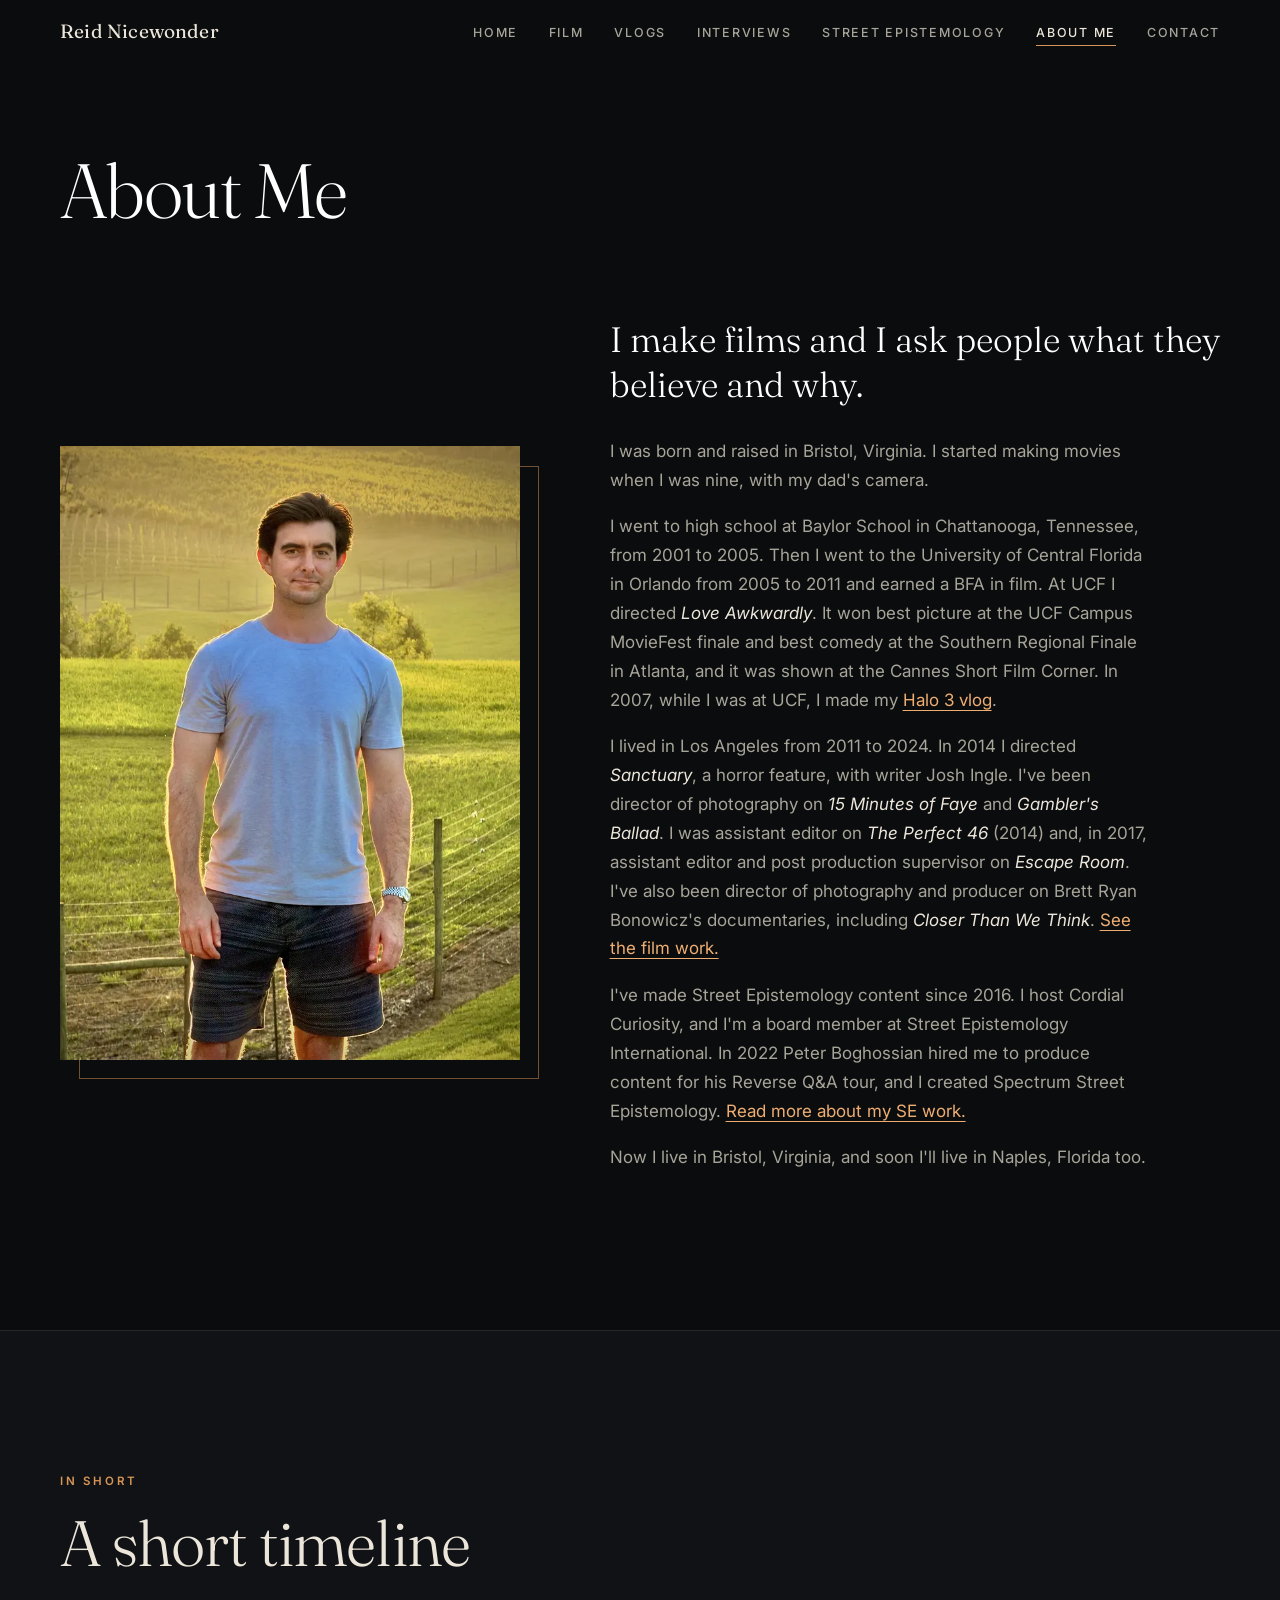
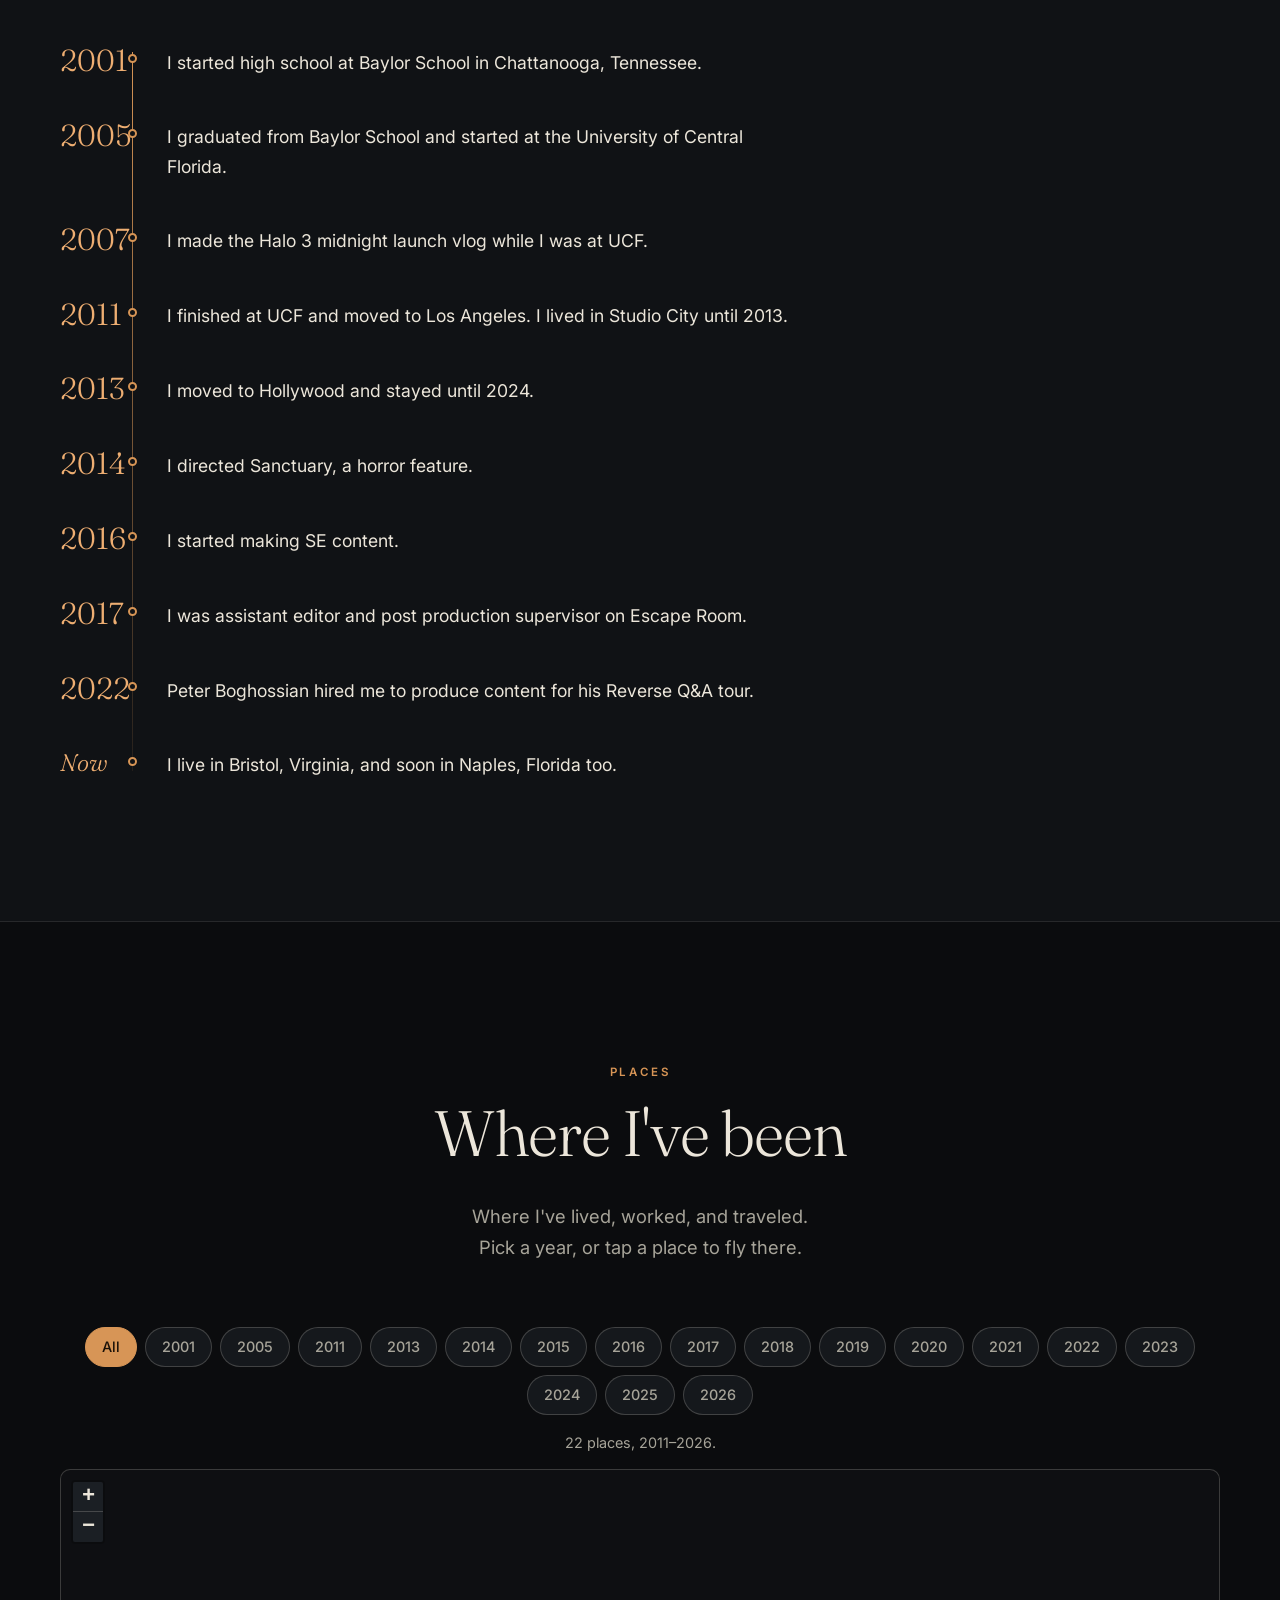
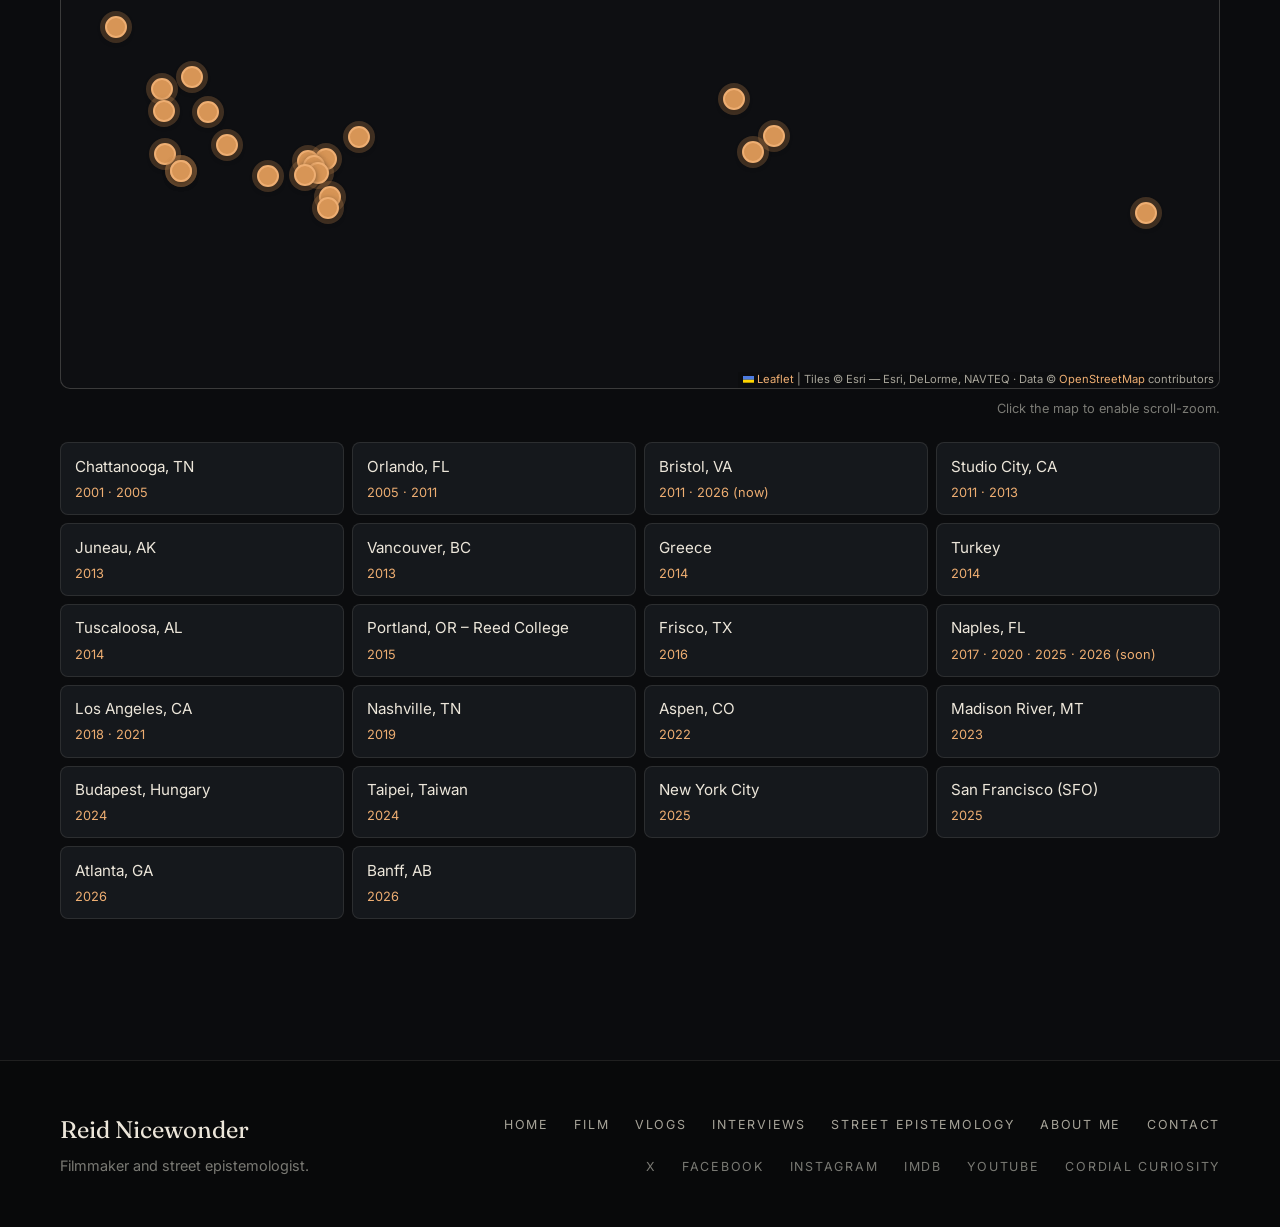
==== commit 4ee7d23c: "Map: make pins reliably open the photo popup (zoom-then-fit, bigger hit area, photo pins on top, key" ====
--- a/about.html
+++ b/about.html
@@ -32,8 +32,8 @@
   <link rel="preconnect" href="https://fonts.googleapis.com">
   <link rel="preconnect" href="https://fonts.gstatic.com" crossorigin>
   <link href="https://fonts.googleapis.com/css2?family=Fraunces:ital,opsz,wght@0,9..144,300;0,9..144,400;0,9..144,500;1,9..144,300;1,9..144,400&family=Inter:wght@400;500;600&display=swap" rel="stylesheet">
-  <link rel="stylesheet" href="css/styles.css">
-  <link rel="stylesheet" href="css/leaflet.css">
+  <link rel="stylesheet" href="css/styles.css?v=7ae6f627">
+  <link rel="stylesheet" href="css/leaflet.css?v=c02c12fe">
   <script>document.documentElement.classList.add("js");</script>
 
   <script type="application/ld+json">
@@ -204,8 +204,8 @@
       </nav>
     </div>
   </footer>
-  <script src="js/main.js" defer></script>
-  <script src="js/leaflet.js" defer></script>
-  <script src="js/places-map.js" defer></script>
+  <script src="js/main.js?v=07c07661" defer></script>
+  <script src="js/leaflet.js?v=35b48eb9" defer></script>
+  <script src="js/places-map.js?v=74a70434" defer></script>
 </body>
 </html>
--- a/css/styles.css
+++ b/css/styles.css
@@ -352,8 +352,8 @@
 .pm-map:focus-visible { outline: 2px solid var(--accent-bright); outline-offset: 3px; }
 .pm-hint { margin: .6rem 0 0; text-align: right; color: var(--text-faint); font-size: .8rem; }
 .pm-map .leaflet-container, .pm-map.leaflet-container { font-family: var(--font-body); background: #0e0f12; }
-.pm-pin { background: none; border: 0; }
-.pm-pin span { display: block; width: 22px; height: 22px; box-sizing: border-box; border-radius: 50%; background: var(--accent); border: 2px solid var(--accent-bright); box-shadow: 0 0 0 5px rgba(215,149,86,.25), 0 2px 6px rgba(0,0,0,.6); transition: transform .2s var(--ease), box-shadow .2s; }
+.pm-pin { background: none; border: 0; display: flex; align-items: center; justify-content: center; cursor: pointer; }
+.pm-pin span { display: block; flex: none; pointer-events: none; width: 22px; height: 22px; box-sizing: border-box; border-radius: 50%; background: var(--accent); border: 2px solid var(--accent-bright); box-shadow: 0 0 0 5px rgba(215,149,86,.25), 0 2px 6px rgba(0,0,0,.6); transition: transform .2s var(--ease), box-shadow .2s; }
 .pm-pin:hover span, .pm-pin.is-active span { transform: scale(1.25); background: var(--accent-bright); box-shadow: 0 0 0 7px rgba(238,174,114,.3), 0 2px 8px rgba(0,0,0,.6); }
 .pm-pin:focus { outline: none; }
 .pm-pin:focus-visible span { outline: 2px solid #fff; outline-offset: 3px; }
@@ -388,6 +388,7 @@
 .pm-plain small { color: var(--text-dim); }
 @media (max-width: 800px) { .pm-map { height: 380px; } .pm-hint { text-align: left; } .pm-filter { justify-content: flex-start; } .pm-list { grid-template-columns: 1fr 1fr; } }
 @media (max-width: 480px) { .pm-list { grid-template-columns: 1fr; } }
+@media (max-width: 480px) { .pm-popup .pm-photo img { aspect-ratio: 16 / 10; } .pm-popup .pm-photo { margin-top: .5rem; } }
 
 /* Film: Sanctuary poster + where to watch */
 .film-lead { grid-template-columns: minmax(0, 1fr); gap: clamp(2.5rem, 5vw, 4rem); }
@@ -572,6 +573,13 @@
 .story-timeline p { margin: 0; font-size: 1.1rem; max-width: 44rem; }
 .story-photo { margin: 1.3rem 0 0; max-width: 26rem; }
 .story-photo img { display: block; width: 100%; height: auto; border: 1px solid var(--line); }
+.story-timeline-wide { max-width: none; }
+.story-photo-feature { max-width: none; margin-top: 1.6rem; }
+.story-pair { display: flex; gap: 1rem; align-items: flex-start; margin-top: 1.3rem; max-width: 46rem; }
+.story-pair .story-photo { margin: 0; max-width: none; min-width: 0; }
+.story-pair .story-photo-land { flex: 1.333 1 0; }
+.story-pair .story-photo-port { flex: .75 1 0; }
+@media (max-width: 640px) { .story-pair { flex-direction: column; gap: 1.2rem; } .story-pair .story-photo { flex: none; width: 100%; } .story-pair .story-photo-port { max-width: 20rem; } }
 .story-photo figcaption, .se-photos figcaption { font-size: .85rem; color: var(--text-dim); }
 .story-photo figcaption { margin-top: .5rem; }
 .story-why { max-width: 46rem; margin: 0 0 clamp(3rem, 6vw, 4.5rem); padding: clamp(1.4rem, 3vw, 2rem) clamp(1.4rem, 3vw, 2.2rem); border: 1px solid var(--line); border-left: 2px solid var(--accent); border-radius: 4px; background: var(--surface); }
